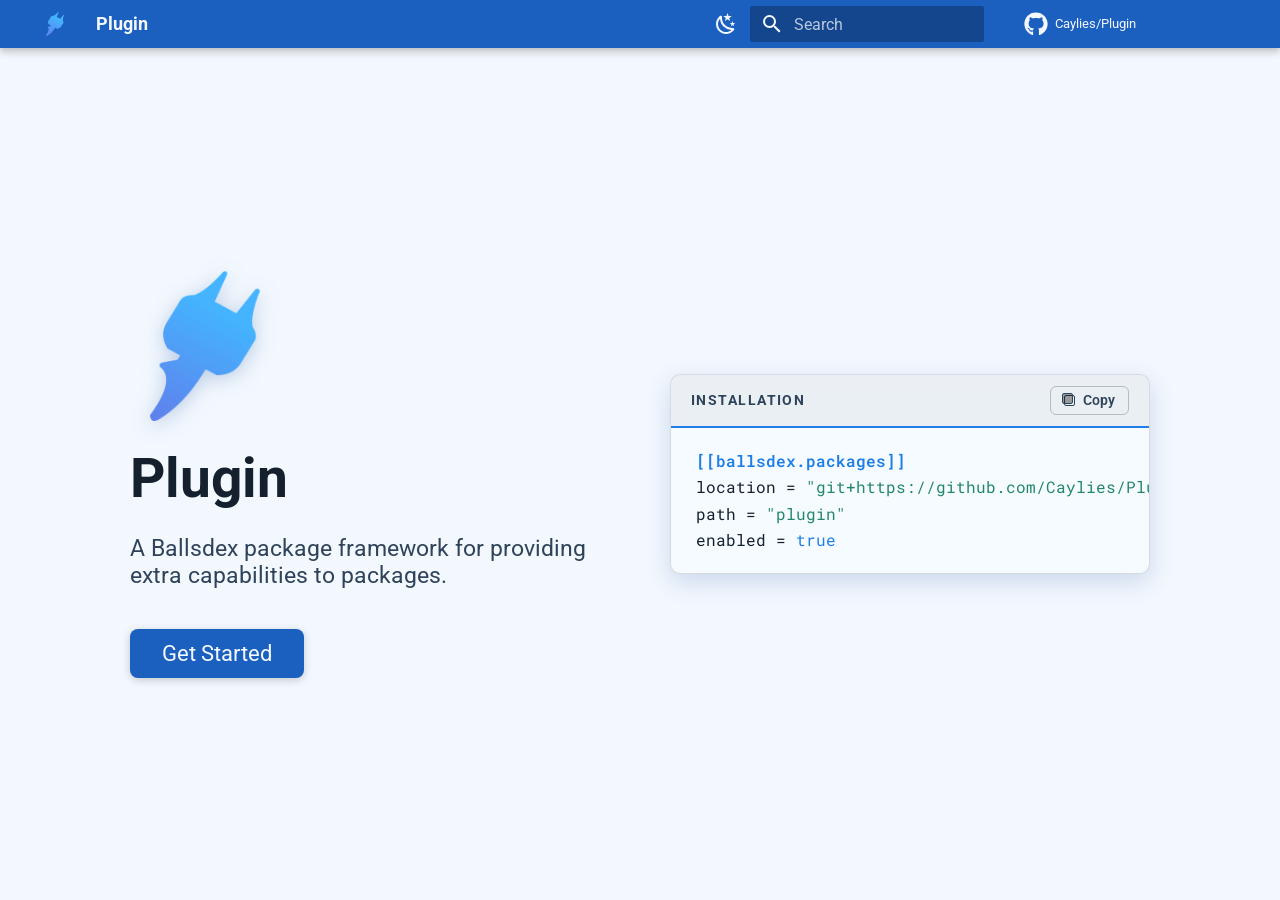
==== index.html @ bfc7950d "Deployed ffe8fa7 with MkDocs version: 1.6.1" ====
<!doctype html>
<html lang="en" class="no-js">
  <head>
    
      <meta charset="utf-8">
      <meta name="viewport" content="width=device-width,initial-scale=1">
      
      
        <meta name="author" content="Cayla">
      
      
      
      
      
        
      
      
      <link rel="icon" href="assets/logo.png">
      <meta name="generator" content="mkdocs-1.6.1, mkdocs-material-9.7.7">
    
    
      
        <title>Plugin</title>
      
    
    
      <link rel="stylesheet" href="assets/stylesheets/main.ec1eaa64.min.css">
      
        
        <link rel="stylesheet" href="assets/stylesheets/palette.ab4e12ef.min.css">
      
      


    
    
      
    
    
      
        
        
        <link rel="preconnect" href="https://fonts.gstatic.com" crossorigin>
        <link rel="stylesheet" href="https://fonts.googleapis.com/css?family=Roboto:300,300i,400,400i,700,700i%7CRoboto+Mono:400,400i,700,700i&display=fallback">
        <style>:root{--md-text-font:"Roboto";--md-code-font:"Roboto Mono"}</style>
      
    
    
      <link rel="stylesheet" href="assets/_mkdocstrings.css">
    
      <link rel="stylesheet" href="stylesheets/extra.css">
    
    <script>__md_scope=new URL(".",location),__md_hash=e=>[...e].reduce(((e,_)=>(e<<5)-e+_.charCodeAt(0)),0),__md_get=(e,_=localStorage,t=__md_scope)=>JSON.parse(_.getItem(t.pathname+"."+e)),__md_set=(e,_,t=localStorage,a=__md_scope)=>{try{t.setItem(a.pathname+"."+e,JSON.stringify(_))}catch(e){}}</script>
    
      

    
    
  </head>
  
  
    
    
      
    
    
    
    
    <body dir="ltr" data-md-color-scheme="plugin" data-md-color-primary="indigo" data-md-color-accent="indigo">
  
    
    <input class="md-toggle" data-md-toggle="drawer" type="checkbox" id="__drawer" autocomplete="off">
    <input class="md-toggle" data-md-toggle="search" type="checkbox" id="__search" autocomplete="off">
    <label class="md-overlay" for="__drawer"></label>
    <div data-md-component="skip">
      
    </div>
    <div data-md-component="announce">
      
    </div>
    
    
      

  

<header class="md-header md-header--shadow" data-md-component="header">
  <nav class="md-header__inner md-grid" aria-label="Header">
    <a href="." title="Plugin" class="md-header__button md-logo" aria-label="Plugin" data-md-component="logo">
      
  <img src="assets/logo.png" alt="logo">

    </a>
    <label class="md-header__button md-icon" for="__drawer">
      
      <svg xmlns="http://www.w3.org/2000/svg" viewBox="0 0 24 24"><path d="M3 6h18v2H3zm0 5h18v2H3zm0 5h18v2H3z"/></svg>
    </label>
    <div class="md-header__title" data-md-component="header-title">
      <div class="md-header__ellipsis">
        <div class="md-header__topic">
          <span class="md-ellipsis">
            Plugin
          </span>
        </div>
        <div class="md-header__topic" data-md-component="header-topic">
          <span class="md-ellipsis">
            
              Home
            
          </span>
        </div>
      </div>
    </div>
    
      
        <form class="md-header__option" data-md-component="palette">
  
    
    
    
    <input class="md-option" data-md-color-media="(prefers-color-scheme: light)" data-md-color-scheme="plugin" data-md-color-primary="indigo" data-md-color-accent="indigo"  aria-label="Switch to dark mode"  type="radio" name="__palette" id="__palette_0">
    
      <label class="md-header__button md-icon" title="Switch to dark mode" for="__palette_1" hidden>
        <svg xmlns="http://www.w3.org/2000/svg" viewBox="0 0 24 24"><path d="m17.75 4.09-2.53 1.94.91 3.06-2.63-1.81-2.63 1.81.91-3.06-2.53-1.94L12.44 4l1.06-3 1.06 3zm3.5 6.91-1.64 1.25.59 1.98-1.7-1.17-1.7 1.17.59-1.98L15.75 11l2.06-.05L18.5 9l.69 1.95zm-2.28 4.95c.83-.08 1.72 1.1 1.19 1.85-.32.45-.66.87-1.08 1.27C15.17 23 8.84 23 4.94 19.07c-3.91-3.9-3.91-10.24 0-14.14.4-.4.82-.76 1.27-1.08.75-.53 1.93.36 1.85 1.19-.27 2.86.69 5.83 2.89 8.02a9.96 9.96 0 0 0 8.02 2.89m-1.64 2.02a12.08 12.08 0 0 1-7.8-3.47c-2.17-2.19-3.33-5-3.49-7.82-2.81 3.14-2.7 7.96.31 10.98 3.02 3.01 7.84 3.12 10.98.31"/></svg>
      </label>
    
  
    
    
    
    <input class="md-option" data-md-color-media="(prefers-color-scheme: dark)" data-md-color-scheme="plugin-dark" data-md-color-primary="indigo" data-md-color-accent="indigo"  aria-label="Switch to light mode"  type="radio" name="__palette" id="__palette_1">
    
      <label class="md-header__button md-icon" title="Switch to light mode" for="__palette_0" hidden>
        <svg xmlns="http://www.w3.org/2000/svg" viewBox="0 0 24 24"><path d="M12 7a5 5 0 0 1 5 5 5 5 0 0 1-5 5 5 5 0 0 1-5-5 5 5 0 0 1 5-5m0 2a3 3 0 0 0-3 3 3 3 0 0 0 3 3 3 3 0 0 0 3-3 3 3 0 0 0-3-3m0-7 2.39 3.42C13.65 5.15 12.84 5 12 5s-1.65.15-2.39.42zM3.34 7l4.16-.35A7.2 7.2 0 0 0 5.94 8.5c-.44.74-.69 1.5-.83 2.29zm.02 10 1.76-3.77a7.131 7.131 0 0 0 2.38 4.14zM20.65 7l-1.77 3.79a7.02 7.02 0 0 0-2.38-4.15zm-.01 10-4.14.36c.59-.51 1.12-1.14 1.54-1.86.42-.73.69-1.5.83-2.29zM12 22l-2.41-3.44c.74.27 1.55.44 2.41.44.82 0 1.63-.17 2.37-.44z"/></svg>
      </label>
    
  
</form>
      
    
    
      <script>var palette=__md_get("__palette");if(palette&&palette.color){if("(prefers-color-scheme)"===palette.color.media){var media=matchMedia("(prefers-color-scheme: light)"),input=document.querySelector(media.matches?"[data-md-color-media='(prefers-color-scheme: light)']":"[data-md-color-media='(prefers-color-scheme: dark)']");palette.color.media=input.getAttribute("data-md-color-media"),palette.color.scheme=input.getAttribute("data-md-color-scheme"),palette.color.primary=input.getAttribute("data-md-color-primary"),palette.color.accent=input.getAttribute("data-md-color-accent")}for(var[key,value]of Object.entries(palette.color))document.body.setAttribute("data-md-color-"+key,value)}</script>
    
    
    
      
      
        <label class="md-header__button md-icon" for="__search">
          
          <svg xmlns="http://www.w3.org/2000/svg" viewBox="0 0 24 24"><path d="M9.5 3A6.5 6.5 0 0 1 16 9.5c0 1.61-.59 3.09-1.56 4.23l.27.27h.79l5 5-1.5 1.5-5-5v-.79l-.27-.27A6.52 6.52 0 0 1 9.5 16 6.5 6.5 0 0 1 3 9.5 6.5 6.5 0 0 1 9.5 3m0 2C7 5 5 7 5 9.5S7 14 9.5 14 14 12 14 9.5 12 5 9.5 5"/></svg>
        </label>
        <div class="md-search" data-md-component="search" role="dialog">
  <label class="md-search__overlay" for="__search"></label>
  <div class="md-search__inner" role="search">
    <form class="md-search__form" name="search">
      <input type="text" class="md-search__input" name="query" aria-label="Search" placeholder="Search" autocapitalize="off" autocorrect="off" autocomplete="off" spellcheck="false" data-md-component="search-query" required>
      <label class="md-search__icon md-icon" for="__search">
        
        <svg xmlns="http://www.w3.org/2000/svg" viewBox="0 0 24 24"><path d="M9.5 3A6.5 6.5 0 0 1 16 9.5c0 1.61-.59 3.09-1.56 4.23l.27.27h.79l5 5-1.5 1.5-5-5v-.79l-.27-.27A6.52 6.52 0 0 1 9.5 16 6.5 6.5 0 0 1 3 9.5 6.5 6.5 0 0 1 9.5 3m0 2C7 5 5 7 5 9.5S7 14 9.5 14 14 12 14 9.5 12 5 9.5 5"/></svg>
        
        <svg xmlns="http://www.w3.org/2000/svg" viewBox="0 0 24 24"><path d="M20 11v2H8l5.5 5.5-1.42 1.42L4.16 12l7.92-7.92L13.5 5.5 8 11z"/></svg>
      </label>
      <nav class="md-search__options" aria-label="Search">
        
        <button type="reset" class="md-search__icon md-icon" title="Clear" aria-label="Clear" tabindex="-1">
          
          <svg xmlns="http://www.w3.org/2000/svg" viewBox="0 0 24 24"><path d="M19 6.41 17.59 5 12 10.59 6.41 5 5 6.41 10.59 12 5 17.59 6.41 19 12 13.41 17.59 19 19 17.59 13.41 12z"/></svg>
        </button>
      </nav>
      
    </form>
    <div class="md-search__output">
      <div class="md-search__scrollwrap" tabindex="0" data-md-scrollfix>
        <div class="md-search-result" data-md-component="search-result">
          <div class="md-search-result__meta">
            Initializing search
          </div>
          <ol class="md-search-result__list" role="presentation"></ol>
        </div>
      </div>
    </div>
  </div>
</div>
      
    
    
      <div class="md-header__source">
        <a href="https://github.com/Caylies/Plugin" title="Go to repository" class="md-source" data-md-component="source">
  <div class="md-source__icon md-icon">
    
    <svg xmlns="http://www.w3.org/2000/svg" viewBox="0 0 512 512"><!--! Font Awesome Free 7.1.0 by @fontawesome - https://fontawesome.com License - https://fontawesome.com/license/free (Icons: CC BY 4.0, Fonts: SIL OFL 1.1, Code: MIT License) Copyright 2025 Fonticons, Inc.--><path d="M173.9 397.4c0 2-2.3 3.6-5.2 3.6-3.3.3-5.6-1.3-5.6-3.6 0-2 2.3-3.6 5.2-3.6 3-.3 5.6 1.3 5.6 3.6m-31.1-4.5c-.7 2 1.3 4.3 4.3 4.9 2.6 1 5.6 0 6.2-2s-1.3-4.3-4.3-5.2c-2.6-.7-5.5.3-6.2 2.3m44.2-1.7c-2.9.7-4.9 2.6-4.6 4.9.3 2 2.9 3.3 5.9 2.6 2.9-.7 4.9-2.6 4.6-4.6-.3-1.9-3-3.2-5.9-2.9M252.8 8C114.1 8 8 113.3 8 252c0 110.9 69.8 205.8 169.5 239.2 12.8 2.3 17.3-5.6 17.3-12.1 0-6.2-.3-40.4-.3-61.4 0 0-70 15-84.7-29.8 0 0-11.4-29.1-27.8-36.6 0 0-22.9-15.7 1.6-15.4 0 0 24.9 2 38.6 25.8 21.9 38.6 58.6 27.5 72.9 20.9 2.3-16 8.8-27.1 16-33.7-55.9-6.2-112.3-14.3-112.3-110.5 0-27.5 7.6-41.3 23.6-58.9-2.6-6.5-11.1-33.3 2.6-67.9 20.9-6.5 69 27 69 27 20-5.6 41.5-8.5 62.8-8.5s42.8 2.9 62.8 8.5c0 0 48.1-33.6 69-27 13.7 34.7 5.2 61.4 2.6 67.9 16 17.7 25.8 31.5 25.8 58.9 0 96.5-58.9 104.2-114.8 110.5 9.2 7.9 17 22.9 17 46.4 0 33.7-.3 75.4-.3 83.6 0 6.5 4.6 14.4 17.3 12.1C436.2 457.8 504 362.9 504 252 504 113.3 391.5 8 252.8 8M105.2 352.9c-1.3 1-1 3.3.7 5.2 1.6 1.6 3.9 2.3 5.2 1 1.3-1 1-3.3-.7-5.2-1.6-1.6-3.9-2.3-5.2-1m-10.8-8.1c-.7 1.3.3 2.9 2.3 3.9 1.6 1 3.6.7 4.3-.7.7-1.3-.3-2.9-2.3-3.9-2-.6-3.6-.3-4.3.7m32.4 35.6c-1.6 1.3-1 4.3 1.3 6.2 2.3 2.3 5.2 2.6 6.5 1 1.3-1.3.7-4.3-1.3-6.2-2.2-2.3-5.2-2.6-6.5-1m-11.4-14.7c-1.6 1-1.6 3.6 0 5.9s4.3 3.3 5.6 2.3c1.6-1.3 1.6-3.9 0-6.2-1.4-2.3-4-3.3-5.6-2"/></svg>
  </div>
  <div class="md-source__repository">
    Caylies/Plugin
  </div>
</a>
      </div>
    
  </nav>
  
</header>
    
    <div class="md-container" data-md-component="container">
      
      


        
          
        
      

<style>
  .md-header {
    position: initial
  }

  .md-main {
    display: none
  }
</style>

<section class="mdx-hero" style="flex-grow: 1;">
  <div class="mdx-hero__inner">
    <div class="mdx-hero__content">
      <img src="assets/logo.png" alt="Plugin logo" class="mdx-hero__logo">
      <h1 class="mdx-hero__title">Plugin</h1>
      <p class="mdx-hero__subtitle">A Ballsdex package framework for providing extra capabilities to packages.</p>

      <div class="mdx-hero__actions">
        <a href="getting-started/introduction" class="md-button md-button--primary mdx-hero__button">Get Started</a>
      </div>
    </div>

    <div class="mdx-install">
      <div class="mdx-install__header">
        <span class="mdx-install__label">Installation</span>
        <button class="mdx-install__copy" type="button" data-copy-target="mdx-install-snippet"
          aria-label="Copy to clipboard">
          <span class="mdx-install__copy-icon"></span>
          <span class="mdx-install__copy-text">Copy</span>
        </button>
      </div>
      <pre class="mdx-install__code"><code id="mdx-install-snippet"><span class="mdx-hl-special">[[ballsdex.packages]]</span>
<span class="mdx-hl-name">location</span> = <span class="mdx-hl-string">"git+https://github.com/Caylies/Plugin.git@0.1.0b2"</span>
<span class="mdx-hl-name">path</span> = <span class="mdx-hl-string">"plugin"</span>
<span class="mdx-hl-name">enabled</span> = <span class="mdx-hl-constant">true</span></code></pre>
    </div>
  </div>
</section>

<script>
  (function () {
    const button = document.querySelector(".mdx-install__copy");

    if (!button)
      return;

    button.addEventListener("click", function () {
      const target = document.getElementById(button.getAttribute("data-copy-target"));

      if (!target)
        return;

      navigator.clipboard.writeText(target.textContent.trim()).then(function () {
        const label = button.querySelector(".mdx-install__copy-text");
        const original = label.textContent;

        label.textContent = "Copied!";
        button.classList.add("mdx-install__copy--done");

        setTimeout(function () {
          label.textContent = original;
          button.classList.remove("mdx-install__copy--done");
        }, 1600);
      });
    });
  })();
</script>

      <main class="md-main" data-md-component="main">
        <div class="md-main__inner md-grid">
          
            
              
              <div class="md-sidebar md-sidebar--primary" data-md-component="sidebar" data-md-type="navigation" >
                <div class="md-sidebar__scrollwrap">
                  <div class="md-sidebar__inner">
                    



<nav class="md-nav md-nav--primary" aria-label="Navigation" data-md-level="0">
  <label class="md-nav__title" for="__drawer">
    <a href="." title="Plugin" class="md-nav__button md-logo" aria-label="Plugin" data-md-component="logo">
      
  <img src="assets/logo.png" alt="logo">

    </a>
    Plugin
  </label>
  
    <div class="md-nav__source">
      <a href="https://github.com/Caylies/Plugin" title="Go to repository" class="md-source" data-md-component="source">
  <div class="md-source__icon md-icon">
    
    <svg xmlns="http://www.w3.org/2000/svg" viewBox="0 0 512 512"><!--! Font Awesome Free 7.1.0 by @fontawesome - https://fontawesome.com License - https://fontawesome.com/license/free (Icons: CC BY 4.0, Fonts: SIL OFL 1.1, Code: MIT License) Copyright 2025 Fonticons, Inc.--><path d="M173.9 397.4c0 2-2.3 3.6-5.2 3.6-3.3.3-5.6-1.3-5.6-3.6 0-2 2.3-3.6 5.2-3.6 3-.3 5.6 1.3 5.6 3.6m-31.1-4.5c-.7 2 1.3 4.3 4.3 4.9 2.6 1 5.6 0 6.2-2s-1.3-4.3-4.3-5.2c-2.6-.7-5.5.3-6.2 2.3m44.2-1.7c-2.9.7-4.9 2.6-4.6 4.9.3 2 2.9 3.3 5.9 2.6 2.9-.7 4.9-2.6 4.6-4.6-.3-1.9-3-3.2-5.9-2.9M252.8 8C114.1 8 8 113.3 8 252c0 110.9 69.8 205.8 169.5 239.2 12.8 2.3 17.3-5.6 17.3-12.1 0-6.2-.3-40.4-.3-61.4 0 0-70 15-84.7-29.8 0 0-11.4-29.1-27.8-36.6 0 0-22.9-15.7 1.6-15.4 0 0 24.9 2 38.6 25.8 21.9 38.6 58.6 27.5 72.9 20.9 2.3-16 8.8-27.1 16-33.7-55.9-6.2-112.3-14.3-112.3-110.5 0-27.5 7.6-41.3 23.6-58.9-2.6-6.5-11.1-33.3 2.6-67.9 20.9-6.5 69 27 69 27 20-5.6 41.5-8.5 62.8-8.5s42.8 2.9 62.8 8.5c0 0 48.1-33.6 69-27 13.7 34.7 5.2 61.4 2.6 67.9 16 17.7 25.8 31.5 25.8 58.9 0 96.5-58.9 104.2-114.8 110.5 9.2 7.9 17 22.9 17 46.4 0 33.7-.3 75.4-.3 83.6 0 6.5 4.6 14.4 17.3 12.1C436.2 457.8 504 362.9 504 252 504 113.3 391.5 8 252.8 8M105.2 352.9c-1.3 1-1 3.3.7 5.2 1.6 1.6 3.9 2.3 5.2 1 1.3-1 1-3.3-.7-5.2-1.6-1.6-3.9-2.3-5.2-1m-10.8-8.1c-.7 1.3.3 2.9 2.3 3.9 1.6 1 3.6.7 4.3-.7.7-1.3-.3-2.9-2.3-3.9-2-.6-3.6-.3-4.3.7m32.4 35.6c-1.6 1.3-1 4.3 1.3 6.2 2.3 2.3 5.2 2.6 6.5 1 1.3-1.3.7-4.3-1.3-6.2-2.2-2.3-5.2-2.6-6.5-1m-11.4-14.7c-1.6 1-1.6 3.6 0 5.9s4.3 3.3 5.6 2.3c1.6-1.3 1.6-3.9 0-6.2-1.4-2.3-4-3.3-5.6-2"/></svg>
  </div>
  <div class="md-source__repository">
    Caylies/Plugin
  </div>
</a>
    </div>
  
  <ul class="md-nav__list" data-md-scrollfix>
    
      
      
  
  
  
  
    
    
    
    
    
    <li class="md-nav__item md-nav__item--nested">
      
        
        
        <input class="md-nav__toggle md-toggle " type="checkbox" id="__nav_1" >
        
          
          <label class="md-nav__link" for="__nav_1" id="__nav_1_label" tabindex="0">
            
  
  
  <span class="md-ellipsis">
    
  
    Getting Started
  

    
  </span>
  
  

            <span class="md-nav__icon md-icon"></span>
          </label>
        
        <nav class="md-nav" data-md-level="1" aria-labelledby="__nav_1_label" aria-expanded="false">
          <label class="md-nav__title" for="__nav_1">
            <span class="md-nav__icon md-icon"></span>
            
  
    Getting Started
  

          </label>
          <ul class="md-nav__list" data-md-scrollfix>
            
              
                
  
  
  
  
    <li class="md-nav__item">
      <a href="getting-started/introduction/" class="md-nav__link">
        
  
  
  <span class="md-ellipsis">
    
  
    Introduction
  

    
  </span>
  
  

      </a>
    </li>
  

              
            
              
                
  
  
  
  
    <li class="md-nav__item">
      <a href="getting-started/plugins/" class="md-nav__link">
        
  
  
  <span class="md-ellipsis">
    
  
    Plugins
  

    
  </span>
  
  

      </a>
    </li>
  

              
            
              
                
  
  
  
  
    <li class="md-nav__item">
      <a href="getting-started/commands/" class="md-nav__link">
        
  
  
  <span class="md-ellipsis">
    
  
    Commands
  

    
  </span>
  
  

      </a>
    </li>
  

              
            
          </ul>
        </nav>
      
    </li>
  

    
      
      
  
  
  
  
    
    
    
    
    
    <li class="md-nav__item md-nav__item--nested">
      
        
        
        <input class="md-nav__toggle md-toggle " type="checkbox" id="__nav_2" >
        
          
          <label class="md-nav__link" for="__nav_2" id="__nav_2_label" tabindex="0">
            
  
  
  <span class="md-ellipsis">
    
  
    API Reference
  

    
  </span>
  
  

            <span class="md-nav__icon md-icon"></span>
          </label>
        
        <nav class="md-nav" data-md-level="1" aria-labelledby="__nav_2_label" aria-expanded="false">
          <label class="md-nav__title" for="__nav_2">
            <span class="md-nav__icon md-icon"></span>
            
  
    API Reference
  

          </label>
          <ul class="md-nav__list" data-md-scrollfix>
            
              
                
  
  
  
  
    <li class="md-nav__item">
      <a href="api/plugins/" class="md-nav__link">
        
  
  
  <span class="md-ellipsis">
    
  
    Plugins
  

    
  </span>
  
  

      </a>
    </li>
  

              
            
              
                
  
  
  
  
    <li class="md-nav__item">
      <a href="api/hooking/" class="md-nav__link">
        
  
  
  <span class="md-ellipsis">
    
  
    Hooking
  

    
  </span>
  
  

      </a>
    </li>
  

              
            
              
                
  
  
  
  
    
    
    
    
    
    <li class="md-nav__item md-nav__item--nested">
      
        
        
        <input class="md-nav__toggle md-toggle " type="checkbox" id="__nav_2_3" >
        
          
          <label class="md-nav__link" for="__nav_2_3" id="__nav_2_3_label" tabindex="0">
            
  
  
  <span class="md-ellipsis">
    
  
    Components
  

    
  </span>
  
  

            <span class="md-nav__icon md-icon"></span>
          </label>
        
        <nav class="md-nav" data-md-level="2" aria-labelledby="__nav_2_3_label" aria-expanded="false">
          <label class="md-nav__title" for="__nav_2_3">
            <span class="md-nav__icon md-icon"></span>
            
  
    Components
  

          </label>
          <ul class="md-nav__list" data-md-scrollfix>
            
              
                
  
  
  
  
    <li class="md-nav__item">
      <a href="api/countryballs/" class="md-nav__link">
        
  
  
  <span class="md-ellipsis">
    
  
    Countryballs
  

    
  </span>
  
  

      </a>
    </li>
  

              
            
          </ul>
        </nav>
      
    </li>
  

              
            
          </ul>
        </nav>
      
    </li>
  

    
      
      
  
  
  
  
    <li class="md-nav__item">
      <a href="changelog/" class="md-nav__link">
        
  
  
  <span class="md-ellipsis">
    
  
    Changelog
  

    
  </span>
  
  

      </a>
    </li>
  

    
  </ul>
</nav>
                  </div>
                </div>
              </div>
            
            
              
              <div class="md-sidebar md-sidebar--secondary" data-md-component="sidebar" data-md-type="toc" >
                <div class="md-sidebar__scrollwrap">
                  <div class="md-sidebar__inner">
                    

<nav class="md-nav md-nav--secondary" aria-label="Table of contents">
  
  
  
  
</nav>
                  </div>
                </div>
              </div>
            
          
          
            <div class="md-content" data-md-component="content">
              
              <article class="md-content__inner md-typeset">
                
                  


  
  


  <h1>Home</h1>









  
  






                
              </article>
            </div>
          
          
<script>var target=document.getElementById(location.hash.slice(1));target&&target.name&&(target.checked=target.name.startsWith("__tabbed_"))</script>
        </div>
        
      </main>
      
    </div>
    <div class="md-dialog" data-md-component="dialog">
      <div class="md-dialog__inner md-typeset"></div>
    </div>
    
    
    
      
      
      <script id="__config" type="application/json">{"annotate": null, "base": ".", "features": ["content.code.copy", "content.code.annotate", "content.code.select", "navigation.footer", "toc.follow"], "search": "assets/javascripts/workers/search.2c215733.min.js", "tags": null, "translations": {"clipboard.copied": "Copied to clipboard", "clipboard.copy": "Copy to clipboard", "search.result.more.one": "1 more on this page", "search.result.more.other": "# more on this page", "search.result.none": "No matching documents", "search.result.one": "1 matching document", "search.result.other": "# matching documents", "search.result.placeholder": "Type to start searching", "search.result.term.missing": "Missing", "select.version": "Select version"}, "version": null}</script>
    
    
      <script src="assets/javascripts/bundle.d7400e89.min.js"></script>
      
    
  </body>
</html>
---- assets/stylesheets/main.ec1eaa64.min.css ----
@charset "UTF-8";html{-webkit-text-size-adjust:none;-moz-text-size-adjust:none;text-size-adjust:none;box-sizing:border-box}*,:after,:before{box-sizing:inherit}@media (prefers-reduced-motion){*,:after,:before{transition:none!important}}body{margin:0}a,button,input,label{-webkit-tap-highlight-color:transparent}a{color:inherit;text-decoration:none}hr{border:0;box-sizing:initial;display:block;height:.05rem;overflow:visible;padding:0}small{font-size:80%}sub,sup{line-height:1em}img{border-style:none}table{border-collapse:initial;border-spacing:0}td,th{font-weight:400;vertical-align:top}button{background:#0000;border:0;font-family:inherit;font-size:inherit;margin:0;padding:0}input{border:0;outline:none}:root{--md-primary-fg-color:#4051b5;--md-primary-fg-color--light:#5d6cc0;--md-primary-fg-color--dark:#303fa1;--md-primary-bg-color:#fff;--md-primary-bg-color--light:#ffffffb3;--md-accent-fg-color:#526cfe;--md-accent-fg-color--transparent:#526cfe1a;--md-accent-bg-color:#fff;--md-accent-bg-color--light:#ffffffb3}[data-md-color-scheme=default]{color-scheme:light}[data-md-color-scheme=default] img[src$="#gh-dark-mode-only"],[data-md-color-scheme=default] img[src$="#only-dark"]{display:none}:root,[data-md-color-scheme=default]{--md-hue:225deg;--md-default-fg-color:#000000de;--md-default-fg-color--light:#0000008a;--md-default-fg-color--lighter:#00000052;--md-default-fg-color--lightest:#00000012;--md-default-bg-color:#fff;--md-default-bg-color--light:#ffffffb3;--md-default-bg-color--lighter:#ffffff4d;--md-default-bg-color--lightest:#ffffff1f;--md-code-fg-color:#36464e;--md-code-bg-color:#f5f5f5;--md-code-bg-color--light:#f5f5f5b3;--md-code-bg-color--lighter:#f5f5f54d;--md-code-hl-color:#4287ff;--md-code-hl-color--light:#4287ff1a;--md-code-hl-number-color:#d52a2a;--md-code-hl-special-color:#db1457;--md-code-hl-function-color:#a846b9;--md-code-hl-constant-color:#6e59d9;--md-code-hl-keyword-color:#3f6ec6;--md-code-hl-string-color:#1c7d4d;--md-code-hl-name-color:var(--md-code-fg-color);--md-code-hl-operator-color:var(--md-default-fg-color--light);--md-code-hl-punctuation-color:var(--md-default-fg-color--light);--md-code-hl-comment-color:var(--md-default-fg-color--light);--md-code-hl-generic-color:var(--md-default-fg-color--light);--md-code-hl-variable-color:var(--md-default-fg-color--light);--md-typeset-color:var(--md-default-fg-color);--md-typeset-a-color:var(--md-primary-fg-color);--md-typeset-del-color:#f5503d26;--md-typeset-ins-color:#0bd57026;--md-typeset-kbd-color:#fafafa;--md-typeset-kbd-accent-color:#fff;--md-typeset-kbd-border-color:#b8b8b8;--md-typeset-mark-color:#ffff0080;--md-typeset-table-color:#0000001f;--md-typeset-table-color--light:rgba(0,0,0,.035);--md-admonition-fg-color:var(--md-default-fg-color);--md-admonition-bg-color:var(--md-default-bg-color);--md-warning-fg-color:#000000de;--md-warning-bg-color:#ff9;--md-footer-fg-color:#fff;--md-footer-fg-color--light:#ffffffb3;--md-footer-fg-color--lighter:#ffffff73;--md-footer-bg-color:#000000de;--md-footer-bg-color--dark:#00000052;--md-shadow-z1:0 0.2rem 0.5rem #0000000d,0 0 0.05rem #0000001a;--md-shadow-z2:0 0.2rem 0.5rem #0000001a,0 0 0.05rem #00000040;--md-shadow-z3:0 0.2rem 0.5rem #0003,0 0 0.05rem #00000059}.md-icon svg{fill:currentcolor;display:block;height:1.2rem;width:1.2rem}body{-webkit-font-smoothing:antialiased;-moz-osx-font-smoothing:grayscale;--md-text-font-family:var(--md-text-font,_),-apple-system,BlinkMacSystemFont,Helvetica,Arial,sans-serif;--md-code-font-family:var(--md-code-font,_),SFMono-Regular,Consolas,Menlo,monospace}aside,body,input{font-feature-settings:"kern","liga";color:var(--md-typeset-color);font-family:var(--md-text-font-family)}code,kbd,pre{font-feature-settings:"kern";font-family:var(--md-code-font-family)}:root{--md-typeset-table-sort-icon:url('data:image/svg+xml;charset=utf-8,<svg xmlns="http://www.w3.org/2000/svg" viewBox="0 0 24 24"><path d="m18 21-4-4h3V7h-3l4-4 4 4h-3v10h3M2 19v-2h10v2M2 13v-2h7v2M2 7V5h4v2z"/></svg>');--md-typeset-table-sort-icon--asc:url('data:image/svg+xml;charset=utf-8,<svg xmlns="http://www.w3.org/2000/svg" viewBox="0 0 24 24"><path d="M19 17h3l-4 4-4-4h3V3h2M2 17h10v2H2M6 5v2H2V5m0 6h7v2H2z"/></svg>');--md-typeset-table-sort-icon--desc:url('data:image/svg+xml;charset=utf-8,<svg xmlns="http://www.w3.org/2000/svg" viewBox="0 0 24 24"><path d="M19 7h3l-4-4-4 4h3v14h2M2 17h10v2H2M6 5v2H2V5m0 6h7v2H2z"/></svg>')}.md-typeset{-webkit-print-color-adjust:exact;color-adjust:exact;font-size:.8rem;line-height:1.6;overflow-wrap:break-word}@media print{.md-typeset{font-size:.68rem}}.md-typeset blockquote,.md-typeset dl,.md-typeset figure,.md-typeset ol,.md-typeset pre,.md-typeset ul{margin-bottom:1em;margin-top:1em}.md-typeset h1{color:var(--md-default-fg-color--light);font-size:2em;line-height:1.3;margin:0 0 1.25em}.md-typeset h1,.md-typeset h2{font-weight:300;letter-spacing:-.01em}.md-typeset h2{font-size:1.5625em;line-height:1.4;margin:1.6em 0 .64em}.md-typeset h3{font-size:1.25em;font-weight:400;letter-spacing:-.01em;line-height:1.5;margin:1.6em 0 .8em}.md-typeset h2+h3{margin-top:.8em}.md-typeset h4{font-weight:700;letter-spacing:-.01em;margin:1em 0}.md-typeset h5,.md-typeset h6{color:var(--md-default-fg-color--light);font-size:.8em;font-weight:700;letter-spacing:-.01em;margin:1.25em 0}.md-typeset h5{text-transform:uppercase}.md-typeset h5 code{text-transform:none}.md-typeset hr{border-bottom:.05rem solid var(--md-default-fg-color--lightest);display:flow-root;margin:1.5em 0}.md-typeset a{color:var(--md-typeset-a-color);word-break:break-word}.md-typeset a,.md-typeset a:before{transition:color 125ms}.md-typeset a:focus,.md-typeset a:hover{color:var(--md-accent-fg-color)}.md-typeset a:focus code,.md-typeset a:hover code{background-color:var(--md-accent-fg-color--transparent);color:var(--md-accent-fg-color)}.md-typeset a code{color:var(--md-typeset-a-color)}.md-typeset a.focus-visible{outline-color:var(--md-accent-fg-color);outline-offset:.2rem}.md-typeset code,.md-typeset kbd,.md-typeset pre{color:var(--md-code-fg-color);direction:ltr;font-variant-ligatures:none;transition:background-color 125ms}@media print{.md-typeset code,.md-typeset kbd,.md-typeset pre{white-space:pre-wrap}}.md-typeset code{background-color:var(--md-code-bg-color);border-radius:.1rem;-webkit-box-decoration-break:clone;box-decoration-break:clone;font-size:.85em;padding:0 .2941176471em;transition:color 125ms,background-color 125ms;word-break:break-word}.md-typeset code:not(.focus-visible){-webkit-tap-highlight-color:transparent;outline:none}.md-typeset pre{display:flow-root;line-height:1.4;position:relative}.md-typeset pre>code{-webkit-box-decoration-break:slice;box-decoration-break:slice;box-shadow:none;display:block;margin:0;outline-color:var(--md-accent-fg-color);overflow:auto;padding:.7720588235em 1.1764705882em;scrollbar-color:var(--md-default-fg-color--lighter) #0000;scrollbar-width:thin;touch-action:auto;word-break:normal}.md-typeset pre>code:hover{scrollbar-color:var(--md-accent-fg-color) #0000}.md-typeset pre>code::-webkit-scrollbar{height:.2rem;width:.2rem}.md-typeset pre>code::-webkit-scrollbar-thumb{background-color:var(--md-default-fg-color--lighter)}.md-typeset pre>code::-webkit-scrollbar-thumb:hover{background-color:var(--md-accent-fg-color)}.md-typeset kbd{background-color:var(--md-typeset-kbd-color);border-radius:.1rem;box-shadow:0 .1rem 0 .05rem var(--md-typeset-kbd-border-color),0 .1rem 0 var(--md-typeset-kbd-border-color),0 -.1rem .2rem var(--md-typeset-kbd-accent-color) inset;color:var(--md-default-fg-color);display:inline-block;font-size:.75em;padding:0 .6666666667em;vertical-align:text-top;word-break:break-word}.md-typeset mark{background-color:var(--md-typeset-mark-color);-webkit-box-decoration-break:clone;box-decoration-break:clone;color:inherit;word-break:break-word}.md-typeset abbr{cursor:help;text-decoration:none}.md-typeset [data-preview],.md-typeset abbr{border-bottom:.05rem dotted var(--md-default-fg-color--light)}.md-typeset small{opacity:.75}[dir=ltr] .md-typeset sub,[dir=ltr] .md-typeset sup{margin-left:.078125em}[dir=rtl] .md-typeset sub,[dir=rtl] .md-typeset sup{margin-right:.078125em}[dir=ltr] .md-typeset blockquote{padding-left:.6rem}[dir=rtl] .md-typeset blockquote{padding-right:.6rem}[dir=ltr] .md-typeset blockquote{border-left:.2rem solid var(--md-default-fg-color--lighter)}[dir=rtl] .md-typeset blockquote{border-right:.2rem solid var(--md-default-fg-color--lighter)}.md-typeset blockquote{color:var(--md-default-fg-color--light);margin-left:0;margin-right:0}.md-typeset ul{list-style-type:disc}.md-typeset ul[type]{list-style-type:revert-layer}[dir=ltr] .md-typeset ol,[dir=ltr] .md-typeset ul{margin-left:.625em}[dir=rtl] .md-typeset ol,[dir=rtl] .md-typeset ul{margin-right:.625em}.md-typeset ol,.md-typeset ul{padding:0}.md-typeset ol:not([hidden]),.md-typeset ul:not([hidden]){display:flow-root}.md-typeset ol ol,.md-typeset ul ol{list-style-type:lower-alpha}.md-typeset ol ol ol,.md-typeset ul ol ol{list-style-type:lower-roman}.md-typeset ol ol ol ol,.md-typeset ul ol ol ol{list-style-type:upper-alpha}.md-typeset ol ol ol ol ol,.md-typeset ul ol ol ol ol{list-style-type:upper-roman}.md-typeset ol[type],.md-typeset ul[type]{list-style-type:revert-layer}[dir=ltr] .md-typeset ol li,[dir=ltr] .md-typeset ul li{margin-left:1.25em}[dir=rtl] .md-typeset ol li,[dir=rtl] .md-typeset ul li{margin-right:1.25em}.md-typeset ol li,.md-typeset ul li{margin-bottom:.5em}.md-typeset ol li blockquote,.md-typeset ol li p,.md-typeset ul li blockquote,.md-typeset ul li p{margin:.5em 0}.md-typeset ol li:last-child,.md-typeset ul li:last-child{margin-bottom:0}[dir=ltr] .md-typeset ol li ol,[dir=ltr] .md-typeset ol li ul,[dir=ltr] .md-typeset ul li ol,[dir=ltr] .md-typeset ul li ul{margin-left:.625em}[dir=rtl] .md-typeset ol li ol,[dir=rtl] .md-typeset ol li ul,[dir=rtl] .md-typeset ul li ol,[dir=rtl] .md-typeset ul li ul{margin-right:.625em}.md-typeset ol li ol,.md-typeset ol li ul,.md-typeset ul li ol,.md-typeset ul li ul{margin-bottom:.5em;margin-top:.5em}[dir=ltr] .md-typeset dd{margin-left:1.875em}[dir=rtl] .md-typeset dd{margin-right:1.875em}.md-typeset dd{margin-bottom:1.5em;margin-top:1em}.md-typeset img,.md-typeset svg,.md-typeset video{height:auto;max-width:100%}.md-typeset img[align=left]{margin:1em 1em 1em 0}.md-typeset img[align=right]{margin:1em 0 1em 1em}.md-typeset img[align]:only-child{margin-top:0}.md-typeset figure{display:flow-root;margin:1em auto;max-width:100%;text-align:center;width:fit-content}.md-typeset figure img{display:block;margin:0 auto}.md-typeset figcaption{font-style:italic;margin:1em auto;max-width:24rem}.md-typeset iframe{max-width:100%}.md-typeset table:not([class]){background-color:var(--md-default-bg-color);border:.05rem solid var(--md-typeset-table-color);border-radius:.1rem;display:inline-block;font-size:.64rem;max-width:100%;overflow:auto;touch-action:auto}@media print{.md-typeset table:not([class]){display:table}}.md-typeset table:not([class])+*{margin-top:1.5em}.md-typeset table:not([class]) td>:first-child,.md-typeset table:not([class]) th>:first-child{margin-top:0}.md-typeset table:not([class]) td>:last-child,.md-typeset table:not([class]) th>:last-child{margin-bottom:0}.md-typeset table:not([class]) td:not([align]),.md-typeset table:not([class]) th:not([align]){text-align:left}[dir=rtl] .md-typeset table:not([class]) td:not([align]),[dir=rtl] .md-typeset table:not([class]) th:not([align]){text-align:right}.md-typeset table:not([class]) th{font-weight:700;min-width:5rem;padding:.9375em 1.25em;vertical-align:top}.md-typeset table:not([class]) td{border-top:.05rem solid var(--md-typeset-table-color);padding:.9375em 1.25em;vertical-align:top}.md-typeset table:not([class]) tbody tr{transition:background-color 125ms}.md-typeset table:not([class]) tbody tr:hover{background-color:var(--md-typeset-table-color--light);box-shadow:0 .05rem 0 var(--md-default-bg-color) inset}.md-typeset table:not([class]) a{word-break:normal}.md-typeset table th[role=columnheader]{cursor:pointer}[dir=ltr] .md-typeset table th[role=columnheader]:after{margin-left:.5em}[dir=rtl] .md-typeset table th[role=columnheader]:after{margin-right:.5em}.md-typeset table th[role=columnheader]:after{content:"";display:inline-block;height:1.2em;-webkit-mask-image:var(--md-typeset-table-sort-icon);mask-image:var(--md-typeset-table-sort-icon);-webkit-mask-repeat:no-repeat;mask-repeat:no-repeat;-webkit-mask-size:contain;mask-size:contain;transition:background-color 125ms;vertical-align:text-bottom;width:1.2em}.md-typeset table th[role=columnheader]:hover:after{background-color:var(--md-default-fg-color--lighter)}.md-typeset table th[role=columnheader][aria-sort=ascending]:after{background-color:var(--md-default-fg-color--light);-webkit-mask-image:var(--md-typeset-table-sort-icon--asc);mask-image:var(--md-typeset-table-sort-icon--asc)}.md-typeset table th[role=columnheader][aria-sort=descending]:after{background-color:var(--md-default-fg-color--light);-webkit-mask-image:var(--md-typeset-table-sort-icon--desc);mask-image:var(--md-typeset-table-sort-icon--desc)}.md-typeset__scrollwrap{margin:1em -.8rem;overflow-x:auto;touch-action:auto}.md-typeset__table{display:inline-block;margin-bottom:.5em;padding:0 .8rem}@media print{.md-typeset__table{display:block}}html .md-typeset__table table{display:table;margin:0;overflow:hidden;width:100%}@media screen and (max-width:44.984375em){.md-content__inner>pre{margin:1em -.8rem}.md-content__inner>pre code{border-radius:0}}.md-typeset .md-author{border-radius:100%;display:block;flex-shrink:0;height:1.6rem;overflow:hidden;position:relative;transition:color 125ms,transform 125ms;width:1.6rem}.md-typeset .md-author img{display:block}.md-typeset .md-author--more{background:var(--md-default-fg-color--lightest);color:var(--md-default-fg-color--lighter);font-size:.6rem;font-weight:700;line-height:1.6rem;text-align:center}.md-typeset .md-author--long{height:2.4rem;width:2.4rem}.md-typeset a.md-author{transform:scale(1)}.md-typeset a.md-author img{border-radius:100%;filter:grayscale(100%) opacity(75%);transition:filter 125ms}.md-typeset a.md-author:focus,.md-typeset a.md-author:hover{transform:scale(1.1);z-index:1}.md-typeset a.md-author:focus img,.md-typeset a.md-author:hover img{filter:grayscale(0)}.md-banner{background-color:var(--md-footer-bg-color);color:var(--md-footer-fg-color);overflow:auto}@media print{.md-banner{display:none}}.md-banner--warning{background-color:var(--md-warning-bg-color);color:var(--md-warning-fg-color)}.md-banner__inner{font-size:.7rem;margin:.6rem auto;padding:0 .8rem}[dir=ltr] .md-banner__button{float:right}[dir=rtl] .md-banner__button{float:left}.md-banner__button{color:inherit;cursor:pointer;transition:opacity .25s}.no-js .md-banner__button{display:none}.md-banner__button:hover{opacity:.7}html{font-size:125%;height:100%;overflow-x:hidden}@media screen and (min-width:100em){html{font-size:137.5%}}@media screen and (min-width:125em){html{font-size:150%}}body{background-color:var(--md-default-bg-color);display:flex;flex-direction:column;font-size:.5rem;min-height:100%;position:relative;width:100%}@media print{body{display:block}}@media screen and (max-width:59.984375em){body[data-md-scrolllock]{position:fixed}}.md-grid{margin-left:auto;margin-right:auto;max-width:61rem}.md-container{display:flex;flex-direction:column;flex-grow:1}@media print{.md-container{display:block}}.md-main{flex-grow:1}.md-main__inner{display:flex;height:100%;margin-top:1.5rem}.md-ellipsis{overflow:hidden;text-overflow:ellipsis}.md-toggle{display:none}.md-option{height:0;opacity:0;position:absolute;width:0}.md-option:checked+label:not([hidden]){display:block}.md-option.focus-visible+label{outline-color:var(--md-accent-fg-color);outline-style:auto}.md-skip{background-color:var(--md-default-fg-color);border-radius:.1rem;color:var(--md-default-bg-color);font-size:.64rem;margin:.5rem;opacity:0;outline-color:var(--md-accent-fg-color);padding:.3rem .5rem;position:fixed;transform:translateY(.4rem);z-index:-1}.md-skip:focus{opacity:1;transform:translateY(0);transition:transform .25s cubic-bezier(.4,0,.2,1),opacity 175ms 75ms;z-index:10}@page{margin:25mm}:root{--md-clipboard-icon:url('data:image/svg+xml;charset=utf-8,<svg xmlns="http://www.w3.org/2000/svg" viewBox="0 0 24 24"><path d="M19 21H8V7h11m0-2H8a2 2 0 0 0-2 2v14a2 2 0 0 0 2 2h11a2 2 0 0 0 2-2V7a2 2 0 0 0-2-2m-3-4H4a2 2 0 0 0-2 2v14h2V3h12z"/></svg>')}.md-clipboard{border-radius:.1rem;color:var(--md-default-fg-color--lightest);cursor:pointer;height:1.5em;outline-color:var(--md-accent-fg-color);outline-offset:.1rem;transition:color .25s;width:1.5em;z-index:1}@media print{.md-clipboard{display:none}}.md-clipboard:not(.focus-visible){-webkit-tap-highlight-color:transparent;outline:none}:hover>.md-clipboard{color:var(--md-default-fg-color--light)}.md-clipboard:focus,.md-clipboard:hover{color:var(--md-accent-fg-color)}.md-clipboard:after{background-color:currentcolor;content:"";display:block;height:1.125em;margin:0 auto;-webkit-mask-image:var(--md-clipboard-icon);mask-image:var(--md-clipboard-icon);-webkit-mask-position:center;mask-position:center;-webkit-mask-repeat:no-repeat;mask-repeat:no-repeat;-webkit-mask-size:contain;mask-size:contain;width:1.125em}.md-clipboard--inline{cursor:pointer}.md-clipboard--inline code{transition:color .25s,background-color .25s}.md-clipboard--inline:focus code,.md-clipboard--inline:hover code{background-color:var(--md-accent-fg-color--transparent);color:var(--md-accent-fg-color)}:root{--md-code-select-icon:url('data:image/svg+xml;charset=utf-8,<svg xmlns="http://www.w3.org/2000/svg" viewBox="0 0 24 24"><path d="M19 19h-4v2h4c1.1 0 2-.9 2-2v-4h-2m0-12h-4v2h4v4h2V5c0-1.1-.9-2-2-2M5 5h4V3H5c-1.1 0-2 .9-2 2v4h2m0 6H3v4c0 1.1.9 2 2 2h4v-2H5zm2-4h2v2H7zm4 0h2v2h-2zm4 0h2v2h-2zM7 7h2v2H7zm4 0h2v2h-2zm4 0h2v2h-2zm-8 8h2v2H7zm4 0h2v2h-2zm4 0h2v2h-2z"/></svg>');--md-code-copy-icon:url('data:image/svg+xml;charset=utf-8,<svg xmlns="http://www.w3.org/2000/svg" viewBox="0 0 24 24"><path d="M19 21H8V7h11m0-2H8a2 2 0 0 0-2 2v14a2 2 0 0 0 2 2h11a2 2 0 0 0 2-2V7a2 2 0 0 0-2-2m-3-4H4a2 2 0 0 0-2 2v14h2V3h12z"/></svg>')}.md-typeset .md-code__content{display:grid}.md-code__nav{background-color:var(--md-code-bg-color--lighter);border-radius:.1rem;display:flex;gap:.2rem;padding:.2rem;position:absolute;right:.25em;top:.25em;transition:background-color .25s;z-index:1}:hover>.md-code__nav{background-color:var(--md-code-bg-color--light)}.md-code__button{color:var(--md-default-fg-color--lightest);cursor:pointer;display:block;height:1.5em;outline-color:var(--md-accent-fg-color);outline-offset:.1rem;transition:color .25s;width:1.5em}:hover>*>.md-code__button{color:var(--md-default-fg-color--light)}.md-code__button.focus-visible,.md-code__button:hover{color:var(--md-accent-fg-color)}.md-code__button--active{color:var(--md-default-fg-color)!important}.md-code__button:after{background-color:currentcolor;content:"";display:block;height:1.125em;margin:0 auto;-webkit-mask-position:center;mask-position:center;-webkit-mask-repeat:no-repeat;mask-repeat:no-repeat;-webkit-mask-size:contain;mask-size:contain;width:1.125em}.md-code__button[data-md-type=select]:after{-webkit-mask-image:var(--md-code-select-icon);mask-image:var(--md-code-select-icon)}.md-code__button[data-md-type=copy]:after{-webkit-mask-image:var(--md-code-copy-icon);mask-image:var(--md-code-copy-icon)}@keyframes consent{0%{opacity:0;transform:translateY(100%)}to{opacity:1;transform:translateY(0)}}@keyframes overlay{0%{opacity:0}to{opacity:1}}.md-consent__overlay{animation:overlay .25s both;-webkit-backdrop-filter:blur(.1rem);backdrop-filter:blur(.1rem);background-color:#0000008a;height:100%;opacity:1;position:fixed;top:0;width:100%;z-index:5}.md-consent__inner{animation:consent .5s cubic-bezier(.1,.7,.1,1) both;background-color:var(--md-default-bg-color);border:0;border-radius:.1rem;bottom:0;box-shadow:0 0 .2rem #0000001a,0 .2rem .4rem #0003;max-height:100%;overflow:auto;padding:0;position:fixed;width:100%;z-index:5}.md-consent__form{padding:.8rem}.md-consent__settings{display:none;margin:1em 0}input:checked+.md-consent__settings{display:block}.md-consent__controls{margin-bottom:.8rem}.md-typeset .md-consent__controls .md-button{display:inline}@media screen and (max-width:44.984375em){.md-typeset .md-consent__controls .md-button{display:block;margin-top:.4rem;text-align:center;width:100%}}.md-consent label{cursor:pointer}.md-content{flex-grow:1;min-width:0}.md-content__inner{margin:0 .8rem 1.2rem;padding-top:.6rem}@media screen and (min-width:76.25em){[dir=ltr] .md-sidebar--primary:not([hidden])~.md-content>.md-content__inner{margin-left:1.2rem}[dir=ltr] .md-sidebar--secondary:not([hidden])~.md-content>.md-content__inner,[dir=rtl] .md-sidebar--primary:not([hidden])~.md-content>.md-content__inner{margin-right:1.2rem}[dir=rtl] .md-sidebar--secondary:not([hidden])~.md-content>.md-content__inner{margin-left:1.2rem}}.md-content__inner:before{content:"";display:block;height:.4rem}.md-content__inner>:last-child{margin-bottom:0}[dir=ltr] .md-content__button{float:right}[dir=rtl] .md-content__button{float:left}[dir=ltr] .md-content__button{margin-left:.4rem}[dir=rtl] .md-content__button{margin-right:.4rem}.md-content__button{margin:.4rem 0;padding:0}@media print{.md-content__button{display:none}}.md-typeset .md-content__button{color:var(--md-default-fg-color--lighter)}.md-content__button svg{display:inline;vertical-align:top}[dir=rtl] .md-content__button svg{transform:scaleX(-1)}[dir=ltr] .md-dialog{right:.8rem}[dir=rtl] .md-dialog{left:.8rem}.md-dialog{background-color:var(--md-default-fg-color);border-radius:.1rem;bottom:.8rem;box-shadow:var(--md-shadow-z3);min-width:11.1rem;opacity:0;padding:.4rem .6rem;pointer-events:none;position:fixed;transform:translateY(100%);transition:transform 0ms .4s,opacity .4s;z-index:4}@media print{.md-dialog{display:none}}.md-dialog--active{opacity:1;pointer-events:auto;transform:translateY(0);transition:transform .4s cubic-bezier(.075,.85,.175,1),opacity .4s}.md-dialog__inner{color:var(--md-default-bg-color);font-size:.7rem}.md-feedback{margin:2em 0 1em;text-align:center}.md-feedback fieldset{border:none;margin:0;padding:0}.md-feedback__title{font-weight:700;margin:1em auto}.md-feedback__inner{position:relative}.md-feedback__list{display:flex;flex-wrap:wrap;place-content:baseline center;position:relative}.md-feedback__list:hover .md-icon:not(:disabled){color:var(--md-default-fg-color--lighter)}:disabled .md-feedback__list{min-height:1.8rem}.md-feedback__icon{color:var(--md-default-fg-color--light);cursor:pointer;flex-shrink:0;margin:0 .1rem;transition:color 125ms}.md-feedback__icon:not(:disabled).md-icon:hover{color:var(--md-accent-fg-color)}.md-feedback__icon:disabled{color:var(--md-default-fg-color--lightest);pointer-events:none}.md-feedback__note{opacity:0;position:relative;transform:translateY(.4rem);transition:transform .4s cubic-bezier(.1,.7,.1,1),opacity .15s}.md-feedback__note>*{margin:0 auto;max-width:16rem}:disabled .md-feedback__note{opacity:1;transform:translateY(0)}@media print{.md-feedback{display:none}}.md-footer{background-color:var(--md-footer-bg-color);color:var(--md-footer-fg-color)}@media print{.md-footer{display:none}}.md-footer__inner{justify-content:space-between;overflow:auto;padding:.2rem}.md-footer__inner:not([hidden]){display:flex}.md-footer__link{align-items:end;display:flex;flex-grow:0.01;margin-bottom:.4rem;margin-top:1rem;max-width:100%;outline-color:var(--md-accent-fg-color);overflow:hidden;transition:opacity .25s}.md-footer__link:focus,.md-footer__link:hover{opacity:.7}[dir=rtl] .md-footer__link svg{transform:scaleX(-1)}@media screen and (max-width:44.984375em){.md-footer__link--prev{flex-shrink:0}.md-footer__link--prev .md-footer__title{display:none}}[dir=ltr] .md-footer__link--next{margin-left:auto}[dir=rtl] .md-footer__link--next{margin-right:auto}.md-footer__link--next{text-align:right}[dir=rtl] .md-footer__link--next{text-align:left}.md-footer__title{flex-grow:1;font-size:.9rem;margin-bottom:.7rem;max-width:calc(100% - 2.4rem);padding:0 1rem;white-space:nowrap}.md-footer__button{margin:.2rem;padding:.4rem}.md-footer__direction{font-size:.64rem;opacity:.7}.md-footer-meta{background-color:var(--md-footer-bg-color--dark)}.md-footer-meta__inner{display:flex;flex-wrap:wrap;justify-content:space-between;padding:.2rem}html .md-footer-meta.md-typeset a{color:var(--md-footer-fg-color--light)}html .md-footer-meta.md-typeset a:focus,html .md-footer-meta.md-typeset a:hover{color:var(--md-footer-fg-color)}.md-copyright{color:var(--md-footer-fg-color--lighter);font-size:.64rem;margin:auto .6rem;padding:.4rem 0;width:100%}@media screen and (min-width:45em){.md-copyright{width:auto}}.md-copyright__highlight{color:var(--md-footer-fg-color--light)}.md-social{display:inline-flex;gap:.2rem;margin:0 .4rem;padding:.2rem 0 .6rem}@media screen and (min-width:45em){.md-social{padding:.6rem 0}}.md-social__link{display:inline-block;height:1.6rem;text-align:center;width:1.6rem}.md-social__link:before{line-height:1.9}.md-social__link svg{fill:currentcolor;max-height:.8rem;vertical-align:-25%}.md-typeset .md-button{border:.1rem solid;border-radius:.1rem;color:var(--md-primary-fg-color);cursor:pointer;display:inline-block;font-weight:700;padding:.625em 2em;transition:color 125ms,background-color 125ms,border-color 125ms}.md-typeset .md-button--primary{background-color:var(--md-primary-fg-color);border-color:var(--md-primary-fg-color);color:var(--md-primary-bg-color)}.md-typeset .md-button:focus,.md-typeset .md-button:hover{background-color:var(--md-accent-fg-color);border-color:var(--md-accent-fg-color);color:var(--md-accent-bg-color)}[dir=ltr] .md-typeset .md-input{border-top-left-radius:.1rem}[dir=ltr] .md-typeset .md-input,[dir=rtl] .md-typeset .md-input{border-top-right-radius:.1rem}[dir=rtl] .md-typeset .md-input{border-top-left-radius:.1rem}.md-typeset .md-input{border-bottom:.1rem solid var(--md-default-fg-color--lighter);box-shadow:var(--md-shadow-z1);font-size:.8rem;height:1.8rem;padding:0 .6rem;transition:border .25s,box-shadow .25s}.md-typeset .md-input:focus,.md-typeset .md-input:hover{border-bottom-color:var(--md-accent-fg-color);box-shadow:var(--md-shadow-z2)}.md-typeset .md-input--stretch{width:100%}.md-header{background-color:var(--md-primary-fg-color);box-shadow:0 0 .2rem #0000,0 .2rem .4rem #0000;color:var(--md-primary-bg-color);display:block;left:0;position:sticky;right:0;top:0;z-index:4}@media print{.md-header{display:none}}.md-header[hidden]{transform:translateY(-100%);transition:transform .25s cubic-bezier(.8,0,.6,1),box-shadow .25s}.md-header--shadow{box-shadow:0 0 .2rem #0000001a,0 .2rem .4rem #0003;transition:transform .25s cubic-bezier(.1,.7,.1,1),box-shadow .25s}.md-header__inner{align-items:center;display:flex;padding:0 .2rem}.md-header__button{color:currentcolor;cursor:pointer;margin:.2rem;outline-color:var(--md-accent-fg-color);padding:.4rem;position:relative;transition:opacity .25s;vertical-align:middle;z-index:1}.md-header__button:hover{opacity:.7}.md-header__button:not([hidden]){display:inline-block}.md-header__button:not(.focus-visible){-webkit-tap-highlight-color:transparent;outline:none}.md-header__button.md-logo{margin:.2rem;padding:.4rem}@media screen and (max-width:76.234375em){.md-header__button.md-logo{display:none}}.md-header__button.md-logo img,.md-header__button.md-logo svg{fill:currentcolor;display:block;height:1.2rem;width:auto}@media screen and (min-width:60em){.md-header__button[for=__search]{display:none}}.no-js .md-header__button[for=__search]{display:none}[dir=rtl] .md-header__button[for=__search] svg{transform:scaleX(-1)}@media screen and (min-width:76.25em){.md-header__button[for=__drawer]{display:none}}.md-header__topic{display:flex;max-width:100%;position:absolute;transition:transform .4s cubic-bezier(.1,.7,.1,1),opacity .15s;white-space:nowrap}.md-header__topic+.md-header__topic{opacity:0;pointer-events:none;transform:translateX(1.25rem);transition:transform .4s cubic-bezier(1,.7,.1,.1),opacity .15s;z-index:-1}[dir=rtl] .md-header__topic+.md-header__topic{transform:translateX(-1.25rem)}.md-header__topic:first-child{font-weight:700}[dir=ltr] .md-header__title{margin-left:1rem;margin-right:.4rem}[dir=rtl] .md-header__title{margin-left:.4rem;margin-right:1rem}.md-header__title{flex-grow:1;font-size:.9rem;height:2.4rem;line-height:2.4rem}.md-header__title--active .md-header__topic{opacity:0;pointer-events:none;transform:translateX(-1.25rem);transition:transform .4s cubic-bezier(1,.7,.1,.1),opacity .15s;z-index:-1}[dir=rtl] .md-header__title--active .md-header__topic{transform:translateX(1.25rem)}.md-header__title--active .md-header__topic+.md-header__topic{opacity:1;pointer-events:auto;transform:translateX(0);transition:transform .4s cubic-bezier(.1,.7,.1,1),opacity .15s;z-index:0}.md-header__title>.md-header__ellipsis{height:100%;position:relative;width:100%}.md-header__option{display:flex;flex-shrink:0;max-width:100%;transition:max-width 0ms .25s,opacity .25s .25s;white-space:nowrap}[data-md-toggle=search]:checked~.md-header .md-header__option{max-width:0;opacity:0;transition:max-width 0ms,opacity 0ms}.md-header__option>input{bottom:0}.md-header__source{display:none}@media screen and (min-width:60em){[dir=ltr] .md-header__source{margin-left:1rem}[dir=rtl] .md-header__source{margin-right:1rem}.md-header__source{display:block;max-width:11.7rem;width:11.7rem}}@media screen and (min-width:76.25em){[dir=ltr] .md-header__source{margin-left:1.4rem}[dir=rtl] .md-header__source{margin-right:1.4rem}}.md-meta{color:var(--md-default-fg-color--light);font-size:.7rem;line-height:1.3}.md-meta__list{display:inline-flex;flex-wrap:wrap;list-style:none;margin:0;padding:0}.md-meta__item:not(:last-child):after{content:"·";margin-left:.2rem;margin-right:.2rem}.md-meta__link{color:var(--md-typeset-a-color)}.md-meta__link:focus,.md-meta__link:hover{color:var(--md-accent-fg-color)}.md-draft{background-color:#ff1744;border-radius:.125em;color:#fff;display:inline-block;font-weight:700;padding-left:.5714285714em;padding-right:.5714285714em}:root{--md-nav-icon--prev:url('data:image/svg+xml;charset=utf-8,<svg xmlns="http://www.w3.org/2000/svg" viewBox="0 0 24 24"><path d="M20 11v2H8l5.5 5.5-1.42 1.42L4.16 12l7.92-7.92L13.5 5.5 8 11z"/></svg>');--md-nav-icon--next:url('data:image/svg+xml;charset=utf-8,<svg xmlns="http://www.w3.org/2000/svg" viewBox="0 0 24 24"><path d="M8.59 16.58 13.17 12 8.59 7.41 10 6l6 6-6 6z"/></svg>');--md-toc-icon:url('data:image/svg+xml;charset=utf-8,<svg xmlns="http://www.w3.org/2000/svg" viewBox="0 0 24 24"><path d="M3 9h14V7H3zm0 4h14v-2H3zm0 4h14v-2H3zm16 0h2v-2h-2zm0-10v2h2V7zm0 6h2v-2h-2z"/></svg>')}.md-nav{font-size:.7rem;line-height:1.3}.md-nav__title{color:var(--md-default-fg-color--light);display:block;font-weight:700;overflow:hidden;padding:0 .6rem;text-overflow:ellipsis}.md-nav__title .md-nav__button{display:none}.md-nav__title .md-nav__button img{height:100%;width:auto}.md-nav__title .md-nav__button.md-logo img,.md-nav__title .md-nav__button.md-logo svg{fill:currentcolor;display:block;height:2.4rem;max-width:100%;object-fit:contain;width:auto}.md-nav__list{list-style:none;margin:0;padding:0}.md-nav__link{align-items:flex-start;display:flex;gap:.4rem;margin-top:.625em;scroll-snap-align:start;transition:color 125ms}.md-nav__link--passed,.md-nav__link--passed code{color:var(--md-default-fg-color--light)}.md-nav__item .md-nav__link--active,.md-nav__item .md-nav__link--active code{color:var(--md-typeset-a-color)}.md-nav__link .md-ellipsis{position:relative}.md-nav__link .md-ellipsis code{word-break:normal}[dir=ltr] .md-nav__link .md-icon:last-child{margin-left:auto}[dir=rtl] .md-nav__link .md-icon:last-child{margin-right:auto}.md-nav__link .md-typeset{font-size:.7rem;line-height:1.3}.md-nav__link svg{fill:currentcolor;flex-shrink:0;height:1.3em;position:relative}.md-nav__link[for]:focus,.md-nav__link[for]:hover,.md-nav__link[href]:focus,.md-nav__link[href]:hover{color:var(--md-accent-fg-color);cursor:pointer}.md-nav__link[for]:focus code,.md-nav__link[for]:hover code,.md-nav__link[href]:focus code,.md-nav__link[href]:hover code{background-color:var(--md-accent-fg-color--transparent);color:var(--md-accent-fg-color)}.md-nav__link.focus-visible{outline-color:var(--md-accent-fg-color);outline-offset:.2rem}.md-nav--primary .md-nav__link[for=__toc]{display:none}.md-nav--primary .md-nav__link[for=__toc] .md-icon:after{background-color:currentcolor;display:block;height:100%;-webkit-mask-image:var(--md-toc-icon);mask-image:var(--md-toc-icon);width:100%}.md-nav--primary .md-nav__link[for=__toc]~.md-nav{display:none}.md-nav__container>.md-nav__link{margin-top:0}.md-nav__container>.md-nav__link:first-child{flex-grow:1;min-width:0}.md-nav__icon{flex-shrink:0}.md-nav__source{display:none}@media screen and (max-width:76.234375em){.md-nav--primary,.md-nav--primary .md-nav{background-color:var(--md-default-bg-color);display:flex;flex-direction:column;height:100%;left:0;position:absolute;right:0;top:0;z-index:1}.md-nav--primary .md-nav__item,.md-nav--primary .md-nav__title{font-size:.8rem;line-height:1.5}.md-nav--primary .md-nav__title{background-color:var(--md-default-fg-color--lightest);color:var(--md-default-fg-color--light);cursor:pointer;height:5.6rem;line-height:2.4rem;padding:3rem .8rem .2rem;position:relative;white-space:nowrap}[dir=ltr] .md-nav--primary .md-nav__title .md-nav__icon{left:.4rem}[dir=rtl] .md-nav--primary .md-nav__title .md-nav__icon{right:.4rem}.md-nav--primary .md-nav__title .md-nav__icon{display:block;height:1.2rem;margin:.2rem;position:absolute;top:.4rem;width:1.2rem}.md-nav--primary .md-nav__title .md-nav__icon:after{background-color:currentcolor;content:"";display:block;height:100%;-webkit-mask-image:var(--md-nav-icon--prev);mask-image:var(--md-nav-icon--prev);-webkit-mask-position:center;mask-position:center;-webkit-mask-repeat:no-repeat;mask-repeat:no-repeat;-webkit-mask-size:contain;mask-size:contain;width:100%}.md-nav--primary .md-nav__title~.md-nav__list{background-color:var(--md-default-bg-color);box-shadow:0 .05rem 0 var(--md-default-fg-color--lightest) inset;overflow-y:auto;scroll-snap-type:y mandatory;touch-action:pan-y}.md-nav--primary .md-nav__title~.md-nav__list>:first-child{border-top:0}.md-nav--primary .md-nav__title[for=__drawer]{background-color:var(--md-primary-fg-color);color:var(--md-primary-bg-color);font-weight:700}.md-nav--primary .md-nav__title .md-logo{display:block;left:.2rem;margin:.2rem;padding:.4rem;position:absolute;right:.2rem;top:.2rem}.md-nav--primary .md-nav__list{flex:1}.md-nav--primary .md-nav__item{border-top:.05rem solid var(--md-default-fg-color--lightest)}.md-nav--primary .md-nav__item--active>.md-nav__link{color:var(--md-typeset-a-color)}.md-nav--primary .md-nav__item--active>.md-nav__link:focus,.md-nav--primary .md-nav__item--active>.md-nav__link:hover{color:var(--md-accent-fg-color)}.md-nav--primary .md-nav__link{margin-top:0;padding:.6rem .8rem}.md-nav--primary .md-nav__link svg{margin-top:.1em}.md-nav--primary .md-nav__link>.md-nav__link{padding:0}[dir=ltr] .md-nav--primary .md-nav__link .md-nav__icon{margin-right:-.2rem}[dir=rtl] .md-nav--primary .md-nav__link .md-nav__icon{margin-left:-.2rem}.md-nav--primary .md-nav__link .md-nav__icon{font-size:1.2rem;height:1.2rem;width:1.2rem}.md-nav--primary .md-nav__link .md-nav__icon:after{background-color:currentcolor;content:"";display:block;height:100%;-webkit-mask-image:var(--md-nav-icon--next);mask-image:var(--md-nav-icon--next);-webkit-mask-position:center;mask-position:center;-webkit-mask-repeat:no-repeat;mask-repeat:no-repeat;-webkit-mask-size:contain;mask-size:contain;width:100%}[dir=rtl] .md-nav--primary .md-nav__icon:after{transform:scale(-1)}.md-nav--primary .md-nav--secondary .md-nav{background-color:initial;position:static}[dir=ltr] .md-nav--primary .md-nav--secondary .md-nav .md-nav__link{padding-left:1.4rem}[dir=rtl] .md-nav--primary .md-nav--secondary .md-nav .md-nav__link{padding-right:1.4rem}[dir=ltr] .md-nav--primary .md-nav--secondary .md-nav .md-nav .md-nav__link{padding-left:2rem}[dir=rtl] .md-nav--primary .md-nav--secondary .md-nav .md-nav .md-nav__link{padding-right:2rem}[dir=ltr] .md-nav--primary .md-nav--secondary .md-nav .md-nav .md-nav .md-nav__link{padding-left:2.6rem}[dir=rtl] .md-nav--primary .md-nav--secondary .md-nav .md-nav .md-nav .md-nav__link{padding-right:2.6rem}[dir=ltr] .md-nav--primary .md-nav--secondary .md-nav .md-nav .md-nav .md-nav .md-nav__link{padding-left:3.2rem}[dir=rtl] .md-nav--primary .md-nav--secondary .md-nav .md-nav .md-nav .md-nav .md-nav__link{padding-right:3.2rem}.md-nav--secondary{background-color:initial}.md-nav__toggle~.md-nav{display:flex;opacity:0;transform:translateX(100%);transition:transform .25s cubic-bezier(.8,0,.6,1),opacity 125ms 50ms}[dir=rtl] .md-nav__toggle~.md-nav{transform:translateX(-100%)}.md-nav__toggle:checked~.md-nav{opacity:1;transform:translateX(0);transition:transform .25s cubic-bezier(.4,0,.2,1),opacity 125ms 125ms}.md-nav__toggle:checked~.md-nav>.md-nav__list{backface-visibility:hidden}}@media screen and (max-width:59.984375em){.md-nav--primary .md-nav__link[for=__toc]{display:flex}.md-nav--primary .md-nav__link[for=__toc] .md-icon:after{content:""}.md-nav--primary .md-nav__link[for=__toc]+.md-nav__link{display:none}.md-nav--primary .md-nav__link[for=__toc]~.md-nav{display:flex}.md-nav__source{background-color:var(--md-primary-fg-color--dark);color:var(--md-primary-bg-color);display:block;padding:0 .2rem}}@media screen and (min-width:60em) and (max-width:76.234375em){.md-nav--integrated .md-nav__link[for=__toc]{display:flex}.md-nav--integrated .md-nav__link[for=__toc] .md-icon:after{content:""}.md-nav--integrated .md-nav__link[for=__toc]+.md-nav__link{display:none}.md-nav--integrated .md-nav__link[for=__toc]~.md-nav{display:flex}}@media screen and (min-width:60em){.md-nav{margin-bottom:-.4rem}.md-nav--secondary .md-nav__title{background:var(--md-default-bg-color);box-shadow:0 0 .4rem .4rem var(--md-default-bg-color);position:sticky;top:0;z-index:1}.md-nav--secondary .md-nav__title[for=__toc]{scroll-snap-align:start}.md-nav--secondary .md-nav__title .md-nav__icon{display:none}[dir=ltr] .md-nav--secondary .md-nav__list{padding-left:.6rem}[dir=rtl] .md-nav--secondary .md-nav__list{padding-right:.6rem}.md-nav--secondary .md-nav__list{padding-bottom:.4rem}[dir=ltr] .md-nav--secondary .md-nav__item>.md-nav__link{margin-right:.4rem}[dir=rtl] .md-nav--secondary .md-nav__item>.md-nav__link{margin-left:.4rem}}@media screen and (min-width:76.25em){.md-nav{margin-bottom:-.4rem;transition:max-height .25s cubic-bezier(.86,0,.07,1)}.md-nav--primary .md-nav__title{background:var(--md-default-bg-color);box-shadow:0 0 .4rem .4rem var(--md-default-bg-color);position:sticky;top:0;z-index:1}.md-nav--primary .md-nav__title[for=__drawer]{scroll-snap-align:start}.md-nav--primary .md-nav__title .md-nav__icon{display:none}[dir=ltr] .md-nav--primary .md-nav__list{padding-left:.6rem}[dir=rtl] .md-nav--primary .md-nav__list{padding-right:.6rem}.md-nav--primary .md-nav__list{padding-bottom:.4rem}[dir=ltr] .md-nav--primary .md-nav__item>.md-nav__link{margin-right:.4rem}[dir=rtl] .md-nav--primary .md-nav__item>.md-nav__link{margin-left:.4rem}.md-nav__toggle~.md-nav{display:grid;grid-template-rows:minmax(.4rem,0fr);opacity:0;transition:grid-template-rows .25s cubic-bezier(.86,0,.07,1),opacity .25s,visibility 0ms .25s;visibility:collapse}.md-nav__toggle~.md-nav>.md-nav__list{overflow:hidden}.md-nav__toggle.md-toggle--indeterminate~.md-nav,.md-nav__toggle:checked~.md-nav{grid-template-rows:minmax(.4rem,1fr);opacity:1;transition:grid-template-rows .25s cubic-bezier(.86,0,.07,1),opacity .15s .1s,visibility 0ms;visibility:visible}.md-nav__toggle.md-toggle--indeterminate~.md-nav{transition:none}.md-nav__item--nested>.md-nav>.md-nav__title{display:none}.md-nav__item--section{display:block;margin:1.25em 0}.md-nav__item--section:last-child{margin-bottom:0}.md-nav__item--section>.md-nav__link{font-weight:700}.md-nav__item--section>.md-nav__link[for]{color:var(--md-default-fg-color--light)}.md-nav__item--section>.md-nav__link:not(.md-nav__container){pointer-events:none}.md-nav__item--section>.md-nav__link .md-icon,.md-nav__item--section>.md-nav__link>[for]{display:none}[dir=ltr] .md-nav__item--section>.md-nav{margin-left:-.6rem}[dir=rtl] .md-nav__item--section>.md-nav{margin-right:-.6rem}.md-nav__item--section>.md-nav{display:block;opacity:1;visibility:visible}.md-nav__item--section>.md-nav>.md-nav__list>.md-nav__item{padding:0}.md-nav__icon{border-radius:100%;height:.9rem;transition:background-color .25s;width:.9rem}.md-nav__icon:hover{background-color:var(--md-accent-fg-color--transparent)}.md-nav__icon:after{background-color:currentcolor;border-radius:100%;content:"";display:inline-block;height:100%;-webkit-mask-image:var(--md-nav-icon--next);mask-image:var(--md-nav-icon--next);-webkit-mask-position:center;mask-position:center;-webkit-mask-repeat:no-repeat;mask-repeat:no-repeat;-webkit-mask-size:contain;mask-size:contain;transition:transform .25s;vertical-align:-.1rem;width:100%}[dir=rtl] .md-nav__icon:after{transform:rotate(180deg)}.md-nav__item--nested .md-nav__toggle:checked~.md-nav__link .md-nav__icon:after,.md-nav__item--nested .md-toggle--indeterminate~.md-nav__link .md-nav__icon:after{transform:rotate(90deg)}.md-nav--lifted>.md-nav__list>.md-nav__item,.md-nav--lifted>.md-nav__title{display:none}.md-nav--lifted>.md-nav__list>.md-nav__item--active{display:block}.md-nav--lifted>.md-nav__list>.md-nav__item--active>.md-nav__link{background:var(--md-default-bg-color);box-shadow:0 0 .4rem .4rem var(--md-default-bg-color);margin-top:0;position:sticky;top:0;z-index:1}.md-nav--lifted>.md-nav__list>.md-nav__item--active>.md-nav__link:not(.md-nav__container){pointer-events:none}.md-nav--lifted>.md-nav__list>.md-nav__item--active.md-nav__item--section{margin:0}[dir=ltr] .md-nav--lifted>.md-nav__list>.md-nav__item>.md-nav:not(.md-nav--secondary){margin-left:-.6rem}[dir=rtl] .md-nav--lifted>.md-nav__list>.md-nav__item>.md-nav:not(.md-nav--secondary){margin-right:-.6rem}.md-nav--lifted>.md-nav__list>.md-nav__item>[for]{color:var(--md-default-fg-color--light)}.md-nav--lifted .md-nav[data-md-level="1"]{grid-template-rows:minmax(.4rem,1fr);opacity:1;visibility:visible}[dir=ltr] .md-nav--integrated>.md-nav__list>.md-nav__item--active .md-nav--secondary{border-left:.05rem solid var(--md-primary-fg-color)}[dir=rtl] .md-nav--integrated>.md-nav__list>.md-nav__item--active .md-nav--secondary{border-right:.05rem solid var(--md-primary-fg-color)}.md-nav--integrated>.md-nav__list>.md-nav__item--active .md-nav--secondary{display:block;margin-bottom:1.25em;opacity:1;visibility:visible}.md-nav--integrated>.md-nav__list>.md-nav__item--active .md-nav--secondary>.md-nav__list{overflow:visible;padding-bottom:0}.md-nav--integrated>.md-nav__list>.md-nav__item--active .md-nav--secondary>.md-nav__title{display:none}}.md-pagination{font-size:.8rem;font-weight:700;gap:.4rem}.md-pagination,.md-pagination>*{align-items:center;display:flex;justify-content:center}.md-pagination>*{border-radius:.2rem;height:1.8rem;min-width:1.8rem;text-align:center}.md-pagination__current{background-color:var(--md-default-fg-color--lightest);color:var(--md-default-fg-color--light)}.md-pagination__link{transition:color 125ms,background-color 125ms}.md-pagination__link:focus,.md-pagination__link:hover{background-color:var(--md-accent-fg-color--transparent);color:var(--md-accent-fg-color)}.md-pagination__link:focus svg,.md-pagination__link:hover svg{color:var(--md-accent-fg-color)}.md-pagination__link.focus-visible{outline-color:var(--md-accent-fg-color);outline-offset:.2rem}.md-pagination__link svg{fill:currentcolor;color:var(--md-default-fg-color--lighter);display:block;max-height:100%;width:1.2rem}:root{--md-path-icon:url('data:image/svg+xml;charset=utf-8,<svg xmlns="http://www.w3.org/2000/svg" viewBox="0 0 24 24"><path d="M8.59 16.58 13.17 12 8.59 7.41 10 6l6 6-6 6z"/></svg>')}.md-path{font-size:.7rem;margin:0 .8rem;overflow:auto;padding-top:1.2rem}.md-path:not([hidden]){display:block}@media screen and (min-width:76.25em){.md-path{margin:0 1.2rem}}.md-path__list{align-items:center;display:flex;gap:.2rem;list-style:none;margin:0;padding:0}.md-path__item:not(:first-child){display:inline-flex;gap:.2rem;white-space:nowrap}.md-path__item:not(:first-child):before{background-color:var(--md-default-fg-color--lighter);content:"";display:inline;height:.8rem;-webkit-mask-image:var(--md-path-icon);mask-image:var(--md-path-icon);width:.8rem}.md-path__link{align-items:center;color:var(--md-default-fg-color--light);display:flex}.md-path__link:focus,.md-path__link:hover{color:var(--md-accent-fg-color)}:root{--md-post-pin-icon:url('data:image/svg+xml;charset=utf-8,<svg xmlns="http://www.w3.org/2000/svg" viewBox="0 0 24 24"><path d="M16 12V4h1V2H7v2h1v8l-2 2v2h5.2v6h1.6v-6H18v-2z"/></svg>')}.md-post__back{border-bottom:.05rem solid var(--md-default-fg-color--lightest);margin-bottom:1.2rem;padding-bottom:1.2rem}@media screen and (max-width:76.234375em){.md-post__back{display:none}}[dir=rtl] .md-post__back svg{transform:scaleX(-1)}.md-post__authors{display:flex;flex-direction:column;gap:.6rem;margin:0 .6rem 1.2rem}.md-post .md-post__meta a{transition:color 125ms}.md-post .md-post__meta a:focus,.md-post .md-post__meta a:hover{color:var(--md-accent-fg-color)}.md-post__title{color:var(--md-default-fg-color--light);font-weight:700}.md-post--excerpt{margin-bottom:3.2rem}.md-post--excerpt .md-post__header{align-items:center;display:flex;gap:.6rem;min-height:1.6rem}.md-post--excerpt .md-post__authors{align-items:center;display:inline-flex;flex-direction:row;gap:.2rem;margin:0;min-height:2.4rem}[dir=ltr] .md-post--excerpt .md-post__meta .md-meta__list{margin-right:.4rem}[dir=rtl] .md-post--excerpt .md-post__meta .md-meta__list{margin-left:.4rem}.md-post--excerpt .md-post__content>:first-child{--md-scroll-margin:6rem;margin-top:0}.md-post>.md-nav--secondary{margin:1em 0}.md-pin{background:var(--md-default-fg-color--lightest);border-radius:1rem;margin-top:-.05rem;padding:.2rem}.md-pin:after{background-color:currentcolor;content:"";display:block;height:.6rem;margin:0 auto;-webkit-mask-image:var(--md-post-pin-icon);mask-image:var(--md-post-pin-icon);-webkit-mask-position:center;mask-position:center;-webkit-mask-repeat:no-repeat;mask-repeat:no-repeat;-webkit-mask-size:contain;mask-size:contain;width:.6rem}.md-profile{align-items:center;display:flex;font-size:.7rem;gap:.6rem;line-height:1.4;width:100%}.md-profile__description{flex-grow:1}.md-content--post{display:flex}@media screen and (max-width:76.234375em){.md-content--post{flex-flow:column-reverse}}.md-content--post>.md-content__inner{flex-grow:1;min-width:0}@media screen and (min-width:76.25em){[dir=ltr] .md-content--post>.md-content__inner{margin-left:1.2rem}[dir=rtl] .md-content--post>.md-content__inner{margin-right:1.2rem}}@media screen and (max-width:76.234375em){.md-sidebar.md-sidebar--post{padding:0;position:static;width:100%}.md-sidebar.md-sidebar--post .md-sidebar__scrollwrap{overflow:visible}.md-sidebar.md-sidebar--post .md-sidebar__inner{padding:0}.md-sidebar.md-sidebar--post .md-post__meta{margin-left:.6rem;margin-right:.6rem}.md-sidebar.md-sidebar--post .md-nav__item{border:none;display:inline}.md-sidebar.md-sidebar--post .md-nav__list{display:inline-flex;flex-wrap:wrap;gap:.6rem;padding-bottom:.6rem;padding-top:.6rem}.md-sidebar.md-sidebar--post .md-nav__link{padding:0}.md-sidebar.md-sidebar--post .md-nav{height:auto;margin-bottom:0;position:static}}:root{--md-progress-value:0;--md-progress-delay:400ms}.md-progress{background:var(--md-primary-bg-color);height:.075rem;opacity:min(clamp(0,var(--md-progress-value),1),clamp(0,100 - var(--md-progress-value),1));position:fixed;top:0;transform:scaleX(calc(var(--md-progress-value)*1%));transform-origin:left;transition:transform .5s cubic-bezier(.19,1,.22,1),opacity .25s var(--md-progress-delay);width:100%;z-index:4}:root{--md-search-result-icon:url('data:image/svg+xml;charset=utf-8,<svg xmlns="http://www.w3.org/2000/svg" viewBox="0 0 24 24"><path d="M14 2H6a2 2 0 0 0-2 2v16a2 2 0 0 0 2 2h7c-.41-.25-.8-.56-1.14-.9-.33-.33-.61-.7-.86-1.1H6V4h7v5h5v1.18c.71.16 1.39.43 2 .82V8zm6.31 16.9c1.33-2.11.69-4.9-1.4-6.22-2.11-1.33-4.91-.68-6.22 1.4-1.34 2.11-.69 4.89 1.4 6.22 1.46.93 3.32.93 4.79.02L22 23.39 23.39 22zm-3.81.1a2.5 2.5 0 0 1-2.5-2.5 2.5 2.5 0 0 1 2.5-2.5 2.5 2.5 0 0 1 2.5 2.5 2.5 2.5 0 0 1-2.5 2.5"/></svg>')}.md-search{position:relative}@media screen and (min-width:60em){.md-search{padding:.2rem 0}}.no-js .md-search{display:none}.md-search__overlay{opacity:0;z-index:1}@media screen and (max-width:59.984375em){[dir=ltr] .md-search__overlay{left:-2.2rem}[dir=rtl] .md-search__overlay{right:-2.2rem}.md-search__overlay{background-color:var(--md-default-bg-color);border-radius:1rem;height:2rem;overflow:hidden;pointer-events:none;position:absolute;top:-1rem;transform-origin:center;transition:transform .3s .1s,opacity .2s .2s;width:2rem}[data-md-toggle=search]:checked~.md-header .md-search__overlay{opacity:1;transition:transform .4s,opacity .1s}}@media screen and (min-width:60em){[dir=ltr] .md-search__overlay{left:0}[dir=rtl] .md-search__overlay{right:0}.md-search__overlay{background-color:#0000008a;cursor:pointer;height:0;position:fixed;top:0;transition:width 0ms .25s,height 0ms .25s,opacity .25s;width:0}[data-md-toggle=search]:checked~.md-header .md-search__overlay{height:200vh;opacity:1;transition:width 0ms,height 0ms,opacity .25s;width:100%}}@media screen and (max-width:29.984375em){[data-md-toggle=search]:checked~.md-header .md-search__overlay{transform:scale(45)}}@media screen and (min-width:30em) and (max-width:44.984375em){[data-md-toggle=search]:checked~.md-header .md-search__overlay{transform:scale(60)}}@media screen and (min-width:45em) and (max-width:59.984375em){[data-md-toggle=search]:checked~.md-header .md-search__overlay{transform:scale(75)}}.md-search__inner{backface-visibility:hidden}@media screen and (max-width:59.984375em){[dir=ltr] .md-search__inner{left:0}[dir=rtl] .md-search__inner{right:0}.md-search__inner{height:0;opacity:0;overflow:hidden;position:fixed;top:0;transform:translateX(5%);transition:width 0ms .3s,height 0ms .3s,transform .15s cubic-bezier(.4,0,.2,1) .15s,opacity .15s .15s;width:0;z-index:2}[dir=rtl] .md-search__inner{transform:translateX(-5%)}[data-md-toggle=search]:checked~.md-header .md-search__inner{height:100%;opacity:1;transform:translateX(0);transition:width 0ms 0ms,height 0ms 0ms,transform .15s cubic-bezier(.1,.7,.1,1) .15s,opacity .15s .15s;width:100%}}@media screen and (min-width:60em){[dir=ltr] .md-search__inner{float:right}[dir=rtl] .md-search__inner{float:left}.md-search__inner{padding:.1rem 0;position:relative;transition:width .25s cubic-bezier(.1,.7,.1,1);width:11.7rem}}@media screen and (min-width:60em) and (max-width:76.234375em){[data-md-toggle=search]:checked~.md-header .md-search__inner{width:23.4rem}}@media screen and (min-width:76.25em){[data-md-toggle=search]:checked~.md-header .md-search__inner{width:34.4rem}}.md-search__form{background-color:var(--md-default-bg-color);box-shadow:0 0 .6rem #0000;height:2.4rem;position:relative;transition:color .25s,background-color .25s;z-index:2}@media screen and (min-width:60em){.md-search__form{background-color:#00000042;border-radius:.1rem;height:1.8rem}.md-search__form:hover{background-color:#ffffff1f}}[data-md-toggle=search]:checked~.md-header .md-search__form{background-color:var(--md-default-bg-color);border-radius:.1rem .1rem 0 0;box-shadow:0 0 .6rem #00000012;color:var(--md-default-fg-color)}[dir=ltr] .md-search__input{padding-left:3.6rem;padding-right:2.2rem}[dir=rtl] .md-search__input{padding-left:2.2rem;padding-right:3.6rem}.md-search__input{background:#0000;font-size:.9rem;height:100%;position:relative;text-overflow:ellipsis;width:100%;z-index:2}.md-search__input::placeholder{transition:color .25s}.md-search__input::placeholder,.md-search__input~.md-search__icon{color:var(--md-default-fg-color--light)}.md-search__input::-ms-clear{display:none}@media screen and (max-width:59.984375em){.md-search__input{font-size:.9rem;height:2.4rem;width:100%}}@media screen and (min-width:60em){[dir=ltr] .md-search__input{padding-left:2.2rem}[dir=rtl] .md-search__input{padding-right:2.2rem}.md-search__input{color:inherit;font-size:.8rem}.md-search__input::placeholder{color:var(--md-primary-bg-color--light)}.md-search__input+.md-search__icon{color:var(--md-primary-bg-color)}[data-md-toggle=search]:checked~.md-header .md-search__input{text-overflow:clip}[data-md-toggle=search]:checked~.md-header .md-search__input+.md-search__icon{color:var(--md-default-fg-color--light)}[data-md-toggle=search]:checked~.md-header .md-search__input::placeholder{color:#0000}}.md-search__icon{cursor:pointer;display:inline-block;height:1.2rem;transition:color .25s,opacity .25s;width:1.2rem}.md-search__icon:hover{opacity:.7}[dir=ltr] .md-search__icon[for=__search]{left:.5rem}[dir=rtl] .md-search__icon[for=__search]{right:.5rem}.md-search__icon[for=__search]{position:absolute;top:.3rem;z-index:2}[dir=rtl] .md-search__icon[for=__search] svg{transform:scaleX(-1)}@media screen and (max-width:59.984375em){[dir=ltr] .md-search__icon[for=__search]{left:.8rem}[dir=rtl] .md-search__icon[for=__search]{right:.8rem}.md-search__icon[for=__search]{top:.6rem}.md-search__icon[for=__search] svg:first-child{display:none}}@media screen and (min-width:60em){.md-search__icon[for=__search]{pointer-events:none}.md-search__icon[for=__search] svg:last-child{display:none}}[dir=ltr] .md-search__options{right:.5rem}[dir=rtl] .md-search__options{left:.5rem}.md-search__options{pointer-events:none;position:absolute;top:.3rem;z-index:2}@media screen and (max-width:59.984375em){[dir=ltr] .md-search__options{right:.8rem}[dir=rtl] .md-search__options{left:.8rem}.md-search__options{top:.6rem}}[dir=ltr] .md-search__options>.md-icon{margin-left:.2rem}[dir=rtl] .md-search__options>.md-icon{margin-right:.2rem}.md-search__options>.md-icon{color:var(--md-default-fg-color--light);opacity:0;transform:scale(.75);transition:transform .15s cubic-bezier(.1,.7,.1,1),opacity .15s}.md-search__options>.md-icon:not(.focus-visible){-webkit-tap-highlight-color:transparent;outline:none}[data-md-toggle=search]:checked~.md-header .md-search__input:valid~.md-search__options>.md-icon{opacity:1;pointer-events:auto;transform:scale(1)}[data-md-toggle=search]:checked~.md-header .md-search__input:valid~.md-search__options>.md-icon:hover{opacity:.7}[dir=ltr] .md-search__suggest{padding-left:3.6rem;padding-right:2.2rem}[dir=rtl] .md-search__suggest{padding-left:2.2rem;padding-right:3.6rem}.md-search__suggest{align-items:center;color:var(--md-default-fg-color--lighter);display:flex;font-size:.9rem;height:100%;opacity:0;position:absolute;top:0;transition:opacity 50ms;white-space:pre;width:100%}@media screen and (min-width:60em){[dir=ltr] .md-search__suggest{padding-left:2.2rem}[dir=rtl] .md-search__suggest{padding-right:2.2rem}.md-search__suggest{font-size:.8rem}}[data-md-toggle=search]:checked~.md-header .md-search__suggest{opacity:1;transition:opacity .3s .1s}[dir=ltr] .md-search__output{border-bottom-left-radius:.1rem}[dir=ltr] .md-search__output,[dir=rtl] .md-search__output{border-bottom-right-radius:.1rem}[dir=rtl] .md-search__output{border-bottom-left-radius:.1rem}.md-search__output{overflow:hidden;position:absolute;width:100%;z-index:1}@media screen and (max-width:59.984375em){.md-search__output{bottom:0;top:2.4rem}}@media screen and (min-width:60em){.md-search__output{opacity:0;top:1.9rem;transition:opacity .4s}[data-md-toggle=search]:checked~.md-header .md-search__output{box-shadow:var(--md-shadow-z3);opacity:1}}.md-search__scrollwrap{backface-visibility:hidden;background-color:var(--md-default-bg-color);height:100%;overflow-y:auto;touch-action:pan-y}@media (-webkit-max-device-pixel-ratio:1),(max-resolution:1dppx){.md-search__scrollwrap{transform:translateZ(0)}}@media screen and (min-width:60em) and (max-width:76.234375em){.md-search__scrollwrap{width:23.4rem}}@media screen and (min-width:76.25em){.md-search__scrollwrap{width:34.4rem}}@media screen and (min-width:60em){.md-search__scrollwrap{max-height:0;scrollbar-color:var(--md-default-fg-color--lighter) #0000;scrollbar-width:thin}[data-md-toggle=search]:checked~.md-header .md-search__scrollwrap{max-height:75vh}.md-search__scrollwrap:hover{scrollbar-color:var(--md-accent-fg-color) #0000}.md-search__scrollwrap::-webkit-scrollbar{height:.2rem;width:.2rem}.md-search__scrollwrap::-webkit-scrollbar-thumb{background-color:var(--md-default-fg-color--lighter)}.md-search__scrollwrap::-webkit-scrollbar-thumb:hover{background-color:var(--md-accent-fg-color)}}.md-search-result{color:var(--md-default-fg-color);word-break:break-word}.md-search-result__meta{background-color:var(--md-default-fg-color--lightest);color:var(--md-default-fg-color--light);font-size:.64rem;line-height:1.8rem;padding:0 .8rem;scroll-snap-align:start}@media screen and (min-width:60em){[dir=ltr] .md-search-result__meta{padding-left:2.2rem}[dir=rtl] .md-search-result__meta{padding-right:2.2rem}}.md-search-result__list{list-style:none;margin:0;padding:0;-webkit-user-select:none;user-select:none}.md-search-result__item{box-shadow:0 -.05rem var(--md-default-fg-color--lightest)}.md-search-result__item:first-child{box-shadow:none}.md-search-result__link{display:block;outline:none;scroll-snap-align:start;transition:background-color .25s}.md-search-result__link:focus,.md-search-result__link:hover{background-color:var(--md-accent-fg-color--transparent)}.md-search-result__link:last-child p:last-child{margin-bottom:.6rem}.md-search-result__more>summary{cursor:pointer;display:block;outline:none;position:sticky;scroll-snap-align:start;top:0;z-index:1}.md-search-result__more>summary::marker{display:none}.md-search-result__more>summary::-webkit-details-marker{display:none}.md-search-result__more>summary>div{color:var(--md-typeset-a-color);font-size:.64rem;padding:.75em .8rem;transition:color .25s,background-color .25s}@media screen and (min-width:60em){[dir=ltr] .md-search-result__more>summary>div{padding-left:2.2rem}[dir=rtl] .md-search-result__more>summary>div{padding-right:2.2rem}}.md-search-result__more>summary:focus>div,.md-search-result__more>summary:hover>div{background-color:var(--md-accent-fg-color--transparent);color:var(--md-accent-fg-color)}.md-search-result__more[open]>summary{background-color:var(--md-default-bg-color)}.md-search-result__article{overflow:hidden;padding:0 .8rem;position:relative}@media screen and (min-width:60em){[dir=ltr] .md-search-result__article{padding-left:2.2rem}[dir=rtl] .md-search-result__article{padding-right:2.2rem}}[dir=ltr] .md-search-result__icon{left:0}[dir=rtl] .md-search-result__icon{right:0}.md-search-result__icon{color:var(--md-default-fg-color--light);height:1.2rem;margin:.5rem;position:absolute;width:1.2rem}@media screen and (max-width:59.984375em){.md-search-result__icon{display:none}}.md-search-result__icon:after{background-color:currentcolor;content:"";display:inline-block;height:100%;-webkit-mask-image:var(--md-search-result-icon);mask-image:var(--md-search-result-icon);-webkit-mask-position:center;mask-position:center;-webkit-mask-repeat:no-repeat;mask-repeat:no-repeat;-webkit-mask-size:contain;mask-size:contain;width:100%}[dir=rtl] .md-search-result__icon:after{transform:scaleX(-1)}.md-search-result .md-typeset{color:var(--md-default-fg-color--light);font-size:.64rem;line-height:1.6}.md-search-result .md-typeset h1{color:var(--md-default-fg-color);font-size:.8rem;font-weight:400;line-height:1.4;margin:.55rem 0}.md-search-result .md-typeset h1 mark{text-decoration:none}.md-search-result .md-typeset h2{color:var(--md-default-fg-color);font-size:.64rem;font-weight:700;line-height:1.6;margin:.5em 0}.md-search-result .md-typeset h2 mark{text-decoration:none}.md-search-result__terms{color:var(--md-default-fg-color);display:block;font-size:.64rem;font-style:italic;margin:.5em 0}.md-search-result mark{background-color:initial;color:var(--md-accent-fg-color);text-decoration:underline}.md-select{position:relative;z-index:1}.md-select__inner{background-color:var(--md-default-bg-color);border-radius:.1rem;box-shadow:var(--md-shadow-z2);color:var(--md-default-fg-color);left:50%;margin-top:.2rem;max-height:0;opacity:0;position:absolute;top:calc(100% - .2rem);transform:translate3d(-50%,.3rem,0);transition:transform .25s 375ms,opacity .25s .25s,max-height 0ms .5s}.md-select:focus-within .md-select__inner,.md-select:hover .md-select__inner{max-height:10rem;opacity:1;transform:translate3d(-50%,0,0);transition:transform .25s cubic-bezier(.1,.7,.1,1),opacity .25s,max-height 0ms}.md-select__inner:after{border-bottom:.2rem solid #0000;border-bottom-color:var(--md-default-bg-color);border-left:.2rem solid #0000;border-right:.2rem solid #0000;border-top:0;content:"";height:0;left:50%;margin-left:-.2rem;margin-top:-.2rem;position:absolute;top:0;width:0}.md-select__list{border-radius:.1rem;font-size:.8rem;list-style-type:none;margin:0;max-height:inherit;overflow:auto;padding:0}.md-select__item{line-height:1.8rem}[dir=ltr] .md-select__link{padding-left:.6rem;padding-right:1.2rem}[dir=rtl] .md-select__link{padding-left:1.2rem;padding-right:.6rem}.md-select__link{cursor:pointer;display:block;outline:none;scroll-snap-align:start;transition:background-color .25s,color .25s;width:100%}.md-select__link:focus,.md-select__link:hover{color:var(--md-accent-fg-color)}.md-select__link:focus{background-color:var(--md-default-fg-color--lightest)}.md-sidebar{align-self:flex-start;flex-shrink:0;padding:1.2rem 0;position:sticky;top:2.4rem;width:12.1rem}@media print{.md-sidebar{display:none}}@media screen and (max-width:76.234375em){[dir=ltr] .md-sidebar--primary{left:-12.1rem}[dir=rtl] .md-sidebar--primary{right:-12.1rem}.md-sidebar--primary{background-color:var(--md-default-bg-color);display:block;height:100%;position:fixed;top:0;transform:translateX(0);transition:transform .25s cubic-bezier(.4,0,.2,1),box-shadow .25s;width:12.1rem;z-index:5}[data-md-toggle=drawer]:checked~.md-container .md-sidebar--primary{box-shadow:var(--md-shadow-z3);transform:translateX(12.1rem)}[dir=rtl] [data-md-toggle=drawer]:checked~.md-container .md-sidebar--primary{transform:translateX(-12.1rem)}.md-sidebar--primary .md-sidebar__scrollwrap{bottom:0;left:0;margin:0;overflow:hidden;position:absolute;right:0;scroll-snap-type:none;top:0}}@media screen and (min-width:76.25em){.md-sidebar{height:0}.no-js .md-sidebar{height:auto}.md-header--lifted~.md-container .md-sidebar{top:4.8rem}}.md-sidebar--secondary{display:none;order:2}@media screen and (min-width:60em){.md-sidebar--secondary{height:0}.no-js .md-sidebar--secondary{height:auto}.md-sidebar--secondary:not([hidden]){display:block}.md-sidebar--secondary .md-sidebar__scrollwrap{touch-action:pan-y}}.md-sidebar__scrollwrap{backface-visibility:hidden;margin:0 .2rem;overflow-y:auto;scrollbar-color:var(--md-default-fg-color--lighter) #0000}@media screen and (min-width:60em){.md-sidebar__scrollwrap{scrollbar-gutter:stable;scrollbar-width:thin}}.md-sidebar__scrollwrap::-webkit-scrollbar{height:.2rem;width:.2rem}.md-sidebar__scrollwrap:focus-within,.md-sidebar__scrollwrap:hover{scrollbar-color:var(--md-accent-fg-color) #0000}.md-sidebar__scrollwrap:focus-within::-webkit-scrollbar-thumb,.md-sidebar__scrollwrap:hover::-webkit-scrollbar-thumb{background-color:var(--md-default-fg-color--lighter)}.md-sidebar__scrollwrap:focus-within::-webkit-scrollbar-thumb:hover,.md-sidebar__scrollwrap:hover::-webkit-scrollbar-thumb:hover{background-color:var(--md-accent-fg-color)}@supports selector(::-webkit-scrollbar){.md-sidebar__scrollwrap{scrollbar-gutter:auto}[dir=ltr] .md-sidebar__inner{padding-right:calc(100% - 11.5rem)}[dir=rtl] .md-sidebar__inner{padding-left:calc(100% - 11.5rem)}}@media screen and (max-width:76.234375em){.md-overlay{background-color:#0000008a;height:0;opacity:0;position:fixed;top:0;transition:width 0ms .25s,height 0ms .25s,opacity .25s;width:0;z-index:5}[data-md-toggle=drawer]:checked~.md-overlay{height:100%;opacity:1;transition:width 0ms,height 0ms,opacity .25s;width:100%}}@keyframes facts{0%{height:0}to{height:.65rem}}@keyframes fact{0%{opacity:0;transform:translateY(100%)}50%{opacity:0}to{opacity:1;transform:translateY(0)}}:root{--md-source-forks-icon:url('data:image/svg+xml;charset=utf-8,<svg xmlns="http://www.w3.org/2000/svg" viewBox="0 0 16 16"><path d="M5 5.372v.878c0 .414.336.75.75.75h4.5a.75.75 0 0 0 .75-.75v-.878a2.25 2.25 0 1 1 1.5 0v.878a2.25 2.25 0 0 1-2.25 2.25h-1.5v2.128a2.251 2.251 0 1 1-1.5 0V8.5h-1.5A2.25 2.25 0 0 1 3.5 6.25v-.878a2.25 2.25 0 1 1 1.5 0M5 3.25a.75.75 0 1 0-1.5 0 .75.75 0 0 0 1.5 0m6.75.75a.75.75 0 1 0 0-1.5.75.75 0 0 0 0 1.5m-3 8.75a.75.75 0 1 0-1.5 0 .75.75 0 0 0 1.5 0"/></svg>');--md-source-repositories-icon:url('data:image/svg+xml;charset=utf-8,<svg xmlns="http://www.w3.org/2000/svg" viewBox="0 0 16 16"><path d="M2 2.5A2.5 2.5 0 0 1 4.5 0h8.75a.75.75 0 0 1 .75.75v12.5a.75.75 0 0 1-.75.75h-2.5a.75.75 0 0 1 0-1.5h1.75v-2h-8a1 1 0 0 0-.714 1.7.75.75 0 1 1-1.072 1.05A2.5 2.5 0 0 1 2 11.5Zm10.5-1h-8a1 1 0 0 0-1 1v6.708A2.5 2.5 0 0 1 4.5 9h8ZM5 12.25a.25.25 0 0 1 .25-.25h3.5a.25.25 0 0 1 .25.25v3.25a.25.25 0 0 1-.4.2l-1.45-1.087a.25.25 0 0 0-.3 0L5.4 15.7a.25.25 0 0 1-.4-.2Z"/></svg>');--md-source-stars-icon:url('data:image/svg+xml;charset=utf-8,<svg xmlns="http://www.w3.org/2000/svg" viewBox="0 0 16 16"><path d="M8 .25a.75.75 0 0 1 .673.418l1.882 3.815 4.21.612a.75.75 0 0 1 .416 1.279l-3.046 2.97.719 4.192a.751.751 0 0 1-1.088.791L8 12.347l-3.766 1.98a.75.75 0 0 1-1.088-.79l.72-4.194L.818 6.374a.75.75 0 0 1 .416-1.28l4.21-.611L7.327.668A.75.75 0 0 1 8 .25m0 2.445L6.615 5.5a.75.75 0 0 1-.564.41l-3.097.45 2.24 2.184a.75.75 0 0 1 .216.664l-.528 3.084 2.769-1.456a.75.75 0 0 1 .698 0l2.77 1.456-.53-3.084a.75.75 0 0 1 .216-.664l2.24-2.183-3.096-.45a.75.75 0 0 1-.564-.41z"/></svg>');--md-source-version-icon:url('data:image/svg+xml;charset=utf-8,<svg xmlns="http://www.w3.org/2000/svg" viewBox="0 0 16 16"><path d="M1 7.775V2.75C1 1.784 1.784 1 2.75 1h5.025c.464 0 .91.184 1.238.513l6.25 6.25a1.75 1.75 0 0 1 0 2.474l-5.026 5.026a1.75 1.75 0 0 1-2.474 0l-6.25-6.25A1.75 1.75 0 0 1 1 7.775m1.5 0c0 .066.026.13.073.177l6.25 6.25a.25.25 0 0 0 .354 0l5.025-5.025a.25.25 0 0 0 0-.354l-6.25-6.25a.25.25 0 0 0-.177-.073H2.75a.25.25 0 0 0-.25.25ZM6 5a1 1 0 1 1 0 2 1 1 0 0 1 0-2"/></svg>')}.md-source{backface-visibility:hidden;display:block;font-size:.65rem;line-height:1.2;outline-color:var(--md-accent-fg-color);transition:opacity .25s;white-space:nowrap}.md-source:hover{opacity:.7}.md-source__icon{display:inline-block;height:2.4rem;vertical-align:middle;width:2rem}[dir=ltr] .md-source__icon svg{margin-left:.6rem}[dir=rtl] .md-source__icon svg{margin-right:.6rem}.md-source__icon svg{margin-top:.6rem}[dir=ltr] .md-source__icon+.md-source__repository{padding-left:2rem}[dir=rtl] .md-source__icon+.md-source__repository{padding-right:2rem}[dir=ltr] .md-source__icon+.md-source__repository{margin-left:-2rem}[dir=rtl] .md-source__icon+.md-source__repository{margin-right:-2rem}[dir=ltr] .md-source__repository{margin-left:.6rem}[dir=rtl] .md-source__repository{margin-right:.6rem}.md-source__repository{display:inline-block;max-width:calc(100% - 1.2rem);overflow:hidden;text-overflow:ellipsis;vertical-align:middle}.md-source__facts{display:flex;font-size:.55rem;gap:.4rem;list-style-type:none;margin:.1rem 0 0;opacity:.75;overflow:hidden;padding:0;width:100%}.md-source__repository--active .md-source__facts{animation:facts .25s ease-in}.md-source__fact{overflow:hidden;text-overflow:ellipsis}.md-source__repository--active .md-source__fact{animation:fact .4s ease-out}[dir=ltr] .md-source__fact:before{margin-right:.1rem}[dir=rtl] .md-source__fact:before{margin-left:.1rem}.md-source__fact:before{background-color:currentcolor;content:"";display:inline-block;height:.6rem;-webkit-mask-position:center;mask-position:center;-webkit-mask-repeat:no-repeat;mask-repeat:no-repeat;-webkit-mask-size:contain;mask-size:contain;vertical-align:text-top;width:.6rem}.md-source__fact:nth-child(1n+2){flex-shrink:0}.md-source__fact--version:before{-webkit-mask-image:var(--md-source-version-icon);mask-image:var(--md-source-version-icon)}.md-source__fact--stars:before{-webkit-mask-image:var(--md-source-stars-icon);mask-image:var(--md-source-stars-icon)}.md-source__fact--forks:before{-webkit-mask-image:var(--md-source-forks-icon);mask-image:var(--md-source-forks-icon)}.md-source__fact--repositories:before{-webkit-mask-image:var(--md-source-repositories-icon);mask-image:var(--md-source-repositories-icon)}.md-source-file{margin:1em 0}[dir=ltr] .md-source-file__fact{margin-right:.6rem}[dir=rtl] .md-source-file__fact{margin-left:.6rem}.md-source-file__fact{align-items:center;color:var(--md-default-fg-color--light);display:inline-flex;font-size:.68rem;gap:.3rem}.md-source-file__fact .md-icon{flex-shrink:0;margin-bottom:.05rem}[dir=ltr] .md-source-file__fact .md-author{float:left}[dir=rtl] .md-source-file__fact .md-author{float:right}.md-source-file__fact .md-author{margin-right:.2rem}.md-source-file__fact svg{width:.9rem}:root{--md-status:url('data:image/svg+xml;charset=utf-8,<svg xmlns="http://www.w3.org/2000/svg" viewBox="0 0 24 24"><path d="M11 9h2V7h-2m1 13c-4.41 0-8-3.59-8-8s3.59-8 8-8 8 3.59 8 8-3.59 8-8 8m0-18A10 10 0 0 0 2 12a10 10 0 0 0 10 10 10 10 0 0 0 10-10A10 10 0 0 0 12 2m-1 15h2v-6h-2z"/></svg>');--md-status--new:url('data:image/svg+xml;charset=utf-8,<svg xmlns="http://www.w3.org/2000/svg" viewBox="0 0 24 24"><path d="m23 12-2.44-2.78.34-3.68-3.61-.82-1.89-3.18L12 3 8.6 1.54 6.71 4.72l-3.61.81.34 3.68L1 12l2.44 2.78-.34 3.69 3.61.82 1.89 3.18L12 21l3.4 1.46 1.89-3.18 3.61-.82-.34-3.68zm-10 5h-2v-2h2zm0-4h-2V7h2z"/></svg>');--md-status--deprecated:url('data:image/svg+xml;charset=utf-8,<svg xmlns="http://www.w3.org/2000/svg" viewBox="0 0 24 24"><path d="M9 3v1H4v2h1v13a2 2 0 0 0 2 2h10a2 2 0 0 0 2-2V6h1V4h-5V3zm0 5h2v9H9zm4 0h2v9h-2z"/></svg>');--md-status--encrypted:url('data:image/svg+xml;charset=utf-8,<svg xmlns="http://www.w3.org/2000/svg" viewBox="0 0 24 24"><path d="M12 1 3 5v6c0 5.55 3.84 10.74 9 12 5.16-1.26 9-6.45 9-12V5zm0 6c1.4 0 2.8 1.1 2.8 2.5V11c.6 0 1.2.6 1.2 1.3v3.5c0 .6-.6 1.2-1.3 1.2H9.2c-.6 0-1.2-.6-1.2-1.3v-3.5c0-.6.6-1.2 1.2-1.2V9.5C9.2 8.1 10.6 7 12 7m0 1.2c-.8 0-1.5.5-1.5 1.3V11h3V9.5c0-.8-.7-1.3-1.5-1.3"/></svg>')}.md-status:after{background-color:var(--md-default-fg-color--light);content:"";display:inline-block;height:1.125em;-webkit-mask-image:var(--md-status);mask-image:var(--md-status);-webkit-mask-position:center;mask-position:center;-webkit-mask-repeat:no-repeat;mask-repeat:no-repeat;-webkit-mask-size:contain;mask-size:contain;vertical-align:text-bottom;width:1.125em}.md-status:hover:after{background-color:currentcolor}.md-status--new:after{-webkit-mask-image:var(--md-status--new);mask-image:var(--md-status--new)}.md-status--deprecated:after{-webkit-mask-image:var(--md-status--deprecated);mask-image:var(--md-status--deprecated)}.md-status--encrypted:after{-webkit-mask-image:var(--md-status--encrypted);mask-image:var(--md-status--encrypted)}.md-tabs{background-color:var(--md-primary-fg-color);color:var(--md-primary-bg-color);display:block;line-height:1.3;overflow:auto;width:100%;z-index:3}@media print{.md-tabs{display:none}}@media screen and (max-width:76.234375em){.md-tabs{display:none}}.md-tabs[hidden]{pointer-events:none}[dir=ltr] .md-tabs__list{margin-left:.2rem}[dir=rtl] .md-tabs__list{margin-right:.2rem}.md-tabs__list{contain:content;display:flex;list-style:none;margin:0;overflow:auto;padding:0;scrollbar-width:none;white-space:nowrap}.md-tabs__list::-webkit-scrollbar{display:none}.md-tabs__item{height:2.4rem;padding-left:.6rem;padding-right:.6rem}.md-tabs__item--active .md-tabs__link{color:inherit;opacity:1}.md-tabs__link{backface-visibility:hidden;display:flex;font-size:.7rem;margin-top:.8rem;opacity:.7;outline-color:var(--md-accent-fg-color);outline-offset:.2rem;transition:transform .4s cubic-bezier(.1,.7,.1,1),opacity .25s}.md-tabs__link:focus,.md-tabs__link:hover{color:inherit;opacity:1}[dir=ltr] .md-tabs__link svg{margin-right:.4rem}[dir=rtl] .md-tabs__link svg{margin-left:.4rem}.md-tabs__link svg{fill:currentcolor;height:1.3em}.md-tabs__item:nth-child(2) .md-tabs__link{transition-delay:20ms}.md-tabs__item:nth-child(3) .md-tabs__link{transition-delay:40ms}.md-tabs__item:nth-child(4) .md-tabs__link{transition-delay:60ms}.md-tabs__item:nth-child(5) .md-tabs__link{transition-delay:80ms}.md-tabs__item:nth-child(6) .md-tabs__link{transition-delay:.1s}.md-tabs__item:nth-child(7) .md-tabs__link{transition-delay:.12s}.md-tabs__item:nth-child(8) .md-tabs__link{transition-delay:.14s}.md-tabs__item:nth-child(9) .md-tabs__link{transition-delay:.16s}.md-tabs__item:nth-child(10) .md-tabs__link{transition-delay:.18s}.md-tabs__item:nth-child(11) .md-tabs__link{transition-delay:.2s}.md-tabs__item:nth-child(12) .md-tabs__link{transition-delay:.22s}.md-tabs__item:nth-child(13) .md-tabs__link{transition-delay:.24s}.md-tabs__item:nth-child(14) .md-tabs__link{transition-delay:.26s}.md-tabs__item:nth-child(15) .md-tabs__link{transition-delay:.28s}.md-tabs__item:nth-child(16) .md-tabs__link{transition-delay:.3s}.md-tabs[hidden] .md-tabs__link{opacity:0;transform:translateY(50%);transition:transform 0ms .1s,opacity .1s}:root{--md-tag-icon:url('data:image/svg+xml;charset=utf-8,<svg xmlns="http://www.w3.org/2000/svg" viewBox="0 0 24 24"><path d="m5.41 21 .71-4h-4l.35-2h4l1.06-6h-4l.35-2h4l.71-4h2l-.71 4h6l.71-4h2l-.71 4h4l-.35 2h-4l-1.06 6h4l-.35 2h-4l-.71 4h-2l.71-4h-6l-.71 4zM9.53 9l-1.06 6h6l1.06-6z"/></svg>')}.md-typeset .md-tags:not([hidden]){display:inline-flex;flex-wrap:wrap;gap:.5em;margin-bottom:.75em;margin-top:-.125em}.md-typeset .md-tag{align-items:center;background:var(--md-default-fg-color--lightest);border-radius:2.4rem;display:inline-flex;font-size:.64rem;font-size:min(.8em,.64rem);font-weight:700;gap:.5em;letter-spacing:normal;line-height:1.6;padding:.3125em .78125em}.md-typeset .md-tag[href]{-webkit-tap-highlight-color:transparent;color:inherit;outline:none;transition:color 125ms,background-color 125ms}.md-typeset .md-tag[href]:focus,.md-typeset .md-tag[href]:hover{background-color:var(--md-accent-fg-color);color:var(--md-accent-bg-color)}[id]>.md-typeset .md-tag{vertical-align:text-top}.md-typeset .md-tag-shadow{opacity:.5}.md-typeset .md-tag-icon:before{background-color:var(--md-default-fg-color--lighter);content:"";display:inline-block;height:1.2em;-webkit-mask-image:var(--md-tag-icon);mask-image:var(--md-tag-icon);-webkit-mask-position:center;mask-position:center;-webkit-mask-repeat:no-repeat;mask-repeat:no-repeat;-webkit-mask-size:contain;mask-size:contain;transition:background-color 125ms;vertical-align:text-bottom;width:1.2em}.md-typeset .md-tag-icon[href]:focus:before,.md-typeset .md-tag-icon[href]:hover:before{background-color:var(--md-accent-bg-color)}@keyframes pulse{0%{transform:scale(.95)}75%{transform:scale(1)}to{transform:scale(.95)}}:root{--md-annotation-bg-icon:url('data:image/svg+xml;charset=utf-8,<svg xmlns="http://www.w3.org/2000/svg" viewBox="0 0 24 24"><path d="M12 2A10 10 0 0 0 2 12a10 10 0 0 0 10 10 10 10 0 0 0 10-10A10 10 0 0 0 12 2"/></svg>');--md-annotation-icon:url('data:image/svg+xml;charset=utf-8,<svg xmlns="http://www.w3.org/2000/svg" viewBox="0 0 24 24"><path d="M17 13h-4v4h-2v-4H7v-2h4V7h2v4h4m-5-9A10 10 0 0 0 2 12a10 10 0 0 0 10 10 10 10 0 0 0 10-10A10 10 0 0 0 12 2"/></svg>')}.md-tooltip{backface-visibility:hidden;background-color:var(--md-default-bg-color);border-radius:.1rem;box-shadow:var(--md-shadow-z2);color:var(--md-default-fg-color);font-family:var(--md-text-font-family);left:clamp(var(--md-tooltip-0,0rem) + .8rem,var(--md-tooltip-x),100vw + var(--md-tooltip-0,0rem) + .8rem - var(--md-tooltip-width) - 2 * .8rem);max-width:calc(100vw - 1.6rem);opacity:0;position:absolute;top:var(--md-tooltip-y);transform:translateY(-.4rem);transition:transform 0ms .25s,opacity .25s,z-index .25s;width:var(--md-tooltip-width);z-index:0}.md-tooltip--active{opacity:1;transform:translateY(0);transition:transform .25s cubic-bezier(.1,.7,.1,1),opacity .25s,z-index 0ms;z-index:2}.md-tooltip--inline{font-weight:700;-webkit-user-select:none;user-select:none;width:auto}.md-tooltip--inline:not(.md-tooltip--active){transform:translateY(.2rem) scale(.9)}.md-tooltip--inline .md-tooltip__inner{font-size:.5rem;padding:.2rem .4rem}[hidden]+.md-tooltip--inline{display:none}.focus-visible>.md-tooltip,.md-tooltip:target{outline:var(--md-accent-fg-color) auto}.md-tooltip__inner{font-size:.64rem;padding:.8rem}.md-tooltip__inner.md-typeset>:first-child{margin-top:0}.md-tooltip__inner.md-typeset>:last-child{margin-bottom:0}.md-annotation{font-style:normal;font-weight:400;outline:none;text-align:initial;vertical-align:text-bottom;white-space:normal}[dir=rtl] .md-annotation{direction:rtl}code .md-annotation{font-family:var(--md-code-font-family);font-size:inherit}.md-annotation:not([hidden]){display:inline-block;line-height:1.25}.md-annotation__index{border-radius:.01px;cursor:pointer;display:inline-block;margin-left:.4ch;margin-right:.4ch;outline:none;overflow:hidden;position:relative;-webkit-user-select:none;user-select:none;vertical-align:text-top;z-index:0}.md-annotation .md-annotation__index{transition:z-index .25s}@media screen{.md-annotation__index{width:2.2ch}[data-md-visible]>.md-annotation__index{animation:pulse 2s infinite}.md-annotation__index:before{background:var(--md-default-bg-color);-webkit-mask-image:var(--md-annotation-bg-icon);mask-image:var(--md-annotation-bg-icon)}.md-annotation__index:after,.md-annotation__index:before{content:"";height:2.2ch;-webkit-mask-position:center;mask-position:center;-webkit-mask-repeat:no-repeat;mask-repeat:no-repeat;-webkit-mask-size:contain;mask-size:contain;position:absolute;top:-.1ch;width:2.2ch;z-index:-1}.md-annotation__index:after{background-color:var(--md-default-fg-color--lighter);-webkit-mask-image:var(--md-annotation-icon);mask-image:var(--md-annotation-icon);transform:scale(1.0001);transition:background-color .25s,transform .25s}.md-tooltip--active+.md-annotation__index:after{transform:rotate(45deg)}.md-tooltip--active+.md-annotation__index:after,:hover>.md-annotation__index:after{background-color:var(--md-accent-fg-color)}}.md-tooltip--active+.md-annotation__index{animation-play-state:paused;transition-duration:0ms;z-index:2}.md-annotation__index [data-md-annotation-id]{display:inline-block}@media print{.md-annotation__index [data-md-annotation-id]{background:var(--md-default-fg-color--lighter);border-radius:2ch;color:var(--md-default-bg-color);font-weight:700;padding:0 .6ch;white-space:nowrap}.md-annotation__index [data-md-annotation-id]:after{content:attr(data-md-annotation-id)}}.md-typeset .md-annotation-list{counter-reset:annotation;list-style:none!important}.md-typeset .md-annotation-list li{position:relative}[dir=ltr] .md-typeset .md-annotation-list li:before{left:-2.125em}[dir=rtl] .md-typeset .md-annotation-list li:before{right:-2.125em}.md-typeset .md-annotation-list li:before{background:var(--md-default-fg-color--lighter);border-radius:2ch;color:var(--md-default-bg-color);content:counter(annotation);counter-increment:annotation;font-size:.8875em;font-weight:700;height:2ch;line-height:1.25;min-width:2ch;padding:0 .6ch;position:absolute;text-align:center;top:.25em}:root{--md-tooltip-width:20rem;--md-tooltip-tail:0.3rem}.md-tooltip2{backface-visibility:hidden;color:var(--md-default-fg-color);font-family:var(--md-text-font-family);opacity:0;pointer-events:none;position:absolute;top:calc(var(--md-tooltip-host-y) + var(--md-tooltip-y));transform:translateY(-.4rem);transform-origin:calc(var(--md-tooltip-host-x) + var(--md-tooltip-x)) 0;transition:transform 0ms .25s,opacity .25s,z-index .25s;width:100%;z-index:0}.md-tooltip2:before{border-left:var(--md-tooltip-tail) solid #0000;border-right:var(--md-tooltip-tail) solid #0000;content:"";display:block;left:clamp(1.5 * .8rem,var(--md-tooltip-host-x) + var(--md-tooltip-x) - var(--md-tooltip-tail),100vw - 2 * var(--md-tooltip-tail) - 1.5 * .8rem);position:absolute;z-index:1}.md-tooltip2--top:before{border-top:var(--md-tooltip-tail) solid var(--md-default-bg-color);bottom:calc(var(--md-tooltip-tail)*-1 + .025rem);filter:drop-shadow(0 1px 0 hsla(0,0%,0%,.05))}.md-tooltip2--bottom:before{border-bottom:var(--md-tooltip-tail) solid var(--md-default-bg-color);filter:drop-shadow(0 -1px 0 hsla(0,0%,0%,.05));top:calc(var(--md-tooltip-tail)*-1 + .025rem)}.md-tooltip2--active{opacity:1;transform:translateY(0);transition:transform .4s cubic-bezier(0,1,.5,1),opacity .25s,z-index 0ms;z-index:2}.md-tooltip2__inner{scrollbar-gutter:stable;background-color:var(--md-default-bg-color);border-radius:.1rem;box-shadow:var(--md-shadow-z2);left:clamp(.8rem,var(--md-tooltip-host-x) - .8rem,100vw - var(--md-tooltip-width) - .8rem);max-height:40vh;max-width:calc(100vw - 1.6rem);position:relative;scrollbar-width:thin}.md-tooltip2__inner::-webkit-scrollbar{height:.2rem;width:.2rem}.md-tooltip2__inner::-webkit-scrollbar-thumb{background-color:var(--md-default-fg-color--lighter)}.md-tooltip2__inner::-webkit-scrollbar-thumb:hover{background-color:var(--md-accent-fg-color)}[role=dialog]>.md-tooltip2__inner{font-size:.64rem;overflow:auto;padding:0 .8rem;pointer-events:auto;width:var(--md-tooltip-width)}[role=dialog]>.md-tooltip2__inner:after,[role=dialog]>.md-tooltip2__inner:before{content:"";display:block;height:.8rem;position:sticky;width:100%;z-index:10}[role=dialog]>.md-tooltip2__inner:before{background:linear-gradient(var(--md-default-bg-color),#0000 75%);top:0}[role=dialog]>.md-tooltip2__inner:after{background:linear-gradient(#0000,var(--md-default-bg-color) 75%);bottom:0}[role=tooltip]>.md-tooltip2__inner{font-size:.5rem;font-weight:700;left:clamp(.8rem,var(--md-tooltip-host-x) + var(--md-tooltip-x) - var(--md-tooltip-width)/2,100vw - var(--md-tooltip-width) - .8rem);max-width:min(100vw - 2 * .8rem,400px);padding:.2rem .4rem;-webkit-user-select:none;user-select:none;width:fit-content}.md-tooltip2__inner.md-typeset>:first-child{margin-top:0}.md-tooltip2__inner.md-typeset>:last-child{margin-bottom:0}[dir=ltr] .md-top{margin-left:50%}[dir=rtl] .md-top{margin-right:50%}.md-top{background-color:var(--md-default-bg-color);border-radius:1.6rem;box-shadow:var(--md-shadow-z2);color:var(--md-default-fg-color--light);cursor:pointer;display:block;font-size:.7rem;outline:none;padding:.4rem .8rem;position:fixed;top:3.2rem;transform:translate(-50%);transition:color 125ms,background-color 125ms,transform 125ms cubic-bezier(.4,0,.2,1),opacity 125ms;z-index:2}@media print{.md-top{display:none}}[dir=rtl] .md-top{transform:translate(50%)}.md-top[hidden]{opacity:0;pointer-events:none;transform:translate(-50%,.2rem);transition-duration:0ms}[dir=rtl] .md-top[hidden]{transform:translate(50%,.2rem)}.md-top:focus,.md-top:hover{background-color:var(--md-accent-fg-color);color:var(--md-accent-bg-color)}.md-top svg{display:inline-block;vertical-align:-.5em}@keyframes hoverfix{0%{pointer-events:none}}:root{--md-version-icon:url('data:image/svg+xml;charset=utf-8,<svg xmlns="http://www.w3.org/2000/svg" viewBox="0 0 320 512"><!--! Font Awesome Free 7.1.0 by @fontawesome - https://fontawesome.com License - https://fontawesome.com/license/free (Icons: CC BY 4.0, Fonts: SIL OFL 1.1, Code: MIT License) Copyright 2025 Fonticons, Inc.--><path d="M140.3 376.8c12.6 10.2 31.1 9.5 42.8-2.2l128-128c9.2-9.2 11.9-22.9 6.9-34.9S301.4 192 288.5 192h-256c-12.9 0-24.6 7.8-29.6 19.8s-2.2 25.7 7 34.8l128 128z"/></svg>')}.md-version{flex-shrink:0;font-size:.8rem;height:2.4rem}[dir=ltr] .md-version__current{margin-left:1.4rem;margin-right:.4rem}[dir=rtl] .md-version__current{margin-left:.4rem;margin-right:1.4rem}.md-version__current{color:inherit;cursor:pointer;outline:none;position:relative;top:.05rem}[dir=ltr] .md-version__current:after{margin-left:.4rem}[dir=rtl] .md-version__current:after{margin-right:.4rem}.md-version__current:after{background-color:currentcolor;content:"";display:inline-block;height:.6rem;-webkit-mask-image:var(--md-version-icon);mask-image:var(--md-version-icon);-webkit-mask-position:center;mask-position:center;-webkit-mask-repeat:no-repeat;mask-repeat:no-repeat;-webkit-mask-size:contain;mask-size:contain;width:.4rem}.md-version__alias{margin-left:.3rem;opacity:.7}.md-version__list{background-color:var(--md-default-bg-color);border-radius:.1rem;box-shadow:var(--md-shadow-z2);color:var(--md-default-fg-color);list-style-type:none;margin:.2rem .8rem;max-height:0;opacity:0;overflow:auto;padding:0;position:absolute;scroll-snap-type:y mandatory;top:.15rem;transition:max-height 0ms .5s,opacity .25s .25s;z-index:3}.md-version:focus-within .md-version__list,.md-version:hover .md-version__list{max-height:10rem;opacity:1;transition:max-height 0ms,opacity .25s}@media (hover:none),(pointer:coarse){.md-version:hover .md-version__list{animation:hoverfix .25s forwards}.md-version:focus-within .md-version__list{animation:none}}.md-version__item{line-height:1.8rem}[dir=ltr] .md-version__link{padding-left:.6rem;padding-right:1.2rem}[dir=rtl] .md-version__link{padding-left:1.2rem;padding-right:.6rem}.md-version__link{cursor:pointer;display:block;outline:none;scroll-snap-align:start;transition:color .25s,background-color .25s;white-space:nowrap;width:100%}.md-version__link:focus,.md-version__link:hover{color:var(--md-accent-fg-color)}.md-version__link:focus{background-color:var(--md-default-fg-color--lightest)}:root{--md-admonition-icon--note:url('data:image/svg+xml;charset=utf-8,<svg xmlns="http://www.w3.org/2000/svg" viewBox="0 0 24 24"><path d="M12 2C6.47 2 2 6.47 2 12s4.47 10 10 10 10-4.47 10-10S17.53 2 12 2m3.1 5.07c.14 0 .28.05.4.16l1.27 1.27c.23.22.23.57 0 .78l-1 1-2.05-2.05 1-1c.1-.11.24-.16.38-.16m-1.97 1.74 2.06 2.06-6.06 6.06H7.07v-2.06z"/></svg>');--md-admonition-icon--abstract:url('data:image/svg+xml;charset=utf-8,<svg xmlns="http://www.w3.org/2000/svg" viewBox="0 0 24 24"><path d="M17 9H7V7h10m0 6H7v-2h10m-3 6H7v-2h7M12 3a1 1 0 0 1 1 1 1 1 0 0 1-1 1 1 1 0 0 1-1-1 1 1 0 0 1 1-1m7 0h-4.18C14.4 1.84 13.3 1 12 1s-2.4.84-2.82 2H5a2 2 0 0 0-2 2v14a2 2 0 0 0 2 2h14a2 2 0 0 0 2-2V5a2 2 0 0 0-2-2"/></svg>');--md-admonition-icon--info:url('data:image/svg+xml;charset=utf-8,<svg xmlns="http://www.w3.org/2000/svg" viewBox="0 0 24 24"><path d="M13 9h-2V7h2m0 10h-2v-6h2m-1-9A10 10 0 0 0 2 12a10 10 0 0 0 10 10 10 10 0 0 0 10-10A10 10 0 0 0 12 2"/></svg>');--md-admonition-icon--tip:url('data:image/svg+xml;charset=utf-8,<svg xmlns="http://www.w3.org/2000/svg" viewBox="0 0 24 24"><path d="M17.66 11.2c-.23-.3-.51-.56-.77-.82-.67-.6-1.43-1.03-2.07-1.66C13.33 7.26 13 4.85 13.95 3c-.95.23-1.78.75-2.49 1.32-2.59 2.08-3.61 5.75-2.39 8.9.04.1.08.2.08.33 0 .22-.15.42-.35.5-.23.1-.47.04-.66-.12a.6.6 0 0 1-.14-.17c-1.13-1.43-1.31-3.48-.55-5.12C5.78 10 4.87 12.3 5 14.47c.06.5.12 1 .29 1.5.14.6.41 1.2.71 1.73 1.08 1.73 2.95 2.97 4.96 3.22 2.14.27 4.43-.12 6.07-1.6 1.83-1.66 2.47-4.32 1.53-6.6l-.13-.26c-.21-.46-.77-1.26-.77-1.26m-3.16 6.3c-.28.24-.74.5-1.1.6-1.12.4-2.24-.16-2.9-.82 1.19-.28 1.9-1.16 2.11-2.05.17-.8-.15-1.46-.28-2.23-.12-.74-.1-1.37.17-2.06.19.38.39.76.63 1.06.77 1 1.98 1.44 2.24 2.8.04.14.06.28.06.43.03.82-.33 1.72-.93 2.27"/></svg>');--md-admonition-icon--success:url('data:image/svg+xml;charset=utf-8,<svg xmlns="http://www.w3.org/2000/svg" viewBox="0 0 24 24"><path d="M21 7 9 19l-5.5-5.5 1.41-1.41L9 16.17 19.59 5.59z"/></svg>');--md-admonition-icon--question:url('data:image/svg+xml;charset=utf-8,<svg xmlns="http://www.w3.org/2000/svg" viewBox="0 0 24 24"><path d="m15.07 11.25-.9.92C13.45 12.89 13 13.5 13 15h-2v-.5c0-1.11.45-2.11 1.17-2.83l1.24-1.26c.37-.36.59-.86.59-1.41a2 2 0 0 0-2-2 2 2 0 0 0-2 2H8a4 4 0 0 1 4-4 4 4 0 0 1 4 4 3.2 3.2 0 0 1-.93 2.25M13 19h-2v-2h2M12 2A10 10 0 0 0 2 12a10 10 0 0 0 10 10 10 10 0 0 0 10-10c0-5.53-4.5-10-10-10"/></svg>');--md-admonition-icon--warning:url('data:image/svg+xml;charset=utf-8,<svg xmlns="http://www.w3.org/2000/svg" viewBox="0 0 24 24"><path d="M13 14h-2V9h2m0 9h-2v-2h2M1 21h22L12 2z"/></svg>');--md-admonition-icon--failure:url('data:image/svg+xml;charset=utf-8,<svg xmlns="http://www.w3.org/2000/svg" viewBox="0 0 24 24"><path d="M19 6.41 17.59 5 12 10.59 6.41 5 5 6.41 10.59 12 5 17.59 6.41 19 12 13.41 17.59 19 19 17.59 13.41 12z"/></svg>');--md-admonition-icon--danger:url('data:image/svg+xml;charset=utf-8,<svg xmlns="http://www.w3.org/2000/svg" viewBox="0 0 24 24"><path d="m11.5 20 4.86-9.73H13V4l-5 9.73h3.5zM12 2c2.75 0 5.1 1 7.05 2.95S22 9.25 22 12s-1 5.1-2.95 7.05S14.75 22 12 22s-5.1-1-7.05-2.95S2 14.75 2 12s1-5.1 2.95-7.05S9.25 2 12 2"/></svg>');--md-admonition-icon--bug:url('data:image/svg+xml;charset=utf-8,<svg xmlns="http://www.w3.org/2000/svg" viewBox="0 0 24 24"><path d="M11 13h2v1h-2zm10-8v6c0 5.5-3.8 10.7-9 12-5.2-1.3-9-6.5-9-12V5l9-4zm-4 5h-2.2c-.2-.6-.6-1.1-1.1-1.5l1.2-1.2-.7-.7L12.8 8H12c-.2 0-.5 0-.7.1L9.9 6.6l-.8.8 1.2 1.2c-.5.3-.9.8-1.1 1.4H7v1h2v1H7v1h2v1H7v1h2.2c.4 1.2 1.5 2 2.8 2s2.4-.8 2.8-2H17v-1h-2v-1h2v-1h-2v-1h2zm-6 2h2v-1h-2z"/></svg>');--md-admonition-icon--example:url('data:image/svg+xml;charset=utf-8,<svg xmlns="http://www.w3.org/2000/svg" viewBox="0 0 24 24"><path d="M7 2v2h1v14a4 4 0 0 0 4 4 4 4 0 0 0 4-4V4h1V2zm4 14c-.6 0-1-.4-1-1s.4-1 1-1 1 .4 1 1-.4 1-1 1m2-4c-.6 0-1-.4-1-1s.4-1 1-1 1 .4 1 1-.4 1-1 1m1-5h-4V4h4z"/></svg>');--md-admonition-icon--quote:url('data:image/svg+xml;charset=utf-8,<svg xmlns="http://www.w3.org/2000/svg" viewBox="0 0 24 24"><path d="M14 17h3l2-4V7h-6v6h3M6 17h3l2-4V7H5v6h3z"/></svg>')}.md-typeset .admonition,.md-typeset details{background-color:var(--md-admonition-bg-color);border:.075rem solid #448aff;border-radius:.2rem;box-shadow:var(--md-shadow-z1);color:var(--md-admonition-fg-color);display:flow-root;font-size:.64rem;margin:1.5625em 0;padding:0 .6rem;page-break-inside:avoid;transition:box-shadow 125ms}@media print{.md-typeset .admonition,.md-typeset details{box-shadow:none}}.md-typeset .admonition:focus-within,.md-typeset details:focus-within{box-shadow:0 0 0 .2rem #448aff1a}.md-typeset .admonition>*,.md-typeset details>*{box-sizing:border-box}.md-typeset .admonition .admonition,.md-typeset .admonition details,.md-typeset details .admonition,.md-typeset details details{margin-bottom:1em;margin-top:1em}.md-typeset .admonition .md-typeset__scrollwrap,.md-typeset details .md-typeset__scrollwrap{margin:1em -.6rem}.md-typeset .admonition .md-typeset__table,.md-typeset details .md-typeset__table{padding:0 .6rem}.md-typeset .admonition>.tabbed-set:only-child,.md-typeset details>.tabbed-set:only-child{margin-top:0}html .md-typeset .admonition>:last-child,html .md-typeset details>:last-child{margin-bottom:.6rem}[dir=ltr] .md-typeset .admonition-title,[dir=ltr] .md-typeset summary{padding-left:2rem;padding-right:.6rem}[dir=rtl] .md-typeset .admonition-title,[dir=rtl] .md-typeset summary{padding-left:.6rem;padding-right:2rem}[dir=ltr] .md-typeset .admonition-title,[dir=ltr] .md-typeset summary{border-left-width:.2rem}[dir=rtl] .md-typeset .admonition-title,[dir=rtl] .md-typeset summary{border-right-width:.2rem}[dir=ltr] .md-typeset .admonition-title,[dir=ltr] .md-typeset summary{border-top-left-radius:.1rem}[dir=ltr] .md-typeset .admonition-title,[dir=ltr] .md-typeset summary,[dir=rtl] .md-typeset .admonition-title,[dir=rtl] .md-typeset summary{border-top-right-radius:.1rem}[dir=rtl] .md-typeset .admonition-title,[dir=rtl] .md-typeset summary{border-top-left-radius:.1rem}.md-typeset .admonition-title,.md-typeset summary{background-color:#448aff1a;border:none;font-weight:700;margin:0 -.6rem;padding-bottom:.4rem;padding-top:.4rem;position:relative}html .md-typeset .admonition-title:last-child,html .md-typeset summary:last-child{margin-bottom:0}[dir=ltr] .md-typeset .admonition-title:before,[dir=ltr] .md-typeset summary:before{left:.6rem}[dir=rtl] .md-typeset .admonition-title:before,[dir=rtl] .md-typeset summary:before{right:.6rem}.md-typeset .admonition-title:before,.md-typeset summary:before{background-color:#448aff;content:"";height:1rem;-webkit-mask-image:var(--md-admonition-icon--note);mask-image:var(--md-admonition-icon--note);-webkit-mask-position:center;mask-position:center;-webkit-mask-repeat:no-repeat;mask-repeat:no-repeat;-webkit-mask-size:contain;mask-size:contain;position:absolute;top:.625em;width:1rem}.md-typeset .admonition-title code,.md-typeset summary code{box-shadow:0 0 0 .05rem var(--md-default-fg-color--lightest)}.md-typeset .admonition.note,.md-typeset details.note{border-color:#448aff}.md-typeset .admonition.note:focus-within,.md-typeset details.note:focus-within{box-shadow:0 0 0 .2rem #448aff1a}.md-typeset .note>.admonition-title,.md-typeset .note>summary{background-color:#448aff1a}.md-typeset .note>.admonition-title:before,.md-typeset .note>summary:before{background-color:#448aff;-webkit-mask-image:var(--md-admonition-icon--note);mask-image:var(--md-admonition-icon--note)}.md-typeset .note>.admonition-title:after,.md-typeset .note>summary:after{color:#448aff}.md-typeset .admonition.abstract,.md-typeset details.abstract{border-color:#00b0ff}.md-typeset .admonition.abstract:focus-within,.md-typeset details.abstract:focus-within{box-shadow:0 0 0 .2rem #00b0ff1a}.md-typeset .abstract>.admonition-title,.md-typeset .abstract>summary{background-color:#00b0ff1a}.md-typeset .abstract>.admonition-title:before,.md-typeset .abstract>summary:before{background-color:#00b0ff;-webkit-mask-image:var(--md-admonition-icon--abstract);mask-image:var(--md-admonition-icon--abstract)}.md-typeset .abstract>.admonition-title:after,.md-typeset .abstract>summary:after{color:#00b0ff}.md-typeset .admonition.info,.md-typeset details.info{border-color:#00b8d4}.md-typeset .admonition.info:focus-within,.md-typeset details.info:focus-within{box-shadow:0 0 0 .2rem #00b8d41a}.md-typeset .info>.admonition-title,.md-typeset .info>summary{background-color:#00b8d41a}.md-typeset .info>.admonition-title:before,.md-typeset .info>summary:before{background-color:#00b8d4;-webkit-mask-image:var(--md-admonition-icon--info);mask-image:var(--md-admonition-icon--info)}.md-typeset .info>.admonition-title:after,.md-typeset .info>summary:after{color:#00b8d4}.md-typeset .admonition.tip,.md-typeset details.tip{border-color:#00bfa5}.md-typeset .admonition.tip:focus-within,.md-typeset details.tip:focus-within{box-shadow:0 0 0 .2rem #00bfa51a}.md-typeset .tip>.admonition-title,.md-typeset .tip>summary{background-color:#00bfa51a}.md-typeset .tip>.admonition-title:before,.md-typeset .tip>summary:before{background-color:#00bfa5;-webkit-mask-image:var(--md-admonition-icon--tip);mask-image:var(--md-admonition-icon--tip)}.md-typeset .tip>.admonition-title:after,.md-typeset .tip>summary:after{color:#00bfa5}.md-typeset .admonition.success,.md-typeset details.success{border-color:#00c853}.md-typeset .admonition.success:focus-within,.md-typeset details.success:focus-within{box-shadow:0 0 0 .2rem #00c8531a}.md-typeset .success>.admonition-title,.md-typeset .success>summary{background-color:#00c8531a}.md-typeset .success>.admonition-title:before,.md-typeset .success>summary:before{background-color:#00c853;-webkit-mask-image:var(--md-admonition-icon--success);mask-image:var(--md-admonition-icon--success)}.md-typeset .success>.admonition-title:after,.md-typeset .success>summary:after{color:#00c853}.md-typeset .admonition.question,.md-typeset details.question{border-color:#64dd17}.md-typeset .admonition.question:focus-within,.md-typeset details.question:focus-within{box-shadow:0 0 0 .2rem #64dd171a}.md-typeset .question>.admonition-title,.md-typeset .question>summary{background-color:#64dd171a}.md-typeset .question>.admonition-title:before,.md-typeset .question>summary:before{background-color:#64dd17;-webkit-mask-image:var(--md-admonition-icon--question);mask-image:var(--md-admonition-icon--question)}.md-typeset .question>.admonition-title:after,.md-typeset .question>summary:after{color:#64dd17}.md-typeset .admonition.warning,.md-typeset details.warning{border-color:#ff9100}.md-typeset .admonition.warning:focus-within,.md-typeset details.warning:focus-within{box-shadow:0 0 0 .2rem #ff91001a}.md-typeset .warning>.admonition-title,.md-typeset .warning>summary{background-color:#ff91001a}.md-typeset .warning>.admonition-title:before,.md-typeset .warning>summary:before{background-color:#ff9100;-webkit-mask-image:var(--md-admonition-icon--warning);mask-image:var(--md-admonition-icon--warning)}.md-typeset .warning>.admonition-title:after,.md-typeset .warning>summary:after{color:#ff9100}.md-typeset .admonition.failure,.md-typeset details.failure{border-color:#ff5252}.md-typeset .admonition.failure:focus-within,.md-typeset details.failure:focus-within{box-shadow:0 0 0 .2rem #ff52521a}.md-typeset .failure>.admonition-title,.md-typeset .failure>summary{background-color:#ff52521a}.md-typeset .failure>.admonition-title:before,.md-typeset .failure>summary:before{background-color:#ff5252;-webkit-mask-image:var(--md-admonition-icon--failure);mask-image:var(--md-admonition-icon--failure)}.md-typeset .failure>.admonition-title:after,.md-typeset .failure>summary:after{color:#ff5252}.md-typeset .admonition.danger,.md-typeset details.danger{border-color:#ff1744}.md-typeset .admonition.danger:focus-within,.md-typeset details.danger:focus-within{box-shadow:0 0 0 .2rem #ff17441a}.md-typeset .danger>.admonition-title,.md-typeset .danger>summary{background-color:#ff17441a}.md-typeset .danger>.admonition-title:before,.md-typeset .danger>summary:before{background-color:#ff1744;-webkit-mask-image:var(--md-admonition-icon--danger);mask-image:var(--md-admonition-icon--danger)}.md-typeset .danger>.admonition-title:after,.md-typeset .danger>summary:after{color:#ff1744}.md-typeset .admonition.bug,.md-typeset details.bug{border-color:#f50057}.md-typeset .admonition.bug:focus-within,.md-typeset details.bug:focus-within{box-shadow:0 0 0 .2rem #f500571a}.md-typeset .bug>.admonition-title,.md-typeset .bug>summary{background-color:#f500571a}.md-typeset .bug>.admonition-title:before,.md-typeset .bug>summary:before{background-color:#f50057;-webkit-mask-image:var(--md-admonition-icon--bug);mask-image:var(--md-admonition-icon--bug)}.md-typeset .bug>.admonition-title:after,.md-typeset .bug>summary:after{color:#f50057}.md-typeset .admonition.example,.md-typeset details.example{border-color:#7c4dff}.md-typeset .admonition.example:focus-within,.md-typeset details.example:focus-within{box-shadow:0 0 0 .2rem #7c4dff1a}.md-typeset .example>.admonition-title,.md-typeset .example>summary{background-color:#7c4dff1a}.md-typeset .example>.admonition-title:before,.md-typeset .example>summary:before{background-color:#7c4dff;-webkit-mask-image:var(--md-admonition-icon--example);mask-image:var(--md-admonition-icon--example)}.md-typeset .example>.admonition-title:after,.md-typeset .example>summary:after{color:#7c4dff}.md-typeset .admonition.quote,.md-typeset details.quote{border-color:#9e9e9e}.md-typeset .admonition.quote:focus-within,.md-typeset details.quote:focus-within{box-shadow:0 0 0 .2rem #9e9e9e1a}.md-typeset .quote>.admonition-title,.md-typeset .quote>summary{background-color:#9e9e9e1a}.md-typeset .quote>.admonition-title:before,.md-typeset .quote>summary:before{background-color:#9e9e9e;-webkit-mask-image:var(--md-admonition-icon--quote);mask-image:var(--md-admonition-icon--quote)}.md-typeset .quote>.admonition-title:after,.md-typeset .quote>summary:after{color:#9e9e9e}:root{--md-footnotes-icon:url('data:image/svg+xml;charset=utf-8,<svg xmlns="http://www.w3.org/2000/svg" viewBox="0 0 24 24"><path d="M19 7v4H5.83l3.58-3.59L8 6l-6 6 6 6 1.41-1.42L5.83 13H21V7z"/></svg>')}.md-typeset .footnote{color:var(--md-default-fg-color--light);font-size:.64rem}[dir=ltr] .md-typeset .footnote>ol{margin-left:0}[dir=rtl] .md-typeset .footnote>ol{margin-right:0}.md-typeset .footnote>ol>li{transition:color 125ms}.md-typeset .footnote>ol>li:target{color:var(--md-default-fg-color)}.md-typeset .footnote>ol>li:focus-within .footnote-backref{opacity:1;transform:translateX(0);transition:none}.md-typeset .footnote>ol>li:hover .footnote-backref,.md-typeset .footnote>ol>li:target .footnote-backref{opacity:1;transform:translateX(0)}.md-typeset .footnote>ol>li>:first-child{margin-top:0}.md-typeset .footnote-ref{font-size:.75em;font-weight:700}html .md-typeset .footnote-ref{outline-offset:.1rem}.md-typeset [id^="fnref:"]:target>.footnote-ref{outline:auto}.md-typeset .footnote-backref{color:var(--md-typeset-a-color);display:inline-block;font-size:0;opacity:0;transform:translateX(.25rem);transition:color .25s,transform .25s .25s,opacity 125ms .25s;vertical-align:text-bottom}@media print{.md-typeset .footnote-backref{color:var(--md-typeset-a-color);opacity:1;transform:translateX(0)}}[dir=rtl] .md-typeset .footnote-backref{transform:translateX(-.25rem)}.md-typeset .footnote-backref:hover{color:var(--md-accent-fg-color)}.md-typeset .footnote-backref:before{background-color:currentcolor;content:"";display:inline-block;height:.8rem;-webkit-mask-image:var(--md-footnotes-icon);mask-image:var(--md-footnotes-icon);-webkit-mask-position:center;mask-position:center;-webkit-mask-repeat:no-repeat;mask-repeat:no-repeat;-webkit-mask-size:contain;mask-size:contain;width:.8rem}[dir=rtl] .md-typeset .footnote-backref:before{transform:scaleX(-1)}[dir=ltr] .md-typeset .headerlink{margin-left:.5rem}[dir=rtl] .md-typeset .headerlink{margin-right:.5rem}.md-typeset .headerlink{color:var(--md-default-fg-color--lighter);display:inline-block;opacity:0;transition:color .25s,opacity 125ms}@media print{.md-typeset .headerlink{display:none}}.md-typeset .headerlink:focus,.md-typeset :hover>.headerlink,.md-typeset :target>.headerlink{opacity:1;transition:color .25s,opacity 125ms}.md-typeset .headerlink:focus,.md-typeset .headerlink:hover,.md-typeset :target>.headerlink{color:var(--md-accent-fg-color)}.md-typeset :target{--md-scroll-margin:3.6rem;--md-scroll-offset:0rem;scroll-margin-top:calc(var(--md-scroll-margin) - var(--md-scroll-offset))}@media screen and (min-width:76.25em){.md-header--lifted~.md-container .md-typeset :target{--md-scroll-margin:6rem}}.md-typeset h1:target,.md-typeset h2:target,.md-typeset h3:target{--md-scroll-offset:0.2rem}.md-typeset h4:target{--md-scroll-offset:0.15rem}.md-typeset div.arithmatex{overflow:auto}@media screen and (max-width:44.984375em){.md-typeset div.arithmatex{margin:0 -.8rem}.md-typeset div.arithmatex>*{width:min-content}}.md-typeset div.arithmatex>*{margin-left:auto!important;margin-right:auto!important;padding:0 .8rem;touch-action:auto}.md-typeset div.arithmatex>* mjx-container{margin:0!important}.md-typeset div.arithmatex mjx-assistive-mml{height:0}.md-typeset .katex-html svg{max-width:revert}.md-typeset del.critic{background-color:var(--md-typeset-del-color)}.md-typeset del.critic,.md-typeset ins.critic{-webkit-box-decoration-break:clone;box-decoration-break:clone}.md-typeset ins.critic{background-color:var(--md-typeset-ins-color)}.md-typeset .critic.comment{-webkit-box-decoration-break:clone;box-decoration-break:clone;color:var(--md-code-hl-comment-color)}.md-typeset .critic.comment:before{content:"/* "}.md-typeset .critic.comment:after{content:" */"}.md-typeset .critic.block{box-shadow:none;display:block;margin:1em 0;overflow:auto;padding-left:.8rem;padding-right:.8rem}.md-typeset .critic.block>:first-child{margin-top:.5em}.md-typeset .critic.block>:last-child{margin-bottom:.5em}:root{--md-details-icon:url('data:image/svg+xml;charset=utf-8,<svg xmlns="http://www.w3.org/2000/svg" viewBox="0 0 24 24"><path d="M8.59 16.58 13.17 12 8.59 7.41 10 6l6 6-6 6z"/></svg>')}.md-typeset details{display:flow-root;overflow:visible;padding-top:0}.md-typeset details[open]>summary:after{transform:rotate(90deg)}.md-typeset details:not([open]){box-shadow:none;padding-bottom:0}.md-typeset details:not([open])>summary{border-radius:.1rem}[dir=ltr] .md-typeset summary{padding-right:1.8rem}[dir=rtl] .md-typeset summary{padding-left:1.8rem}[dir=ltr] .md-typeset summary{border-top-left-radius:.1rem}[dir=ltr] .md-typeset summary,[dir=rtl] .md-typeset summary{border-top-right-radius:.1rem}[dir=rtl] .md-typeset summary{border-top-left-radius:.1rem}.md-typeset summary{cursor:pointer;display:block;min-height:1rem;overflow:hidden}.md-typeset summary.focus-visible{outline-color:var(--md-accent-fg-color);outline-offset:.2rem}.md-typeset summary:not(.focus-visible){-webkit-tap-highlight-color:transparent;outline:none}[dir=ltr] .md-typeset summary:after{right:.4rem}[dir=rtl] .md-typeset summary:after{left:.4rem}.md-typeset summary:after{background-color:currentcolor;content:"";height:1rem;-webkit-mask-image:var(--md-details-icon);mask-image:var(--md-details-icon);-webkit-mask-position:center;mask-position:center;-webkit-mask-repeat:no-repeat;mask-repeat:no-repeat;-webkit-mask-size:contain;mask-size:contain;position:absolute;top:.625em;transform:rotate(0deg);transition:transform .25s;width:1rem}[dir=rtl] .md-typeset summary:after{transform:rotate(180deg)}.md-typeset summary::marker{display:none}.md-typeset summary::-webkit-details-marker{display:none}.md-typeset .emojione,.md-typeset .gemoji,.md-typeset .twemoji{--md-icon-size:1.125em;display:inline-flex;height:var(--md-icon-size);vertical-align:text-top}.md-typeset .emojione svg,.md-typeset .gemoji svg,.md-typeset .twemoji svg{fill:currentcolor;max-height:100%;width:var(--md-icon-size)}.md-typeset .lg,.md-typeset .xl,.md-typeset .xxl,.md-typeset .xxxl{vertical-align:text-bottom}.md-typeset .middle{vertical-align:middle}.md-typeset .lg{--md-icon-size:1.5em}.md-typeset .xl{--md-icon-size:2.25em}.md-typeset .xxl{--md-icon-size:3em}.md-typeset .xxxl{--md-icon-size:4em}.highlight .o,.highlight .ow{color:var(--md-code-hl-operator-color)}.highlight .p{color:var(--md-code-hl-punctuation-color)}.highlight .cpf,.highlight .l,.highlight .s,.highlight .s1,.highlight .s2,.highlight .sb,.highlight .sc,.highlight .si,.highlight .ss{color:var(--md-code-hl-string-color)}.highlight .cp,.highlight .se,.highlight .sh,.highlight .sr,.highlight .sx{color:var(--md-code-hl-special-color)}.highlight .il,.highlight .m,.highlight .mb,.highlight .mf,.highlight .mh,.highlight .mi,.highlight .mo{color:var(--md-code-hl-number-color)}.highlight .k,.highlight .kd,.highlight .kn,.highlight .kp,.highlight .kr,.highlight .kt{color:var(--md-code-hl-keyword-color)}.highlight .kc,.highlight .n{color:var(--md-code-hl-name-color)}.highlight .bp,.highlight .nb,.highlight .no{color:var(--md-code-hl-constant-color)}.highlight .nc,.highlight .ne,.highlight .nf,.highlight .nn{color:var(--md-code-hl-function-color)}.highlight .nd,.highlight .ni,.highlight .nl,.highlight .nt{color:var(--md-code-hl-keyword-color)}.highlight .c,.highlight .c1,.highlight .ch,.highlight .cm,.highlight .cs,.highlight .sd{color:var(--md-code-hl-comment-color)}.highlight .na,.highlight .nv,.highlight .vc,.highlight .vg,.highlight .vi{color:var(--md-code-hl-variable-color)}.highlight .ge,.highlight .gh,.highlight .go,.highlight .gp,.highlight .gr,.highlight .gs,.highlight .gt,.highlight .gu{color:var(--md-code-hl-generic-color)}.highlight .gd,.highlight .gi{border-radius:.1rem;margin:0 -.125em;padding:0 .125em}.highlight .gd{background-color:var(--md-typeset-del-color)}.highlight .gi{background-color:var(--md-typeset-ins-color)}.highlight .hll{background-color:var(--md-code-hl-color--light);box-shadow:2px 0 0 0 var(--md-code-hl-color) inset;display:block;margin:0 -1.1764705882em;padding:0 1.1764705882em}.highlight span.filename{background-color:var(--md-code-bg-color);border-bottom:.05rem solid var(--md-default-fg-color--lightest);border-top-left-radius:.1rem;border-top-right-radius:.1rem;display:flow-root;font-size:.85em;font-weight:700;margin-top:1em;padding:.6617647059em 1.1764705882em;position:relative}.highlight span.filename+pre{margin-top:0}.highlight span.filename+pre>code{border-top-left-radius:0;border-top-right-radius:0}.highlight [data-linenos]:before{background-color:var(--md-code-bg-color);box-shadow:-.05rem 0 var(--md-default-fg-color--lightest) inset;color:var(--md-default-fg-color--light);content:attr(data-linenos);float:left;left:-1.1764705882em;margin-left:-1.1764705882em;margin-right:1.1764705882em;padding-left:1.1764705882em;position:sticky;-webkit-user-select:none;user-select:none;z-index:3}.highlight code a[id]{position:absolute;visibility:hidden}.highlight code[data-md-copying]{display:initial}.highlight code[data-md-copying] .hll{display:contents}.highlight code[data-md-copying] .md-annotation{display:none}.highlighttable{display:flow-root}.highlighttable tbody,.highlighttable td{display:block;padding:0}.highlighttable tr{display:flex}.highlighttable pre{margin:0}.highlighttable th.filename{flex-grow:1;padding:0;text-align:left}.highlighttable th.filename span.filename{margin-top:0}.highlighttable .linenos{background-color:var(--md-code-bg-color);border-bottom-left-radius:.1rem;border-top-left-radius:.1rem;font-size:.85em;padding:.7720588235em 0 .7720588235em 1.1764705882em;-webkit-user-select:none;user-select:none}.highlighttable .linenodiv{box-shadow:-.05rem 0 var(--md-default-fg-color--lightest) inset}.highlighttable .linenodiv pre{color:var(--md-default-fg-color--light);text-align:right}.highlighttable .linenodiv span[class]{padding-right:.5882352941em}.highlighttable .code{flex:1;min-width:0}.linenodiv a{color:inherit}.md-typeset .highlighttable{direction:ltr;margin:1em 0}.md-typeset .highlighttable>tbody>tr>.code>div>pre>code{border-bottom-left-radius:0;border-top-left-radius:0}.md-typeset .highlight+.result{border:.05rem solid var(--md-code-bg-color);border-bottom-left-radius:.1rem;border-bottom-right-radius:.1rem;border-top-width:.1rem;margin-top:-1.125em;overflow:visible;padding:0 1em}.md-typeset .highlight+.result:after{clear:both;content:"";display:block}@media screen and (max-width:44.984375em){.md-content__inner>.highlight{margin:1em -.8rem}.md-content__inner>.highlight>.filename,.md-content__inner>.highlight>.highlighttable>tbody>tr>.code>div>pre>code,.md-content__inner>.highlight>.highlighttable>tbody>tr>.filename span.filename,.md-content__inner>.highlight>.highlighttable>tbody>tr>.linenos,.md-content__inner>.highlight>pre>code{border-radius:0}.md-content__inner>.highlight+.result{border-left-width:0;border-radius:0;border-right-width:0;margin-left:-.8rem;margin-right:-.8rem}}.md-typeset .keys kbd:after,.md-typeset .keys kbd:before{-moz-osx-font-smoothing:initial;-webkit-font-smoothing:initial;color:inherit;margin:0;position:relative}.md-typeset .keys span{color:var(--md-default-fg-color--light);padding:0 .2em}.md-typeset .keys .key-alt:before,.md-typeset .keys .key-left-alt:before,.md-typeset .keys .key-right-alt:before{content:"⎇";padding-right:.4em}.md-typeset .keys .key-command:before,.md-typeset .keys .key-left-command:before,.md-typeset .keys .key-right-command:before{content:"⌘";padding-right:.4em}.md-typeset .keys .key-control:before,.md-typeset .keys .key-left-control:before,.md-typeset .keys .key-right-control:before{content:"⌃";padding-right:.4em}.md-typeset .keys .key-left-meta:before,.md-typeset .keys .key-meta:before,.md-typeset .keys .key-right-meta:before{content:"◆";padding-right:.4em}.md-typeset .keys .key-left-option:before,.md-typeset .keys .key-option:before,.md-typeset .keys .key-right-option:before{content:"⌥";padding-right:.4em}.md-typeset .keys .key-left-shift:before,.md-typeset .keys .key-right-shift:before,.md-typeset .keys .key-shift:before{content:"⇧";padding-right:.4em}.md-typeset .keys .key-left-super:before,.md-typeset .keys .key-right-super:before,.md-typeset .keys .key-super:before{content:"❖";padding-right:.4em}.md-typeset .keys .key-left-windows:before,.md-typeset .keys .key-right-windows:before,.md-typeset .keys .key-windows:before{content:"⊞";padding-right:.4em}.md-typeset .keys .key-arrow-down:before{content:"↓";padding-right:.4em}.md-typeset .keys .key-arrow-left:before{content:"←";padding-right:.4em}.md-typeset .keys .key-arrow-right:before{content:"→";padding-right:.4em}.md-typeset .keys .key-arrow-up:before{content:"↑";padding-right:.4em}.md-typeset .keys .key-backspace:before{content:"⌫";padding-right:.4em}.md-typeset .keys .key-backtab:before{content:"⇤";padding-right:.4em}.md-typeset .keys .key-caps-lock:before{content:"⇪";padding-right:.4em}.md-typeset .keys .key-clear:before{content:"⌧";padding-right:.4em}.md-typeset .keys .key-context-menu:before{content:"☰";padding-right:.4em}.md-typeset .keys .key-delete:before{content:"⌦";padding-right:.4em}.md-typeset .keys .key-eject:before{content:"⏏";padding-right:.4em}.md-typeset .keys .key-end:before{content:"⤓";padding-right:.4em}.md-typeset .keys .key-escape:before{content:"⎋";padding-right:.4em}.md-typeset .keys .key-home:before{content:"⤒";padding-right:.4em}.md-typeset .keys .key-insert:before{content:"⎀";padding-right:.4em}.md-typeset .keys .key-page-down:before{content:"⇟";padding-right:.4em}.md-typeset .keys .key-page-up:before{content:"⇞";padding-right:.4em}.md-typeset .keys .key-print-screen:before{content:"⎙";padding-right:.4em}.md-typeset .keys .key-tab:after{content:"⇥";padding-left:.4em}.md-typeset .keys .key-num-enter:after{content:"⌤";padding-left:.4em}.md-typeset .keys .key-enter:after{content:"⏎";padding-left:.4em}:root{--md-tabbed-icon--prev:url('data:image/svg+xml;charset=utf-8,<svg xmlns="http://www.w3.org/2000/svg" viewBox="0 0 24 24"><path d="M15.41 16.58 10.83 12l4.58-4.59L14 6l-6 6 6 6z"/></svg>');--md-tabbed-icon--next:url('data:image/svg+xml;charset=utf-8,<svg xmlns="http://www.w3.org/2000/svg" viewBox="0 0 24 24"><path d="M8.59 16.58 13.17 12 8.59 7.41 10 6l6 6-6 6z"/></svg>')}.md-typeset .tabbed-set{border-radius:.1rem;display:flex;flex-flow:column wrap;margin:1em 0;position:relative}.md-typeset .tabbed-set>input{height:0;opacity:0;position:absolute;width:0}.md-typeset .tabbed-set>input:target{--md-scroll-offset:0.625em}.md-typeset .tabbed-set>input.focus-visible~.tabbed-labels:before{background-color:var(--md-accent-fg-color)}.md-typeset .tabbed-labels{-ms-overflow-style:none;box-shadow:0 -.05rem var(--md-default-fg-color--lightest) inset;display:flex;max-width:100%;overflow:auto;scrollbar-width:none}@media print{.md-typeset .tabbed-labels{display:contents}}@media screen{.js .md-typeset .tabbed-labels{position:relative}.js .md-typeset .tabbed-labels:before{background:var(--md-default-fg-color);bottom:0;content:"";display:block;height:2px;left:0;position:absolute;transform:translateX(var(--md-indicator-x));transition:width 225ms,background-color .25s,transform .25s;transition-timing-function:cubic-bezier(.4,0,.2,1);width:var(--md-indicator-width)}}.md-typeset .tabbed-labels::-webkit-scrollbar{display:none}.md-typeset .tabbed-labels>label{border-bottom:.1rem solid #0000;border-radius:.1rem .1rem 0 0;color:var(--md-default-fg-color--light);cursor:pointer;flex-shrink:0;font-size:.64rem;font-weight:700;padding:.78125em 1.25em .625em;scroll-margin-inline-start:1rem;transition:background-color .25s,color .25s;white-space:nowrap;width:auto}@media print{.md-typeset .tabbed-labels>label:first-child{order:1}.md-typeset .tabbed-labels>label:nth-child(2){order:2}.md-typeset .tabbed-labels>label:nth-child(3){order:3}.md-typeset .tabbed-labels>label:nth-child(4){order:4}.md-typeset .tabbed-labels>label:nth-child(5){order:5}.md-typeset .tabbed-labels>label:nth-child(6){order:6}.md-typeset .tabbed-labels>label:nth-child(7){order:7}.md-typeset .tabbed-labels>label:nth-child(8){order:8}.md-typeset .tabbed-labels>label:nth-child(9){order:9}.md-typeset .tabbed-labels>label:nth-child(10){order:10}.md-typeset .tabbed-labels>label:nth-child(11){order:11}.md-typeset .tabbed-labels>label:nth-child(12){order:12}.md-typeset .tabbed-labels>label:nth-child(13){order:13}.md-typeset .tabbed-labels>label:nth-child(14){order:14}.md-typeset .tabbed-labels>label:nth-child(15){order:15}.md-typeset .tabbed-labels>label:nth-child(16){order:16}.md-typeset .tabbed-labels>label:nth-child(17){order:17}.md-typeset .tabbed-labels>label:nth-child(18){order:18}.md-typeset .tabbed-labels>label:nth-child(19){order:19}.md-typeset .tabbed-labels>label:nth-child(20){order:20}}.md-typeset .tabbed-labels>label:hover{color:var(--md-default-fg-color)}.md-typeset .tabbed-labels>label>[href]:first-child{color:inherit}.md-typeset .tabbed-labels--linked>label{padding:0}.md-typeset .tabbed-labels--linked>label>a{display:block;padding:.78125em 1.25em .625em}.md-typeset .tabbed-content{width:100%}@media print{.md-typeset .tabbed-content{display:contents}}.md-typeset .tabbed-block{display:none}@media print{.md-typeset .tabbed-block{display:block}.md-typeset .tabbed-block:first-child{order:1}.md-typeset .tabbed-block:nth-child(2){order:2}.md-typeset .tabbed-block:nth-child(3){order:3}.md-typeset .tabbed-block:nth-child(4){order:4}.md-typeset .tabbed-block:nth-child(5){order:5}.md-typeset .tabbed-block:nth-child(6){order:6}.md-typeset .tabbed-block:nth-child(7){order:7}.md-typeset .tabbed-block:nth-child(8){order:8}.md-typeset .tabbed-block:nth-child(9){order:9}.md-typeset .tabbed-block:nth-child(10){order:10}.md-typeset .tabbed-block:nth-child(11){order:11}.md-typeset .tabbed-block:nth-child(12){order:12}.md-typeset .tabbed-block:nth-child(13){order:13}.md-typeset .tabbed-block:nth-child(14){order:14}.md-typeset .tabbed-block:nth-child(15){order:15}.md-typeset .tabbed-block:nth-child(16){order:16}.md-typeset .tabbed-block:nth-child(17){order:17}.md-typeset .tabbed-block:nth-child(18){order:18}.md-typeset .tabbed-block:nth-child(19){order:19}.md-typeset .tabbed-block:nth-child(20){order:20}}.md-typeset .tabbed-block>.highlight:first-child>pre,.md-typeset .tabbed-block>pre:first-child{margin:0}.md-typeset .tabbed-block>.highlight:first-child>pre>code,.md-typeset .tabbed-block>pre:first-child>code{border-top-left-radius:0;border-top-right-radius:0}.md-typeset .tabbed-block>.highlight:first-child>.filename{border-top-left-radius:0;border-top-right-radius:0;margin:0}.md-typeset .tabbed-block>.highlight:first-child>.highlighttable{margin:0}.md-typeset .tabbed-block>.highlight:first-child>.highlighttable>tbody>tr>.filename span.filename,.md-typeset .tabbed-block>.highlight:first-child>.highlighttable>tbody>tr>.linenos{border-top-left-radius:0;border-top-right-radius:0;margin:0}.md-typeset .tabbed-block>.highlight:first-child>.highlighttable>tbody>tr>.code>div>pre>code{border-top-left-radius:0;border-top-right-radius:0}.md-typeset .tabbed-block>.highlight:first-child+.result{margin-top:-.125em}.md-typeset .tabbed-block>.tabbed-set{margin:0}.md-typeset .tabbed-button{align-self:center;border-radius:100%;color:var(--md-default-fg-color--light);cursor:pointer;display:block;height:.9rem;margin-top:.1rem;pointer-events:auto;transition:background-color .25s;width:.9rem}.md-typeset .tabbed-button:hover{background-color:var(--md-accent-fg-color--transparent);color:var(--md-accent-fg-color)}.md-typeset .tabbed-button:after{background-color:currentcolor;content:"";display:block;height:100%;-webkit-mask-image:var(--md-tabbed-icon--prev);mask-image:var(--md-tabbed-icon--prev);-webkit-mask-position:center;mask-position:center;-webkit-mask-repeat:no-repeat;mask-repeat:no-repeat;-webkit-mask-size:contain;mask-size:contain;transition:background-color .25s,transform .25s;width:100%}.md-typeset .tabbed-control{background:linear-gradient(to right,var(--md-default-bg-color) 60%,#0000);display:flex;height:1.9rem;justify-content:start;pointer-events:none;position:absolute;transition:opacity 125ms;width:1.2rem}[dir=rtl] .md-typeset .tabbed-control{transform:rotate(180deg)}.md-typeset .tabbed-control[hidden]{opacity:0}.md-typeset .tabbed-control--next{background:linear-gradient(to left,var(--md-default-bg-color) 60%,#0000);justify-content:end;right:0}.md-typeset .tabbed-control--next .tabbed-button:after{-webkit-mask-image:var(--md-tabbed-icon--next);mask-image:var(--md-tabbed-icon--next)}@media screen and (max-width:44.984375em){[dir=ltr] .md-content__inner>.tabbed-set .tabbed-labels{padding-left:.8rem}[dir=rtl] .md-content__inner>.tabbed-set .tabbed-labels{padding-right:.8rem}.md-content__inner>.tabbed-set .tabbed-labels{margin:0 -.8rem;max-width:100vw;scroll-padding-inline-start:.8rem}[dir=ltr] .md-content__inner>.tabbed-set .tabbed-labels:after{padding-right:.8rem}[dir=rtl] .md-content__inner>.tabbed-set .tabbed-labels:after{padding-left:.8rem}.md-content__inner>.tabbed-set .tabbed-labels:after{content:""}[dir=ltr] .md-content__inner>.tabbed-set .tabbed-labels~.tabbed-control--prev{padding-left:.8rem}[dir=rtl] .md-content__inner>.tabbed-set .tabbed-labels~.tabbed-control--prev{padding-right:.8rem}[dir=ltr] .md-content__inner>.tabbed-set .tabbed-labels~.tabbed-control--prev{margin-left:-.8rem}[dir=rtl] .md-content__inner>.tabbed-set .tabbed-labels~.tabbed-control--prev{margin-right:-.8rem}.md-content__inner>.tabbed-set .tabbed-labels~.tabbed-control--prev{width:2rem}[dir=ltr] .md-content__inner>.tabbed-set .tabbed-labels~.tabbed-control--next{padding-right:.8rem}[dir=rtl] .md-content__inner>.tabbed-set .tabbed-labels~.tabbed-control--next{padding-left:.8rem}[dir=ltr] .md-content__inner>.tabbed-set .tabbed-labels~.tabbed-control--next{margin-right:-.8rem}[dir=rtl] .md-content__inner>.tabbed-set .tabbed-labels~.tabbed-control--next{margin-left:-.8rem}.md-content__inner>.tabbed-set .tabbed-labels~.tabbed-control--next{width:2rem}}@media screen{.md-typeset .tabbed-set>input:first-child:checked~.tabbed-labels>:first-child,.md-typeset .tabbed-set>input:nth-child(10):checked~.tabbed-labels>:nth-child(10),.md-typeset .tabbed-set>input:nth-child(11):checked~.tabbed-labels>:nth-child(11),.md-typeset .tabbed-set>input:nth-child(12):checked~.tabbed-labels>:nth-child(12),.md-typeset .tabbed-set>input:nth-child(13):checked~.tabbed-labels>:nth-child(13),.md-typeset .tabbed-set>input:nth-child(14):checked~.tabbed-labels>:nth-child(14),.md-typeset .tabbed-set>input:nth-child(15):checked~.tabbed-labels>:nth-child(15),.md-typeset .tabbed-set>input:nth-child(16):checked~.tabbed-labels>:nth-child(16),.md-typeset .tabbed-set>input:nth-child(17):checked~.tabbed-labels>:nth-child(17),.md-typeset .tabbed-set>input:nth-child(18):checked~.tabbed-labels>:nth-child(18),.md-typeset .tabbed-set>input:nth-child(19):checked~.tabbed-labels>:nth-child(19),.md-typeset .tabbed-set>input:nth-child(2):checked~.tabbed-labels>:nth-child(2),.md-typeset .tabbed-set>input:nth-child(20):checked~.tabbed-labels>:nth-child(20),.md-typeset .tabbed-set>input:nth-child(3):checked~.tabbed-labels>:nth-child(3),.md-typeset .tabbed-set>input:nth-child(4):checked~.tabbed-labels>:nth-child(4),.md-typeset .tabbed-set>input:nth-child(5):checked~.tabbed-labels>:nth-child(5),.md-typeset .tabbed-set>input:nth-child(6):checked~.tabbed-labels>:nth-child(6),.md-typeset .tabbed-set>input:nth-child(7):checked~.tabbed-labels>:nth-child(7),.md-typeset .tabbed-set>input:nth-child(8):checked~.tabbed-labels>:nth-child(8),.md-typeset .tabbed-set>input:nth-child(9):checked~.tabbed-labels>:nth-child(9){color:var(--md-default-fg-color)}.md-typeset .no-js .tabbed-set>input:first-child:checked~.tabbed-labels>:first-child,.md-typeset .no-js .tabbed-set>input:nth-child(10):checked~.tabbed-labels>:nth-child(10),.md-typeset .no-js .tabbed-set>input:nth-child(11):checked~.tabbed-labels>:nth-child(11),.md-typeset .no-js .tabbed-set>input:nth-child(12):checked~.tabbed-labels>:nth-child(12),.md-typeset .no-js .tabbed-set>input:nth-child(13):checked~.tabbed-labels>:nth-child(13),.md-typeset .no-js .tabbed-set>input:nth-child(14):checked~.tabbed-labels>:nth-child(14),.md-typeset .no-js .tabbed-set>input:nth-child(15):checked~.tabbed-labels>:nth-child(15),.md-typeset .no-js .tabbed-set>input:nth-child(16):checked~.tabbed-labels>:nth-child(16),.md-typeset .no-js .tabbed-set>input:nth-child(17):checked~.tabbed-labels>:nth-child(17),.md-typeset .no-js .tabbed-set>input:nth-child(18):checked~.tabbed-labels>:nth-child(18),.md-typeset .no-js .tabbed-set>input:nth-child(19):checked~.tabbed-labels>:nth-child(19),.md-typeset .no-js .tabbed-set>input:nth-child(2):checked~.tabbed-labels>:nth-child(2),.md-typeset .no-js .tabbed-set>input:nth-child(20):checked~.tabbed-labels>:nth-child(20),.md-typeset .no-js .tabbed-set>input:nth-child(3):checked~.tabbed-labels>:nth-child(3),.md-typeset .no-js .tabbed-set>input:nth-child(4):checked~.tabbed-labels>:nth-child(4),.md-typeset .no-js .tabbed-set>input:nth-child(5):checked~.tabbed-labels>:nth-child(5),.md-typeset .no-js .tabbed-set>input:nth-child(6):checked~.tabbed-labels>:nth-child(6),.md-typeset .no-js .tabbed-set>input:nth-child(7):checked~.tabbed-labels>:nth-child(7),.md-typeset .no-js .tabbed-set>input:nth-child(8):checked~.tabbed-labels>:nth-child(8),.md-typeset .no-js .tabbed-set>input:nth-child(9):checked~.tabbed-labels>:nth-child(9),.md-typeset [role=dialog] .tabbed-set>input:first-child:checked~.tabbed-labels>:first-child,.md-typeset [role=dialog] .tabbed-set>input:nth-child(10):checked~.tabbed-labels>:nth-child(10),.md-typeset [role=dialog] .tabbed-set>input:nth-child(11):checked~.tabbed-labels>:nth-child(11),.md-typeset [role=dialog] .tabbed-set>input:nth-child(12):checked~.tabbed-labels>:nth-child(12),.md-typeset [role=dialog] .tabbed-set>input:nth-child(13):checked~.tabbed-labels>:nth-child(13),.md-typeset [role=dialog] .tabbed-set>input:nth-child(14):checked~.tabbed-labels>:nth-child(14),.md-typeset [role=dialog] .tabbed-set>input:nth-child(15):checked~.tabbed-labels>:nth-child(15),.md-typeset [role=dialog] .tabbed-set>input:nth-child(16):checked~.tabbed-labels>:nth-child(16),.md-typeset [role=dialog] .tabbed-set>input:nth-child(17):checked~.tabbed-labels>:nth-child(17),.md-typeset [role=dialog] .tabbed-set>input:nth-child(18):checked~.tabbed-labels>:nth-child(18),.md-typeset [role=dialog] .tabbed-set>input:nth-child(19):checked~.tabbed-labels>:nth-child(19),.md-typeset [role=dialog] .tabbed-set>input:nth-child(2):checked~.tabbed-labels>:nth-child(2),.md-typeset [role=dialog] .tabbed-set>input:nth-child(20):checked~.tabbed-labels>:nth-child(20),.md-typeset [role=dialog] .tabbed-set>input:nth-child(3):checked~.tabbed-labels>:nth-child(3),.md-typeset [role=dialog] .tabbed-set>input:nth-child(4):checked~.tabbed-labels>:nth-child(4),.md-typeset [role=dialog] .tabbed-set>input:nth-child(5):checked~.tabbed-labels>:nth-child(5),.md-typeset [role=dialog] .tabbed-set>input:nth-child(6):checked~.tabbed-labels>:nth-child(6),.md-typeset [role=dialog] .tabbed-set>input:nth-child(7):checked~.tabbed-labels>:nth-child(7),.md-typeset [role=dialog] .tabbed-set>input:nth-child(8):checked~.tabbed-labels>:nth-child(8),.md-typeset [role=dialog] .tabbed-set>input:nth-child(9):checked~.tabbed-labels>:nth-child(9),.no-js .md-typeset .tabbed-set>input:first-child:checked~.tabbed-labels>:first-child,.no-js .md-typeset .tabbed-set>input:nth-child(10):checked~.tabbed-labels>:nth-child(10),.no-js .md-typeset .tabbed-set>input:nth-child(11):checked~.tabbed-labels>:nth-child(11),.no-js .md-typeset .tabbed-set>input:nth-child(12):checked~.tabbed-labels>:nth-child(12),.no-js .md-typeset .tabbed-set>input:nth-child(13):checked~.tabbed-labels>:nth-child(13),.no-js .md-typeset .tabbed-set>input:nth-child(14):checked~.tabbed-labels>:nth-child(14),.no-js .md-typeset .tabbed-set>input:nth-child(15):checked~.tabbed-labels>:nth-child(15),.no-js .md-typeset .tabbed-set>input:nth-child(16):checked~.tabbed-labels>:nth-child(16),.no-js .md-typeset .tabbed-set>input:nth-child(17):checked~.tabbed-labels>:nth-child(17),.no-js .md-typeset .tabbed-set>input:nth-child(18):checked~.tabbed-labels>:nth-child(18),.no-js .md-typeset .tabbed-set>input:nth-child(19):checked~.tabbed-labels>:nth-child(19),.no-js .md-typeset .tabbed-set>input:nth-child(2):checked~.tabbed-labels>:nth-child(2),.no-js .md-typeset .tabbed-set>input:nth-child(20):checked~.tabbed-labels>:nth-child(20),.no-js .md-typeset .tabbed-set>input:nth-child(3):checked~.tabbed-labels>:nth-child(3),.no-js .md-typeset .tabbed-set>input:nth-child(4):checked~.tabbed-labels>:nth-child(4),.no-js .md-typeset .tabbed-set>input:nth-child(5):checked~.tabbed-labels>:nth-child(5),.no-js .md-typeset .tabbed-set>input:nth-child(6):checked~.tabbed-labels>:nth-child(6),.no-js .md-typeset .tabbed-set>input:nth-child(7):checked~.tabbed-labels>:nth-child(7),.no-js .md-typeset .tabbed-set>input:nth-child(8):checked~.tabbed-labels>:nth-child(8),.no-js .md-typeset .tabbed-set>input:nth-child(9):checked~.tabbed-labels>:nth-child(9),[role=dialog] .md-typeset .tabbed-set>input:first-child:checked~.tabbed-labels>:first-child,[role=dialog] .md-typeset .tabbed-set>input:nth-child(10):checked~.tabbed-labels>:nth-child(10),[role=dialog] .md-typeset .tabbed-set>input:nth-child(11):checked~.tabbed-labels>:nth-child(11),[role=dialog] .md-typeset .tabbed-set>input:nth-child(12):checked~.tabbed-labels>:nth-child(12),[role=dialog] .md-typeset .tabbed-set>input:nth-child(13):checked~.tabbed-labels>:nth-child(13),[role=dialog] .md-typeset .tabbed-set>input:nth-child(14):checked~.tabbed-labels>:nth-child(14),[role=dialog] .md-typeset .tabbed-set>input:nth-child(15):checked~.tabbed-labels>:nth-child(15),[role=dialog] .md-typeset .tabbed-set>input:nth-child(16):checked~.tabbed-labels>:nth-child(16),[role=dialog] .md-typeset .tabbed-set>input:nth-child(17):checked~.tabbed-labels>:nth-child(17),[role=dialog] .md-typeset .tabbed-set>input:nth-child(18):checked~.tabbed-labels>:nth-child(18),[role=dialog] .md-typeset .tabbed-set>input:nth-child(19):checked~.tabbed-labels>:nth-child(19),[role=dialog] .md-typeset .tabbed-set>input:nth-child(2):checked~.tabbed-labels>:nth-child(2),[role=dialog] .md-typeset .tabbed-set>input:nth-child(20):checked~.tabbed-labels>:nth-child(20),[role=dialog] .md-typeset .tabbed-set>input:nth-child(3):checked~.tabbed-labels>:nth-child(3),[role=dialog] .md-typeset .tabbed-set>input:nth-child(4):checked~.tabbed-labels>:nth-child(4),[role=dialog] .md-typeset .tabbed-set>input:nth-child(5):checked~.tabbed-labels>:nth-child(5),[role=dialog] .md-typeset .tabbed-set>input:nth-child(6):checked~.tabbed-labels>:nth-child(6),[role=dialog] .md-typeset .tabbed-set>input:nth-child(7):checked~.tabbed-labels>:nth-child(7),[role=dialog] .md-typeset .tabbed-set>input:nth-child(8):checked~.tabbed-labels>:nth-child(8),[role=dialog] .md-typeset .tabbed-set>input:nth-child(9):checked~.tabbed-labels>:nth-child(9){border-color:var(--md-default-fg-color)}}.md-typeset .tabbed-set>input:first-child.focus-visible~.tabbed-labels>:first-child,.md-typeset .tabbed-set>input:nth-child(10).focus-visible~.tabbed-labels>:nth-child(10),.md-typeset .tabbed-set>input:nth-child(11).focus-visible~.tabbed-labels>:nth-child(11),.md-typeset .tabbed-set>input:nth-child(12).focus-visible~.tabbed-labels>:nth-child(12),.md-typeset .tabbed-set>input:nth-child(13).focus-visible~.tabbed-labels>:nth-child(13),.md-typeset .tabbed-set>input:nth-child(14).focus-visible~.tabbed-labels>:nth-child(14),.md-typeset .tabbed-set>input:nth-child(15).focus-visible~.tabbed-labels>:nth-child(15),.md-typeset .tabbed-set>input:nth-child(16).focus-visible~.tabbed-labels>:nth-child(16),.md-typeset .tabbed-set>input:nth-child(17).focus-visible~.tabbed-labels>:nth-child(17),.md-typeset .tabbed-set>input:nth-child(18).focus-visible~.tabbed-labels>:nth-child(18),.md-typeset .tabbed-set>input:nth-child(19).focus-visible~.tabbed-labels>:nth-child(19),.md-typeset .tabbed-set>input:nth-child(2).focus-visible~.tabbed-labels>:nth-child(2),.md-typeset .tabbed-set>input:nth-child(20).focus-visible~.tabbed-labels>:nth-child(20),.md-typeset .tabbed-set>input:nth-child(3).focus-visible~.tabbed-labels>:nth-child(3),.md-typeset .tabbed-set>input:nth-child(4).focus-visible~.tabbed-labels>:nth-child(4),.md-typeset .tabbed-set>input:nth-child(5).focus-visible~.tabbed-labels>:nth-child(5),.md-typeset .tabbed-set>input:nth-child(6).focus-visible~.tabbed-labels>:nth-child(6),.md-typeset .tabbed-set>input:nth-child(7).focus-visible~.tabbed-labels>:nth-child(7),.md-typeset .tabbed-set>input:nth-child(8).focus-visible~.tabbed-labels>:nth-child(8),.md-typeset .tabbed-set>input:nth-child(9).focus-visible~.tabbed-labels>:nth-child(9){color:var(--md-accent-fg-color)}.md-typeset .tabbed-set>input:first-child:checked~.tabbed-content>:first-child,.md-typeset .tabbed-set>input:nth-child(10):checked~.tabbed-content>:nth-child(10),.md-typeset .tabbed-set>input:nth-child(11):checked~.tabbed-content>:nth-child(11),.md-typeset .tabbed-set>input:nth-child(12):checked~.tabbed-content>:nth-child(12),.md-typeset .tabbed-set>input:nth-child(13):checked~.tabbed-content>:nth-child(13),.md-typeset .tabbed-set>input:nth-child(14):checked~.tabbed-content>:nth-child(14),.md-typeset .tabbed-set>input:nth-child(15):checked~.tabbed-content>:nth-child(15),.md-typeset .tabbed-set>input:nth-child(16):checked~.tabbed-content>:nth-child(16),.md-typeset .tabbed-set>input:nth-child(17):checked~.tabbed-content>:nth-child(17),.md-typeset .tabbed-set>input:nth-child(18):checked~.tabbed-content>:nth-child(18),.md-typeset .tabbed-set>input:nth-child(19):checked~.tabbed-content>:nth-child(19),.md-typeset .tabbed-set>input:nth-child(2):checked~.tabbed-content>:nth-child(2),.md-typeset .tabbed-set>input:nth-child(20):checked~.tabbed-content>:nth-child(20),.md-typeset .tabbed-set>input:nth-child(3):checked~.tabbed-content>:nth-child(3),.md-typeset .tabbed-set>input:nth-child(4):checked~.tabbed-content>:nth-child(4),.md-typeset .tabbed-set>input:nth-child(5):checked~.tabbed-content>:nth-child(5),.md-typeset .tabbed-set>input:nth-child(6):checked~.tabbed-content>:nth-child(6),.md-typeset .tabbed-set>input:nth-child(7):checked~.tabbed-content>:nth-child(7),.md-typeset .tabbed-set>input:nth-child(8):checked~.tabbed-content>:nth-child(8),.md-typeset .tabbed-set>input:nth-child(9):checked~.tabbed-content>:nth-child(9){display:block}:root{--md-tasklist-icon:url('data:image/svg+xml;charset=utf-8,<svg xmlns="http://www.w3.org/2000/svg" viewBox="0 0 24 24"><path d="M1 12C1 5.925 5.925 1 12 1s11 4.925 11 11-4.925 11-11 11S1 18.075 1 12m16.28-2.72a.75.75 0 0 0-.018-1.042.75.75 0 0 0-1.042-.018l-5.97 5.97-2.47-2.47a.75.75 0 0 0-1.042.018.75.75 0 0 0-.018 1.042l3 3a.75.75 0 0 0 1.06 0Z"/></svg>');--md-tasklist-icon--checked:url('data:image/svg+xml;charset=utf-8,<svg xmlns="http://www.w3.org/2000/svg" viewBox="0 0 24 24"><path d="M1 12C1 5.925 5.925 1 12 1s11 4.925 11 11-4.925 11-11 11S1 18.075 1 12m16.28-2.72a.75.75 0 0 0-.018-1.042.75.75 0 0 0-1.042-.018l-5.97 5.97-2.47-2.47a.75.75 0 0 0-1.042.018.75.75 0 0 0-.018 1.042l3 3a.75.75 0 0 0 1.06 0Z"/></svg>')}.md-typeset .task-list-item{list-style-type:none;position:relative}[dir=ltr] .md-typeset .task-list-item [type=checkbox]{left:-2em}[dir=rtl] .md-typeset .task-list-item [type=checkbox]{right:-2em}.md-typeset .task-list-item [type=checkbox]{position:absolute;top:.45em}.md-typeset .task-list-control [type=checkbox]{opacity:0;z-index:-1}[dir=ltr] .md-typeset .task-list-indicator:before{left:-1.5em}[dir=rtl] .md-typeset .task-list-indicator:before{right:-1.5em}.md-typeset .task-list-indicator:before{background-color:var(--md-default-fg-color--lightest);content:"";height:1.25em;-webkit-mask-image:var(--md-tasklist-icon);mask-image:var(--md-tasklist-icon);-webkit-mask-position:center;mask-position:center;-webkit-mask-repeat:no-repeat;mask-repeat:no-repeat;-webkit-mask-size:contain;mask-size:contain;position:absolute;top:.15em;width:1.25em}.md-typeset [type=checkbox]:checked+.task-list-indicator:before{background-color:#00e676;-webkit-mask-image:var(--md-tasklist-icon--checked);mask-image:var(--md-tasklist-icon--checked)}@media print{.giscus,[id=__comments]{display:none}}:root>*{--md-mermaid-font-family:var(--md-text-font-family),sans-serif;--md-mermaid-edge-color:var(--md-code-fg-color);--md-mermaid-node-bg-color:var(--md-accent-fg-color--transparent);--md-mermaid-node-fg-color:var(--md-accent-fg-color);--md-mermaid-label-bg-color:var(--md-default-bg-color);--md-mermaid-label-fg-color:var(--md-code-fg-color);--md-mermaid-sequence-actor-bg-color:var(--md-mermaid-label-bg-color);--md-mermaid-sequence-actor-fg-color:var(--md-mermaid-label-fg-color);--md-mermaid-sequence-actor-border-color:var(--md-mermaid-node-fg-color);--md-mermaid-sequence-actor-line-color:var(--md-default-fg-color--lighter);--md-mermaid-sequence-actorman-bg-color:var(--md-mermaid-label-bg-color);--md-mermaid-sequence-actorman-line-color:var(--md-mermaid-node-fg-color);--md-mermaid-sequence-box-bg-color:var(--md-mermaid-node-bg-color);--md-mermaid-sequence-box-fg-color:var(--md-mermaid-edge-color);--md-mermaid-sequence-label-bg-color:var(--md-mermaid-node-bg-color);--md-mermaid-sequence-label-fg-color:var(--md-mermaid-node-fg-color);--md-mermaid-sequence-loop-bg-color:var(--md-mermaid-node-bg-color);--md-mermaid-sequence-loop-fg-color:var(--md-mermaid-edge-color);--md-mermaid-sequence-loop-border-color:var(--md-mermaid-node-fg-color);--md-mermaid-sequence-message-fg-color:var(--md-mermaid-edge-color);--md-mermaid-sequence-message-line-color:var(--md-mermaid-edge-color);--md-mermaid-sequence-note-bg-color:var(--md-mermaid-label-bg-color);--md-mermaid-sequence-note-fg-color:var(--md-mermaid-edge-color);--md-mermaid-sequence-note-border-color:var(--md-mermaid-label-fg-color);--md-mermaid-sequence-number-bg-color:var(--md-mermaid-node-fg-color);--md-mermaid-sequence-number-fg-color:var(--md-accent-bg-color)}.mermaid{line-height:normal;margin:1em 0}.md-typeset .grid{grid-gap:.4rem;display:grid;grid-template-columns:repeat(auto-fit,minmax(min(100%,16rem),1fr));margin:1em 0}.md-typeset .grid.cards>ol,.md-typeset .grid.cards>ul{display:contents}.md-typeset .grid.cards>ol>li,.md-typeset .grid.cards>ul>li,.md-typeset .grid>.card{border:.05rem solid var(--md-default-fg-color--lightest);border-radius:.1rem;display:block;margin:0;padding:.8rem;transition:border .25s,box-shadow .25s}.md-typeset .grid.cards>ol>li:focus-within,.md-typeset .grid.cards>ol>li:hover,.md-typeset .grid.cards>ul>li:focus-within,.md-typeset .grid.cards>ul>li:hover,.md-typeset .grid>.card:focus-within,.md-typeset .grid>.card:hover{border-color:#0000;box-shadow:var(--md-shadow-z2)}.md-typeset .grid.cards>ol>li>hr,.md-typeset .grid.cards>ul>li>hr,.md-typeset .grid>.card>hr{margin-bottom:1em;margin-top:1em}.md-typeset .grid.cards>ol>li>:first-child,.md-typeset .grid.cards>ul>li>:first-child,.md-typeset .grid>.card>:first-child{margin-top:0}.md-typeset .grid.cards>ol>li>:last-child,.md-typeset .grid.cards>ul>li>:last-child,.md-typeset .grid>.card>:last-child{margin-bottom:0}.md-typeset .grid>*,.md-typeset .grid>.admonition,.md-typeset .grid>.highlight>*,.md-typeset .grid>.highlighttable,.md-typeset .grid>.md-typeset details,.md-typeset .grid>details,.md-typeset .grid>pre{margin-bottom:0;margin-top:0}.md-typeset .grid>.highlight>pre:only-child,.md-typeset .grid>.highlight>pre>code,.md-typeset .grid>.highlighttable,.md-typeset .grid>.highlighttable>tbody,.md-typeset .grid>.highlighttable>tbody>tr,.md-typeset .grid>.highlighttable>tbody>tr>.code,.md-typeset .grid>.highlighttable>tbody>tr>.code>.highlight,.md-typeset .grid>.highlighttable>tbody>tr>.code>.highlight>pre,.md-typeset .grid>.highlighttable>tbody>tr>.code>.highlight>pre>code{height:100%}.md-typeset .grid>.tabbed-set{margin-bottom:0;margin-top:0}@media screen and (min-width:45em){[dir=ltr] .md-typeset .inline{float:left}[dir=rtl] .md-typeset .inline{float:right}[dir=ltr] .md-typeset .inline{margin-right:.8rem}[dir=rtl] .md-typeset .inline{margin-left:.8rem}.md-typeset .inline{margin-bottom:.8rem;margin-top:0;width:11.7rem}[dir=ltr] .md-typeset .inline.end{float:right}[dir=rtl] .md-typeset .inline.end{float:left}[dir=ltr] .md-typeset .inline.end{margin-left:.8rem;margin-right:0}[dir=rtl] .md-typeset .inline.end{margin-left:0;margin-right:.8rem}}
---- assets/stylesheets/palette.ab4e12ef.min.css ----
@media screen{[data-md-color-scheme=slate]{--md-default-fg-color:hsla(var(--md-hue),15%,90%,0.82);--md-default-fg-color--light:hsla(var(--md-hue),15%,90%,0.56);--md-default-fg-color--lighter:hsla(var(--md-hue),15%,90%,0.32);--md-default-fg-color--lightest:hsla(var(--md-hue),15%,90%,0.12);--md-default-bg-color:hsla(var(--md-hue),15%,14%,1);--md-default-bg-color--light:hsla(var(--md-hue),15%,14%,0.54);--md-default-bg-color--lighter:hsla(var(--md-hue),15%,14%,0.26);--md-default-bg-color--lightest:hsla(var(--md-hue),15%,14%,0.07);--md-code-fg-color:hsla(var(--md-hue),18%,86%,0.82);--md-code-bg-color:hsla(var(--md-hue),15%,18%,1);--md-code-bg-color--light:hsla(var(--md-hue),15%,18%,0.9);--md-code-bg-color--lighter:hsla(var(--md-hue),15%,18%,0.54);--md-code-hl-color:#2977ff;--md-code-hl-color--light:#2977ff1a;--md-code-hl-number-color:#e6695b;--md-code-hl-special-color:#f06090;--md-code-hl-function-color:#c973d9;--md-code-hl-constant-color:#9383e2;--md-code-hl-keyword-color:#6791e0;--md-code-hl-string-color:#2fb170;--md-code-hl-name-color:var(--md-code-fg-color);--md-code-hl-operator-color:var(--md-default-fg-color--light);--md-code-hl-punctuation-color:var(--md-default-fg-color--light);--md-code-hl-comment-color:var(--md-default-fg-color--light);--md-code-hl-generic-color:var(--md-default-fg-color--light);--md-code-hl-variable-color:var(--md-default-fg-color--light);--md-typeset-color:var(--md-default-fg-color);--md-typeset-a-color:var(--md-primary-fg-color);--md-typeset-kbd-color:hsla(var(--md-hue),15%,90%,0.12);--md-typeset-kbd-accent-color:hsla(var(--md-hue),15%,90%,0.2);--md-typeset-kbd-border-color:hsla(var(--md-hue),15%,14%,1);--md-typeset-mark-color:#4287ff4d;--md-typeset-table-color:hsla(var(--md-hue),15%,95%,0.12);--md-typeset-table-color--light:hsla(var(--md-hue),15%,95%,0.035);--md-admonition-fg-color:var(--md-default-fg-color);--md-admonition-bg-color:var(--md-default-bg-color);--md-footer-bg-color:hsla(var(--md-hue),15%,10%,0.87);--md-footer-bg-color--dark:hsla(var(--md-hue),15%,8%,1);--md-shadow-z1:0 0.2rem 0.5rem #0000000d,0 0 0.05rem #0000001a;--md-shadow-z2:0 0.2rem 0.5rem #00000040,0 0 0.05rem #00000040;--md-shadow-z3:0 0.2rem 0.5rem #0006,0 0 0.05rem #00000059;color-scheme:dark}[data-md-color-scheme=slate] img[src$="#gh-light-mode-only"],[data-md-color-scheme=slate] img[src$="#only-light"]{display:none}[data-md-color-scheme=slate][data-md-color-primary=pink]{--md-typeset-a-color:#ed5487}[data-md-color-scheme=slate][data-md-color-primary=purple]{--md-typeset-a-color:#c46fd3}[data-md-color-scheme=slate][data-md-color-primary=deep-purple]{--md-typeset-a-color:#a47bea}[data-md-color-scheme=slate][data-md-color-primary=indigo]{--md-typeset-a-color:#5488e8}[data-md-color-scheme=slate][data-md-color-primary=teal]{--md-typeset-a-color:#00ccb8}[data-md-color-scheme=slate][data-md-color-primary=green]{--md-typeset-a-color:#71c174}[data-md-color-scheme=slate][data-md-color-primary=deep-orange]{--md-typeset-a-color:#ff764d}[data-md-color-scheme=slate][data-md-color-primary=brown]{--md-typeset-a-color:#c1775c}[data-md-color-scheme=slate][data-md-color-primary=black],[data-md-color-scheme=slate][data-md-color-primary=blue-grey],[data-md-color-scheme=slate][data-md-color-primary=grey],[data-md-color-scheme=slate][data-md-color-primary=white]{--md-typeset-a-color:#5e8bde}[data-md-color-switching] *,[data-md-color-switching] :after,[data-md-color-switching] :before{transition-duration:0ms!important}}[data-md-color-accent=red]{--md-accent-fg-color:#ff1947;--md-accent-fg-color--transparent:#ff19471a;--md-accent-bg-color:#fff;--md-accent-bg-color--light:#ffffffb3}[data-md-color-accent=pink]{--md-accent-fg-color:#f50056;--md-accent-fg-color--transparent:#f500561a;--md-accent-bg-color:#fff;--md-accent-bg-color--light:#ffffffb3}[data-md-color-accent=purple]{--md-accent-fg-color:#df41fb;--md-accent-fg-color--transparent:#df41fb1a;--md-accent-bg-color:#fff;--md-accent-bg-color--light:#ffffffb3}[data-md-color-accent=deep-purple]{--md-accent-fg-color:#7c4dff;--md-accent-fg-color--transparent:#7c4dff1a;--md-accent-bg-color:#fff;--md-accent-bg-color--light:#ffffffb3}[data-md-color-accent=indigo]{--md-accent-fg-color:#526cfe;--md-accent-fg-color--transparent:#526cfe1a;--md-accent-bg-color:#fff;--md-accent-bg-color--light:#ffffffb3}[data-md-color-accent=blue]{--md-accent-fg-color:#4287ff;--md-accent-fg-color--transparent:#4287ff1a;--md-accent-bg-color:#fff;--md-accent-bg-color--light:#ffffffb3}[data-md-color-accent=light-blue]{--md-accent-fg-color:#0091eb;--md-accent-fg-color--transparent:#0091eb1a;--md-accent-bg-color:#fff;--md-accent-bg-color--light:#ffffffb3}[data-md-color-accent=cyan]{--md-accent-fg-color:#00bad6;--md-accent-fg-color--transparent:#00bad61a;--md-accent-bg-color:#fff;--md-accent-bg-color--light:#ffffffb3}[data-md-color-accent=teal]{--md-accent-fg-color:#00bda4;--md-accent-fg-color--transparent:#00bda41a;--md-accent-bg-color:#fff;--md-accent-bg-color--light:#ffffffb3}[data-md-color-accent=green]{--md-accent-fg-color:#00c753;--md-accent-fg-color--transparent:#00c7531a;--md-accent-bg-color:#fff;--md-accent-bg-color--light:#ffffffb3}[data-md-color-accent=light-green]{--md-accent-fg-color:#63de17;--md-accent-fg-color--transparent:#63de171a;--md-accent-bg-color:#fff;--md-accent-bg-color--light:#ffffffb3}[data-md-color-accent=lime]{--md-accent-fg-color:#b0eb00;--md-accent-fg-color--transparent:#b0eb001a;--md-accent-bg-color:#000000de;--md-accent-bg-color--light:#0000008a}[data-md-color-accent=yellow]{--md-accent-fg-color:#ffd500;--md-accent-fg-color--transparent:#ffd5001a;--md-accent-bg-color:#000000de;--md-accent-bg-color--light:#0000008a}[data-md-color-accent=amber]{--md-accent-fg-color:#fa0;--md-accent-fg-color--transparent:#ffaa001a;--md-accent-bg-color:#000000de;--md-accent-bg-color--light:#0000008a}[data-md-color-accent=orange]{--md-accent-fg-color:#ff9100;--md-accent-fg-color--transparent:#ff91001a;--md-accent-bg-color:#000000de;--md-accent-bg-color--light:#0000008a}[data-md-color-accent=deep-orange]{--md-accent-fg-color:#ff6e42;--md-accent-fg-color--transparent:#ff6e421a;--md-accent-bg-color:#fff;--md-accent-bg-color--light:#ffffffb3}[data-md-color-primary=red]{--md-primary-fg-color:#ef5552;--md-primary-fg-color--light:#e57171;--md-primary-fg-color--dark:#e53734;--md-primary-bg-color:#fff;--md-primary-bg-color--light:#ffffffb3}[data-md-color-primary=pink]{--md-primary-fg-color:#e92063;--md-primary-fg-color--light:#ec417a;--md-primary-fg-color--dark:#c3185d;--md-primary-bg-color:#fff;--md-primary-bg-color--light:#ffffffb3}[data-md-color-primary=purple]{--md-primary-fg-color:#ab47bd;--md-primary-fg-color--light:#bb69c9;--md-primary-fg-color--dark:#8c24a8;--md-primary-bg-color:#fff;--md-primary-bg-color--light:#ffffffb3}[data-md-color-primary=deep-purple]{--md-primary-fg-color:#7e56c2;--md-primary-fg-color--light:#9574cd;--md-primary-fg-color--dark:#673ab6;--md-primary-bg-color:#fff;--md-primary-bg-color--light:#ffffffb3}[data-md-color-primary=indigo]{--md-primary-fg-color:#4051b5;--md-primary-fg-color--light:#5d6cc0;--md-primary-fg-color--dark:#303fa1;--md-primary-bg-color:#fff;--md-primary-bg-color--light:#ffffffb3}[data-md-color-primary=blue]{--md-primary-fg-color:#2094f3;--md-primary-fg-color--light:#42a5f5;--md-primary-fg-color--dark:#1975d2;--md-primary-bg-color:#fff;--md-primary-bg-color--light:#ffffffb3}[data-md-color-primary=light-blue]{--md-primary-fg-color:#02a6f2;--md-primary-fg-color--light:#28b5f6;--md-primary-fg-color--dark:#0287cf;--md-primary-bg-color:#fff;--md-primary-bg-color--light:#ffffffb3}[data-md-color-primary=cyan]{--md-primary-fg-color:#00bdd6;--md-primary-fg-color--light:#25c5da;--md-primary-fg-color--dark:#0097a8;--md-primary-bg-color:#fff;--md-primary-bg-color--light:#ffffffb3}[data-md-color-primary=teal]{--md-primary-fg-color:#009485;--md-primary-fg-color--light:#26a699;--md-primary-fg-color--dark:#007a6c;--md-primary-bg-color:#fff;--md-primary-bg-color--light:#ffffffb3}[data-md-color-primary=green]{--md-primary-fg-color:#4cae4f;--md-primary-fg-color--light:#68bb6c;--md-primary-fg-color--dark:#398e3d;--md-primary-bg-color:#fff;--md-primary-bg-color--light:#ffffffb3}[data-md-color-primary=light-green]{--md-primary-fg-color:#8bc34b;--md-primary-fg-color--light:#9ccc66;--md-primary-fg-color--dark:#689f38;--md-primary-bg-color:#fff;--md-primary-bg-color--light:#ffffffb3}[data-md-color-primary=lime]{--md-primary-fg-color:#cbdc38;--md-primary-fg-color--light:#d3e156;--md-primary-fg-color--dark:#b0b52c;--md-primary-bg-color:#000000de;--md-primary-bg-color--light:#0000008a}[data-md-color-primary=yellow]{--md-primary-fg-color:#ffec3d;--md-primary-fg-color--light:#ffee57;--md-primary-fg-color--dark:#fbc02d;--md-primary-bg-color:#000000de;--md-primary-bg-color--light:#0000008a}[data-md-color-primary=amber]{--md-primary-fg-color:#ffc105;--md-primary-fg-color--light:#ffc929;--md-primary-fg-color--dark:#ffa200;--md-primary-bg-color:#000000de;--md-primary-bg-color--light:#0000008a}[data-md-color-primary=orange]{--md-primary-fg-color:#ffa724;--md-primary-fg-color--light:#ffa724;--md-primary-fg-color--dark:#fa8900;--md-primary-bg-color:#000000de;--md-primary-bg-color--light:#0000008a}[data-md-color-primary=deep-orange]{--md-primary-fg-color:#ff6e42;--md-primary-fg-color--light:#ff8a66;--md-primary-fg-color--dark:#f4511f;--md-primary-bg-color:#fff;--md-primary-bg-color--light:#ffffffb3}[data-md-color-primary=brown]{--md-primary-fg-color:#795649;--md-primary-fg-color--light:#8d6e62;--md-primary-fg-color--dark:#5d4037;--md-primary-bg-color:#fff;--md-primary-bg-color--light:#ffffffb3}[data-md-color-primary=grey]{--md-primary-fg-color:#757575;--md-primary-fg-color--light:#9e9e9e;--md-primary-fg-color--dark:#616161;--md-primary-bg-color:#fff;--md-primary-bg-color--light:#ffffffb3;--md-typeset-a-color:#4051b5}[data-md-color-primary=blue-grey]{--md-primary-fg-color:#546d78;--md-primary-fg-color--light:#607c8a;--md-primary-fg-color--dark:#455a63;--md-primary-bg-color:#fff;--md-primary-bg-color--light:#ffffffb3;--md-typeset-a-color:#4051b5}[data-md-color-primary=light-green]:not([data-md-color-scheme=slate]){--md-typeset-a-color:#72ad2e}[data-md-color-primary=lime]:not([data-md-color-scheme=slate]){--md-typeset-a-color:#8b990a}[data-md-color-primary=yellow]:not([data-md-color-scheme=slate]){--md-typeset-a-color:#b8a500}[data-md-color-primary=amber]:not([data-md-color-scheme=slate]){--md-typeset-a-color:#d19d00}[data-md-color-primary=orange]:not([data-md-color-scheme=slate]){--md-typeset-a-color:#e68a00}[data-md-color-primary=white]{--md-primary-fg-color:hsla(var(--md-hue),0%,100%,1);--md-primary-fg-color--light:hsla(var(--md-hue),0%,100%,0.7);--md-primary-fg-color--dark:hsla(var(--md-hue),0%,0%,0.07);--md-primary-bg-color:hsla(var(--md-hue),0%,0%,0.87);--md-primary-bg-color--light:hsla(var(--md-hue),0%,0%,0.54);--md-typeset-a-color:#4051b5}[data-md-color-primary=white] .md-button{color:var(--md-typeset-a-color)}[data-md-color-primary=white] .md-button--primary{background-color:var(--md-typeset-a-color);border-color:var(--md-typeset-a-color);color:hsla(var(--md-hue),0%,100%,1)}@media screen and (min-width:60em){[data-md-color-primary=white] .md-search__form{background-color:hsla(var(--md-hue),0%,0%,.07)}[data-md-color-primary=white] .md-search__form:hover{background-color:hsla(var(--md-hue),0%,0%,.32)}[data-md-color-primary=white] .md-search__input+.md-search__icon{color:hsla(var(--md-hue),0%,0%,.87)}}@media screen and (min-width:76.25em){[data-md-color-primary=white] .md-tabs{border-bottom:.05rem solid #00000012}}[data-md-color-primary=black]{--md-primary-fg-color:hsla(var(--md-hue),15%,9%,1);--md-primary-fg-color--light:hsla(var(--md-hue),15%,9%,0.54);--md-primary-fg-color--dark:hsla(var(--md-hue),15%,9%,1);--md-primary-bg-color:hsla(var(--md-hue),15%,100%,1);--md-primary-bg-color--light:hsla(var(--md-hue),15%,100%,0.7);--md-typeset-a-color:#4051b5}[data-md-color-primary=black] .md-button{color:var(--md-typeset-a-color)}[data-md-color-primary=black] .md-button--primary{background-color:var(--md-typeset-a-color);border-color:var(--md-typeset-a-color);color:hsla(var(--md-hue),0%,100%,1)}[data-md-color-primary=black] .md-header{background-color:hsla(var(--md-hue),15%,9%,1)}@media screen and (max-width:59.984375em){[data-md-color-primary=black] .md-nav__source{background-color:hsla(var(--md-hue),15%,11%,.87)}}@media screen and (max-width:76.234375em){html [data-md-color-primary=black] .md-nav--primary .md-nav__title[for=__drawer]{background-color:hsla(var(--md-hue),15%,9%,1)}}@media screen and (min-width:76.25em){[data-md-color-primary=black] .md-tabs{background-color:hsla(var(--md-hue),15%,9%,1)}}
---- assets/_mkdocstrings.css ----
/* Avoid breaking parameter names, etc. in table cells. */
.doc-contents td code {
  word-break: normal !important;
}

/* No line break before first paragraph of descriptions. */
.doc-md-description,
.doc-md-description>p:first-child {
  display: inline;
}

/* No text transformation from Material for MkDocs for H5 headings. */
.md-typeset h5 .doc-object-name {
  text-transform: none;
}

/* Max width for docstring sections tables. */
.doc .md-typeset__table,
.doc .md-typeset__table table {
  display: table !important;
  width: 100%;
}

.doc .md-typeset__table tr {
  display: table-row;
}

/* Defaults in Spacy table style. */
.doc-param-default,
.doc-type_param-default {
  float: right;
}

/* Parameter headings must be inline, not blocks. */
.doc-heading-parameter,
.doc-heading-type_parameter {
  display: inline;
}

/* Default font size for parameter headings. */
.md-typeset .doc-heading-parameter {
  font-size: inherit;
}

/* Prefer space on the right, not the left of parameter permalinks. */
.doc-heading-parameter .headerlink,
.doc-heading-type_parameter .headerlink {
  margin-left: 0 !important;
  margin-right: 0.2rem;
}

/* Backward-compatibility: docstring section titles in bold. */
.doc-section-title {
  font-weight: bold;
}

/* Backlinks crumb separator. */
.doc-backlink-crumb {
  display: inline-flex;
  gap: .2rem;
  white-space: nowrap;
  align-items: center;
  vertical-align: middle;
}
.doc-backlink-crumb:not(:first-child)::before {
  background-color: var(--md-default-fg-color--lighter);
  content: "";
  display: inline;
  height: 1rem;
  --md-path-icon: url('data:image/svg+xml;charset=utf-8,<svg xmlns="http://www.w3.org/2000/svg" viewBox="0 0 24 24"><path d="M8.59 16.58 13.17 12 8.59 7.41 10 6l6 6-6 6z"/></svg>');
  -webkit-mask-image: var(--md-path-icon);
  mask-image: var(--md-path-icon);
  width: 1rem;
}
.doc-backlink-crumb.last {
  font-weight: bold;
}

/* Symbols in Navigation and ToC. */
:root, :host,
[data-md-color-scheme="default"] {
  --doc-symbol-parameter-fg-color: #df50af;
  --doc-symbol-type_parameter-fg-color: #df50af;
  --doc-symbol-attribute-fg-color: #953800;
  --doc-symbol-function-fg-color: #8250df;
  --doc-symbol-method-fg-color: #8250df;
  --doc-symbol-class-fg-color: #0550ae;
  --doc-symbol-type_alias-fg-color: #0550ae;
  --doc-symbol-module-fg-color: #5cad0f;

  --doc-symbol-parameter-bg-color: #df50af1a;
  --doc-symbol-type_parameter-bg-color: #df50af1a;
  --doc-symbol-attribute-bg-color: #9538001a;
  --doc-symbol-function-bg-color: #8250df1a;
  --doc-symbol-method-bg-color: #8250df1a;
  --doc-symbol-class-bg-color: #0550ae1a;
  --doc-symbol-type_alias-bg-color: #0550ae1a;
  --doc-symbol-module-bg-color: #5cad0f1a;
}

[data-md-color-scheme="slate"] {
  --doc-symbol-parameter-fg-color: #ffa8cc;
  --doc-symbol-type_parameter-fg-color: #ffa8cc;
  --doc-symbol-attribute-fg-color: #ffa657;
  --doc-symbol-function-fg-color: #d2a8ff;
  --doc-symbol-method-fg-color: #d2a8ff;
  --doc-symbol-class-fg-color: #79c0ff;
  --doc-symbol-type_alias-fg-color: #79c0ff;
  --doc-symbol-module-fg-color: #baff79;

  --doc-symbol-parameter-bg-color: #ffa8cc1a;
  --doc-symbol-type_parameter-bg-color: #ffa8cc1a;
  --doc-symbol-attribute-bg-color: #ffa6571a;
  --doc-symbol-function-bg-color: #d2a8ff1a;
  --doc-symbol-method-bg-color: #d2a8ff1a;
  --doc-symbol-class-bg-color: #79c0ff1a;
  --doc-symbol-type_alias-bg-color: #79c0ff1a;
  --doc-symbol-module-bg-color: #baff791a;
}

code.doc-symbol {
  border-radius: .1rem;
  font-size: .85em;
  padding: 0 .3em;
  font-weight: bold;
}

code.doc-symbol-parameter,
a code.doc-symbol-parameter {
  color: var(--doc-symbol-parameter-fg-color);
  background-color: var(--doc-symbol-parameter-bg-color);
}

code.doc-symbol-parameter::after {
  content: "param";
}

code.doc-symbol-type_parameter,
a code.doc-symbol-type_parameter {
  color: var(--doc-symbol-type_parameter-fg-color);
  background-color: var(--doc-symbol-type_parameter-bg-color);
}

code.doc-symbol-type_parameter::after {
  content: "type-param";
}

code.doc-symbol-attribute,
a code.doc-symbol-attribute {
  color: var(--doc-symbol-attribute-fg-color);
  background-color: var(--doc-symbol-attribute-bg-color);
}

code.doc-symbol-attribute::after {
  content: "attr";
}

code.doc-symbol-function,
a code.doc-symbol-function {
  color: var(--doc-symbol-function-fg-color);
  background-color: var(--doc-symbol-function-bg-color);
}

code.doc-symbol-function::after {
  content: "func";
}

code.doc-symbol-method,
a code.doc-symbol-method {
  color: var(--doc-symbol-method-fg-color);
  background-color: var(--doc-symbol-method-bg-color);
}

code.doc-symbol-method::after {
  content: "meth";
}

code.doc-symbol-class,
a code.doc-symbol-class {
  color: var(--doc-symbol-class-fg-color);
  background-color: var(--doc-symbol-class-bg-color);
}

code.doc-symbol-class::after {
  content: "class";
}


code.doc-symbol-type_alias,
a code.doc-symbol-type_alias {
  color: var(--doc-symbol-type_alias-fg-color);
  background-color: var(--doc-symbol-type_alias-bg-color);
}

code.doc-symbol-type_alias::after {
  content: "type";
}

code.doc-symbol-module,
a code.doc-symbol-module {
  color: var(--doc-symbol-module-fg-color);
  background-color: var(--doc-symbol-module-bg-color);
}

code.doc-symbol-module::after {
  content: "mod";
}

.doc-signature .autorefs {
  color: inherit;
  border-bottom: 1px dotted currentcolor;
}

/* Source code blocks (admonitions). */
:root {
  --md-admonition-icon--mkdocstrings-source: url('data:image/svg+xml;charset=utf-8,<svg xmlns="http://www.w3.org/2000/svg" viewBox="0 0 24 24"><path d="M15.22 4.97a.75.75 0 0 1 1.06 0l6.5 6.5a.75.75 0 0 1 0 1.06l-6.5 6.5a.749.749 0 0 1-1.275-.326.75.75 0 0 1 .215-.734L21.19 12l-5.97-5.97a.75.75 0 0 1 0-1.06m-6.44 0a.75.75 0 0 1 0 1.06L2.81 12l5.97 5.97a.749.749 0 0 1-.326 1.275.75.75 0 0 1-.734-.215l-6.5-6.5a.75.75 0 0 1 0-1.06l6.5-6.5a.75.75 0 0 1 1.06 0"/></svg>')
}
.md-typeset .admonition.mkdocstrings-source,
.md-typeset details.mkdocstrings-source {
  border: none;
  padding: 0;
}
.md-typeset .admonition.mkdocstrings-source:focus-within,
.md-typeset details.mkdocstrings-source:focus-within {
  box-shadow: none;
}
.md-typeset .mkdocstrings-source > .admonition-title,
.md-typeset .mkdocstrings-source > summary {
  background-color: inherit;
}
.md-typeset .mkdocstrings-source > .admonition-title::before,
.md-typeset .mkdocstrings-source > summary::before {
  background-color: var(--md-default-fg-color);
  -webkit-mask-image: var(--md-admonition-icon--mkdocstrings-source);
          mask-image: var(--md-admonition-icon--mkdocstrings-source);
}
---- stylesheets/extra.css ----
/* TODO: Fix clipboard button style */

[data-md-color-scheme="plugin"] {
  --md-primary-fg-color: #1B5FBF;
  --md-primary-fg-color--light: #3F8BEA;
  --md-primary-fg-color--dark: #144A96;
  --md-primary-bg-color: #F4F9FF;
  --md-accent-fg-color: #1F7FE6;
  --md-accent-fg-color--transparent: #1F7FE61A;
  --md-accent-bg-color: #F4F9FF;
  --md-default-bg-color: #F3F8FE;
  --md-default-fg-color: #14202E;
  --md-default-fg-color--light: #2F435A;
  --md-default-fg-color--lighter: #6C7F96;
  --md-default-fg-color--lightest: #DCE7F4;
  --md-typeset-color: var(--md-default-fg-color);
  --md-typeset-a-color: #1B6FD1;
  --md-code-bg-color: #E9F1FB;
  --md-code-hl-color: #1F7FE61A;
  --md-code-hl-color--light: #1F7FE60D;
  --md-code-fg-color: #14202E;
  --md-code-hl-number-color: #1F7FE6;
  --md-code-hl-special-color: #4C5FD5;
  --md-code-hl-function-color: #144A96;
  --md-code-hl-constant-color: #1F7FE6;
  --md-code-hl-keyword-color: #4C5FD5;
  --md-code-hl-string-color: #22876A;
  --md-code-hl-name-color: var(--md-code-fg-color);
  --md-code-hl-operator-color: var(--md-code-fg-color);
  --md-code-hl-punctuation-color: var(--md-code-fg-color);
  --md-code-hl-comment-color: #7A8DA6;
  --md-code-hl-generic-color: #144A96;
  --md-code-hl-variable-color: var(--md-code-fg-color);
  --md-footer-bg-color: var(--md-default-bg-color);
  --md-footer-bg-color--dark: var(--md-default-bg-color);
  --md-footer-fg-color: var(--md-default-fg-color);
  --md-footer-fg-color--light: var(--md-default-fg-color--light);
  --md-footer-fg-color--lighter: var(--md-default-fg-color--lighter);
}

[data-md-color-scheme="plugin-dark"] {
  --md-primary-fg-color: #0B111A;
  --md-primary-fg-color--light: #16222F;
  --md-primary-fg-color--dark: #070B11;
  --md-primary-bg-color: #E2EAF4;
  --md-accent-fg-color: #3FAEFF;
  --md-accent-fg-color--transparent: #3FAEFF1A;
  --md-accent-bg-color: #0B111A;
  --md-default-bg-color: #0F1621;
  --md-default-fg-color: #E2EAF4;
  --md-default-fg-color--light: #B6C4D6;
  --md-default-fg-color--lighter: #8093AA;
  --md-default-fg-color--lightest: #1E2B3B;
  --md-typeset-color: var(--md-default-fg-color);
  --md-typeset-a-color: #3FAEFF;
  --md-code-bg-color: #131C29;
  --md-code-hl-color: #3FAEFF33;
  --md-code-hl-color--light: #3FAEFF1A;
  --md-code-fg-color: #E2EAF4;
  --md-code-hl-number-color: #5CBBFF;
  --md-code-hl-special-color: #3FAEFF;
  --md-code-hl-function-color: #8CCBFF;
  --md-code-hl-constant-color: #5CBBFF;
  --md-code-hl-keyword-color: #8AA0FF;
  --md-code-hl-string-color: #7FD6A8;
  --md-code-hl-name-color: var(--md-code-fg-color);
  --md-code-hl-operator-color: var(--md-code-fg-color);
  --md-code-hl-punctuation-color: var(--md-code-fg-color);
  --md-code-hl-comment-color: #7C8DA3;
  --md-code-hl-generic-color: #3FAEFF;
  --md-code-hl-variable-color: var(--md-code-fg-color);
  --md-footer-bg-color: var(--md-default-bg-color);
  --md-footer-bg-color--dark: var(--md-default-bg-color);
  --md-footer-fg-color: var(--md-default-fg-color);
  --md-footer-fg-color--light: var(--md-default-fg-color--light);
  --md-footer-fg-color--lighter: var(--md-default-fg-color--lighter);
}

.md-typeset h1,
.md-typeset h2,
.md-typeset h3,
.md-typeset h4,
.md-typeset h5,
.md-typeset h6 {
  font-weight: 700;
}

.mdx-hero {
  width: 100%;
  display: flex;
  align-items: center;
  justify-content: center;
  text-align: center;
  background: none;
  color: #fff;
  overflow-x: hidden;
}

[data-md-color-scheme="plugin"] .mdx-hero__title {
  color: #14202E;
  text-shadow: none;
}

[data-md-color-scheme="plugin"] .mdx-hero__subtitle {
  color: #2F435A;
  text-shadow: none;
}

[data-md-color-scheme="plugin"] .mdx-hero__logo {
  filter: drop-shadow(0 4px 10px rgba(20, 74, 150, 0.25));
}

.mdx-hero__inner {
  display: flex;
  flex-direction: row;
  align-items: center;
  justify-content: center;
  gap: 3.5rem;
  padding: 2rem;
  max-width: 1100px;
  width: 100%;
  margin: 0 auto;
  box-sizing: border-box;
  min-width: 0;
}

.mdx-hero__content {
  display: flex;
  flex-direction: column;
  align-items: flex-start;
  text-align: left;
  gap: 1.25rem;
  flex: 1 1 420px;
  min-width: 0;
  max-width: 100%;
}

.mdx-hero__logo {
  width: 150px;
  height: 150px;
  object-fit: contain;
  filter: drop-shadow(0 4px 12px rgba(0, 0, 0, 0.45));
}

.mdx-hero__title {
  font-size: 2.75rem;
  font-weight: 700;
  margin: 0;
  color: #fff;
  text-shadow: 0 1px 6px rgba(0, 0, 0, 0.45);
}

.mdx-hero__subtitle {
  font-size: 1.15rem;
  max-width: 480px;
  width: 100%;
  margin: 0;
  color: #fff;
  text-shadow: 0 1px 4px rgba(0, 0, 0, 0.4);
}

.mdx-hero__button {
  margin-top: 0.5rem;
  padding: 0.6rem 1.6rem;
  font-size: 1.1rem;
  box-shadow: 0 2px 8px rgba(0, 0, 0, 0.2);
}

@media screen and (max-width: 900px) {
  .mdx-hero__inner {
    flex-direction: column;
    text-align: center;
    gap: 2rem;
  }

  .mdx-hero__content {
    align-items: center;
    text-align: center;
  }

  .mdx-install {
    margin-top: 0;
  }
}

@media screen and (max-width: 600px) {
  .mdx-hero {
    min-height: 60vh;
  }

  .mdx-hero__inner {
    padding: 1.5rem 1.25rem;
  }

  .mdx-hero__logo {
    width: 96px;
    height: 96px;
  }

  .mdx-hero__title {
    font-size: 2rem;
  }
}

.md-button--primary,
.md-typeset .md-button--primary {
  background-color: #1B5FBF;
  border-color: #1B5FBF;
  border-radius: 8px;
  color: #F4F9FF;
}

.md-button--primary:hover,
.md-typeset .md-button--primary:hover {
  background-color: #144A96;
  border-color: #144A96;
}

.md-typeset code,
.md-typeset pre code {
  color: var(--md-code-fg-color) !important;
}

.md-typeset table:not([class]) {
  border: 1px solid var(--md-primary-fg-color--light);
  border-radius: 8px;
  overflow: hidden;
  box-shadow: 0 2px 6px rgba(20, 32, 46, 0.14);
}

.md-typeset table:not([class]) th {
  background-color: var(--md-primary-fg-color);
  color: #FFFFFF;
  font-weight: 700;
  border: none;
  padding: 0.75em 1em;
}

.md-typeset table:not([class]) td {
  padding: 0.65em 1em;
  border: none;
  border-top: 1px solid var(--md-accent-fg-color--transparent);
}

.md-typeset table:not([class]) tr:nth-child(even) {
  background-color: var(--md-accent-fg-color--transparent);
}

.md-typeset table:not([class]) tr:hover {
  background-color: #1F7FE633;
  transition: background-color 0.15s;
}

.md-typeset table:not([class]) tbody tr:last-child td {
  border-bottom: none;
}

[data-md-color-scheme="plugin-dark"] .md-typeset table:not([class]) {
  background-color: var(--md-code-bg-color);
  border-color: #22344A;
  box-shadow: 0 2px 10px rgba(0, 0, 0, 0.45);
}

[data-md-color-scheme="plugin-dark"] .md-typeset table:not([class]) th {
  background-color: var(--md-primary-fg-color--light);
  color: var(--md-accent-fg-color);
  border-bottom: 2px solid var(--md-accent-fg-color);
}

[data-md-color-scheme="plugin-dark"] .md-typeset table:not([class]) td {
  border-top: 1px solid rgba(255, 255, 255, 0.06);
}

[data-md-color-scheme="plugin-dark"] .md-typeset table:not([class]) tr:nth-child(even) {
  background-color: rgba(255, 255, 255, 0.035);
}

[data-md-color-scheme="plugin-dark"] .md-typeset table:not([class]) tr:hover {
  background-color: rgba(255, 255, 255, 0.065);
}

.mdx-hero__actions {
  display: flex;
  align-items: center;
  gap: 0.75rem;
  margin-top: 0.25rem;
}

.mdx-install {
  flex: 1 1 440px;
  width: 100%;
  max-width: 480px;
  min-width: 0;
  box-sizing: border-box;
  text-align: left;
  border-radius: 10px;
  overflow: hidden;
  backdrop-filter: blur(8px);
  -webkit-backdrop-filter: blur(8px);
}

.mdx-install__header {
  display: flex;
  align-items: center;
  justify-content: space-between;
  padding: 0.55rem 1rem;
  border-bottom: 2px solid var(--md-accent-fg-color);
}

.mdx-install__label {
  font-size: 0.72rem;
  font-weight: 700;
  letter-spacing: 0.1em;
  text-transform: uppercase;
}

.mdx-install__copy {
  display: inline-flex;
  align-items: center;
  gap: 0.4rem;
  padding: 0.25rem 0.65rem;
  font-size: 0.72rem;
  font-weight: 600;
  background: transparent;
  border-radius: 6px;
  cursor: pointer;
  transition: background-color 0.15s, border-color 0.15s, color 0.15s;
}

.mdx-install__copy--done {
  color: var(--md-accent-fg-color);
  border-color: var(--md-accent-fg-color);
}

.mdx-install__copy-icon {
  width: 11px;
  height: 11px;
  display: inline-block;
  border: 1.4px solid currentColor;
  border-radius: 2px;
  position: relative;
}

.mdx-install__copy-icon::after {
  content: "";
  position: absolute;
  top: -3px;
  left: -3px;
  width: 11px;
  height: 11px;
  border: 1.4px solid currentColor;
  border-radius: 2px;
  background: rgba(0, 0, 0, 0.35);
}

.mdx-install__code {
  margin: 0;
  padding: 1rem 1.25rem;
  max-width: 100%;
  box-sizing: border-box;
  font-family: "Roboto Mono", "SFMono-Regular", Consolas, monospace;
  font-size: 0.8rem;
  line-height: 1.65;
  color: var(--md-code-fg-color);
  overflow-x: auto;
  background: transparent;
  white-space: pre;
}

.mdx-install__code code {
  background: none;
}

.mdx-hl-special {
  color: var(--md-accent-fg-color);
  font-weight: 600;
}

.mdx-hl-name {
  color: var(--md-code-fg-color);
}

.mdx-hl-string {
  color: var(--md-code-hl-string-color);
}

.mdx-hl-constant {
  color: var(--md-accent-fg-color);
}

[data-md-color-scheme="plugin-dark"] .mdx-install {
  background: rgba(0, 0, 0, 0.35);
  border: 1px solid rgba(255, 255, 255, 0.12);
  box-shadow: 0 8px 24px rgba(0, 0, 0, 0.35);
}

[data-md-color-scheme="plugin-dark"] .mdx-install__header {
  background: rgba(255, 255, 255, 0.06);
}

[data-md-color-scheme="plugin-dark"] .mdx-install__label {
  color: #fff;
  opacity: 0.85;
}

[data-md-color-scheme="plugin-dark"] .mdx-install__copy {
  color: #fff;
  border: 1px solid rgba(255, 255, 255, 0.25);
}

[data-md-color-scheme="plugin-dark"] .mdx-install__copy:hover {
  background-color: rgba(255, 255, 255, 0.12);
  border-color: var(--md-accent-fg-color);
}

[data-md-color-scheme="plugin"] .mdx-install {
  background: rgba(248, 252, 255, 0.65);
  border: 1px solid rgba(20, 32, 46, 0.14);
  box-shadow: 0 8px 24px rgba(20, 74, 150, 0.18);
}

[data-md-color-scheme="plugin"] .mdx-install__header {
  background: rgba(20, 32, 46, 0.05);
}

[data-md-color-scheme="plugin"] .mdx-install__label {
  color: #2F435A;
  opacity: 1;
}

[data-md-color-scheme="plugin"] .mdx-install__copy {
  color: #2F435A;
  border: 1px solid rgba(20, 32, 46, 0.25);
}

[data-md-color-scheme="plugin"] .mdx-install__copy:hover {
  background-color: rgba(20, 32, 46, 0.08);
  border-color: var(--md-accent-fg-color);
}

@media screen and (max-width: 600px) {
  .mdx-install {
    max-width: 100%;
  }

  .mdx-install__code {
    font-size: 0.72rem;
  }
}

/* mkdocstring style */

[data-md-color-scheme="plugin"] {
  --doc-symbol-parameter-fg-color: #A6449A;
  --doc-symbol-type_parameter-fg-color: #A6449A;
  --doc-symbol-attribute-fg-color: #1F7FE6;
  --doc-symbol-function-fg-color: #1C9E7C;
  --doc-symbol-method-fg-color: #1C9E7C;
  --doc-symbol-class-fg-color: #C0781D;
  --doc-symbol-type_alias-fg-color: #C0781D;
  --doc-symbol-module-fg-color: #B84070;

  --doc-symbol-parameter-bg-color: #A6449A1A;
  --doc-symbol-type_parameter-bg-color: #A6449A1A;
  --doc-symbol-attribute-bg-color: #1F7FE61A;
  --doc-symbol-function-bg-color: #1C9E7C1A;
  --doc-symbol-method-bg-color: #1C9E7C1A;
  --doc-symbol-class-bg-color: #C0781D1A;
  --doc-symbol-type_alias-bg-color: #C0781D1A;
  --doc-symbol-module-bg-color: #B840701A;
}

[data-md-color-scheme="plugin-dark"] {
  --doc-symbol-parameter-fg-color: #E29CDB;
  --doc-symbol-type_parameter-fg-color: #E29CDB;
  --doc-symbol-attribute-fg-color: #5CBBFF;
  --doc-symbol-function-fg-color: #5CD9B0;
  --doc-symbol-method-fg-color: #5CD9B0;
  --doc-symbol-class-fg-color: #F0B876;
  --doc-symbol-type_alias-fg-color: #F0B876;
  --doc-symbol-module-fg-color: #F08CAE;

  --doc-symbol-parameter-bg-color: #E29CDB26;
  --doc-symbol-type_parameter-bg-color: #E29CDB26;
  --doc-symbol-attribute-bg-color: #5CBBFF26;
  --doc-symbol-function-bg-color: #5CD9B026;
  --doc-symbol-method-bg-color: #5CD9B026;
  --doc-symbol-class-bg-color: #F0B87626;
  --doc-symbol-type_alias-bg-color: #F0B87626;
  --doc-symbol-module-bg-color: #F08CAE26;
}

.doc-label {
  display: inline-block;
  border-radius: 4px;
  padding: 0.05em 0.55em;
  font-size: 0.7rem;
  font-weight: 600;
  letter-spacing: 0.01em;
  color: var(--md-default-fg-color--light);
  background-color: var(--md-accent-fg-color--transparent);
  border: 1px solid var(--md-default-fg-color--lightest);
  vertical-align: middle;
}

div.doc-contents:not(.first) {
  padding-left: 1.15rem;
  margin-left: 0.1rem;
  border-left: 0.05rem solid var(--md-default-fg-color--lightest);
}

.doc-heading {
  margin-top: 2rem;
}

.doc-heading code {
  font-size: 0.95em;
}

.doc-signature {
  font-size: 0.82rem;
}

.doc-signature .o {
  color: var(--md-code-hl-special-color);
}

.doc-signature .kc {
  color: var(--md-code-hl-constant-color);
}

.md-typeset details {
  border: 1px solid var(--md-default-fg-color--lightest);
  border-radius: 8px;
  background-color: var(--md-code-bg-color);
  box-shadow: none;
  margin: 1em 0;
}

.md-typeset details>summary {
  background-color: var(--md-code-bg-color);
  color: var(--md-default-fg-color--light);
  font-size: 0.75rem;
}

.md-typeset details>summary::before {
  background-color: var(--md-accent-fg-color);
}

.md-typeset details[open]>summary {
  border-bottom: 1px solid var(--md-default-fg-color--lightest);
}

.md-typeset details pre {
  margin: 0;
  border-radius: 0 0 7px 7px;
}
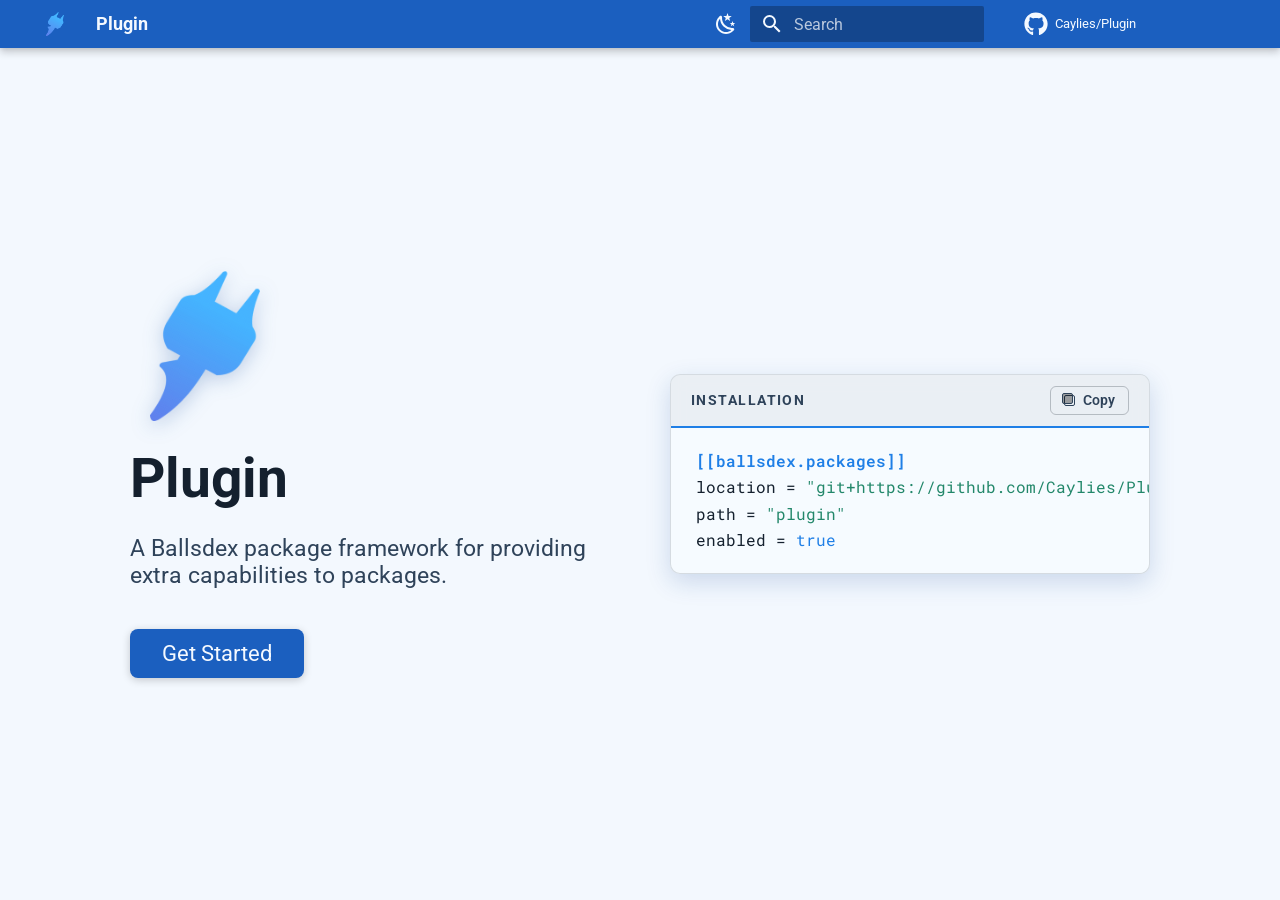
==== commit bcb64aa8: "Deployed cdb7f99 with MkDocs version: 1.6.1" ====
--- a/index.html
+++ b/index.html
@@ -243,7 +243,7 @@
         </button>
       </div>
       <pre class="mdx-install__code"><code id="mdx-install-snippet"><span class="mdx-hl-special">[[ballsdex.packages]]</span>
-<span class="mdx-hl-name">location</span> = <span class="mdx-hl-string">"git+https://github.com/Caylies/Plugin.git@0.1.0b2"</span>
+<span class="mdx-hl-name">location</span> = <span class="mdx-hl-string">"git+https://github.com/Caylies/Plugin.git@0.1.0b4"</span>
 <span class="mdx-hl-name">path</span> = <span class="mdx-hl-string">"plugin"</span>
 <span class="mdx-hl-name">enabled</span> = <span class="mdx-hl-constant">true</span></code></pre>
     </div>
